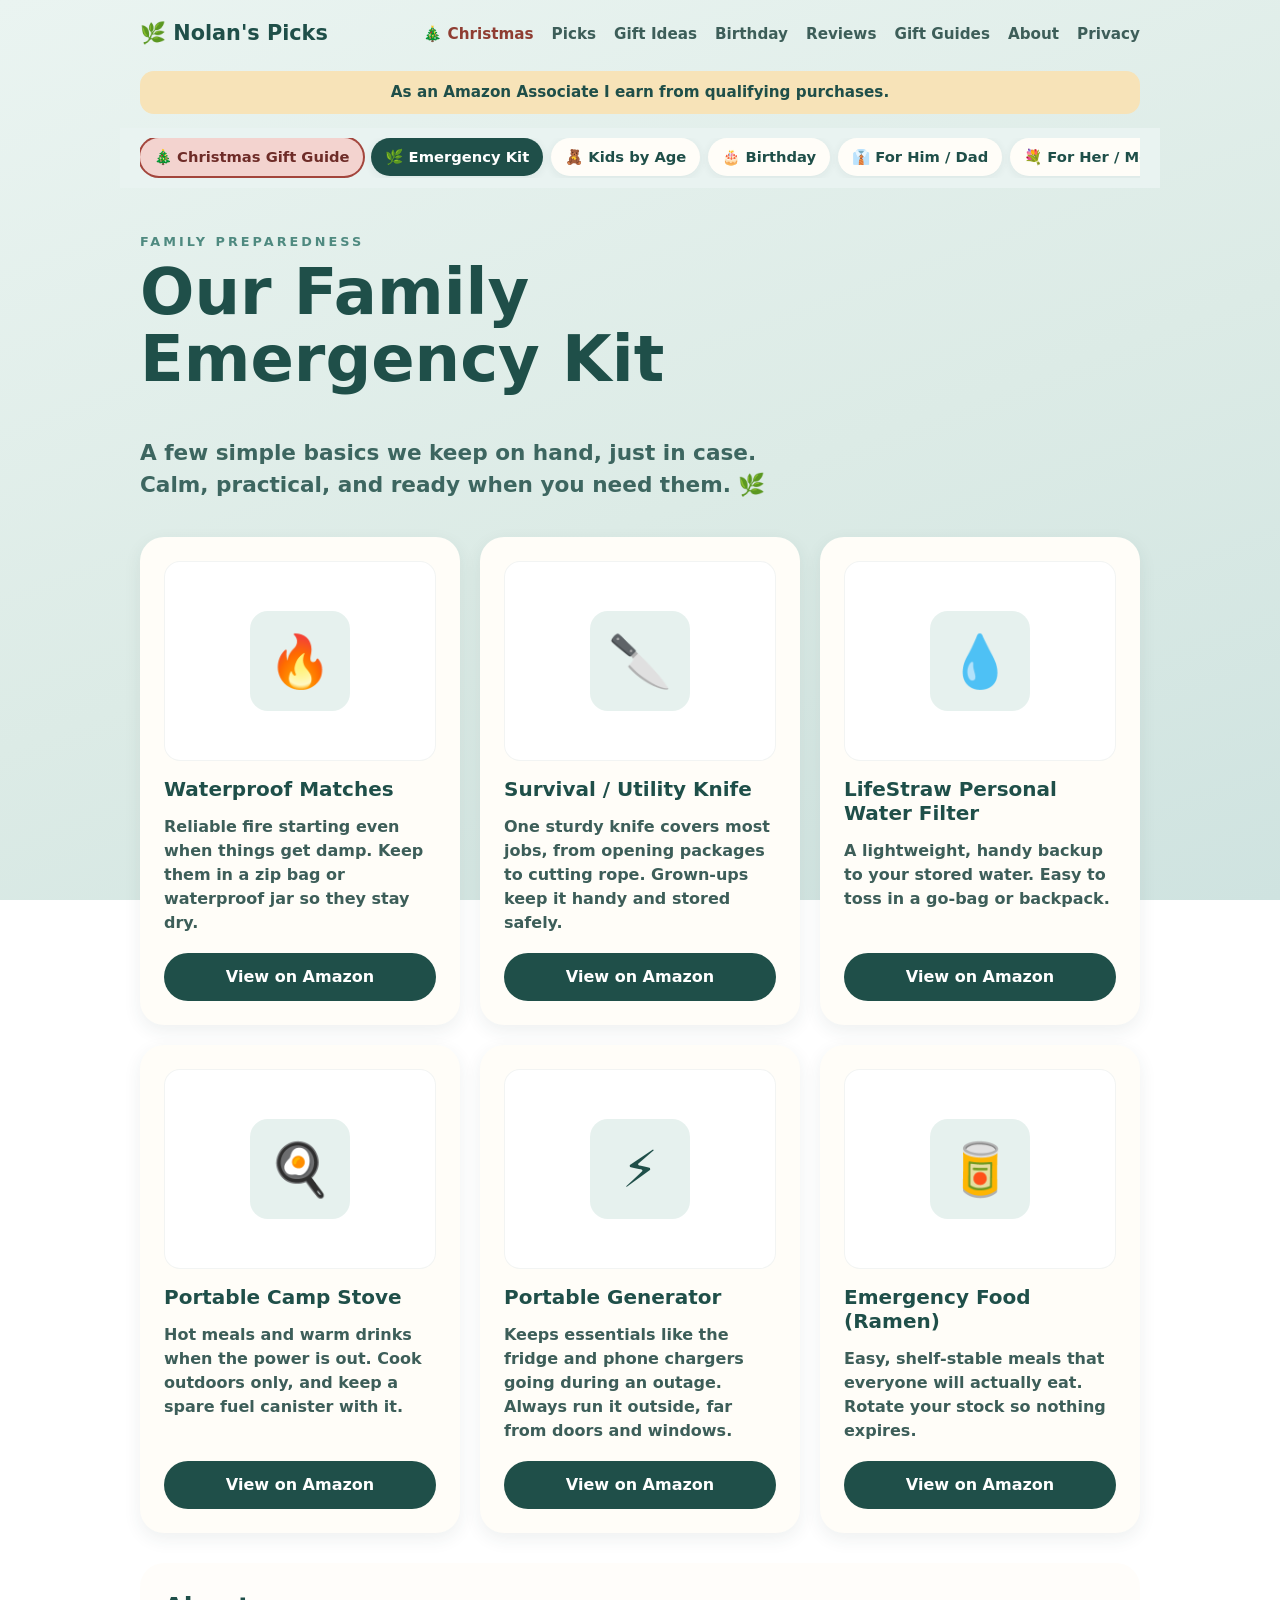
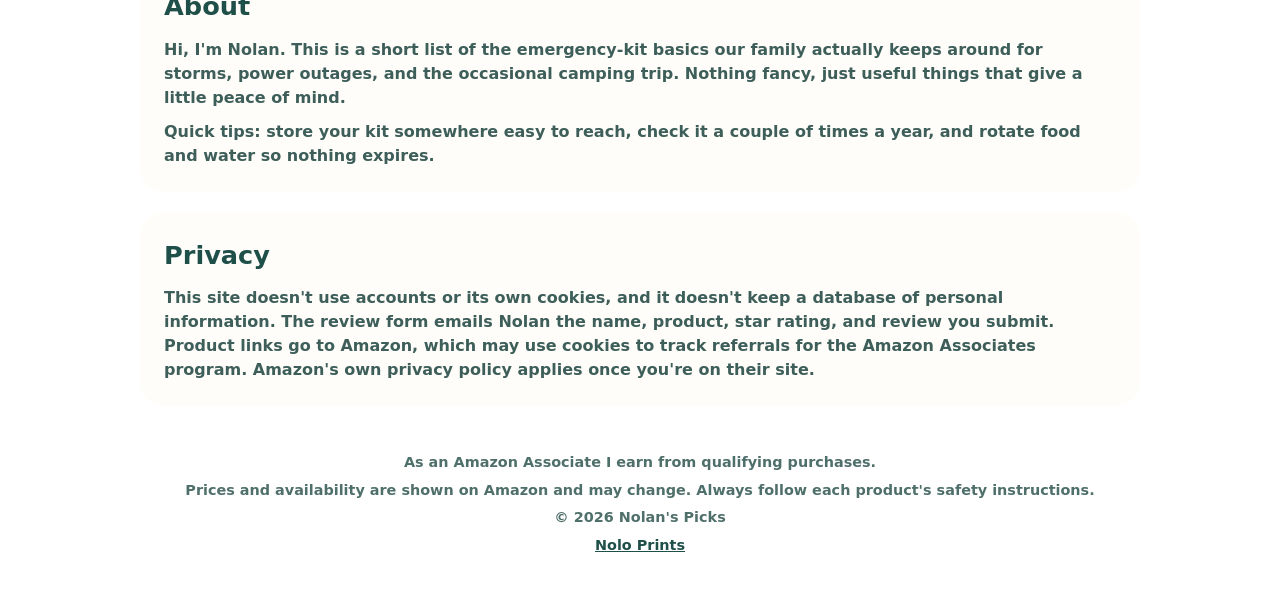
==== index.html @ 8c9e7c70 "Add a Christmas Gift Guide tab with verified Amazon picks. (#16) The guide groups 17 current gifts f" ====
<!doctype html>
<html lang="en">
<head>
<meta charset="utf-8">
<meta name="viewport" content="width=device-width, initial-scale=1">
<title>Christmas Gift Guide &amp; Gift Ideas | Nolan's Picks</title>
<meta name="description" content="Christmas gift guide with gifts for him, for her, kids and teens, stocking stuffers, and tech, plus gifts for dad and mom, travelers, pets, and emergency kit essentials.">
<link rel="canonical" href="https://nolan681232.github.io/nolans-picks/">
<meta property="og:title" content="Christmas Gift Guide &amp; Gift Ideas | Nolan's Picks">
<meta property="og:description" content="Christmas gift guide with gifts for him, for her, kids and teens, stocking stuffers, and tech, plus gifts for dad and mom, travelers, pets, and emergency kit essentials.">
<meta property="og:url" content="https://nolan681232.github.io/nolans-picks/">
<meta property="og:type" content="website">
<meta property="og:site_name" content="Nolan's Picks">
<meta property="og:image" content="https://nolan681232.github.io/nolans-picks/prints/img/about.png">
<meta property="og:image:width" content="800">
<meta property="og:image:height" content="800">
<meta property="og:image:alt" content="Nolan's Picks">
<meta name="twitter:card" content="summary">
<meta name="twitter:title" content="Christmas Gift Guide &amp; Gift Ideas | Nolan's Picks">
<meta name="twitter:description" content="Christmas gift guide with gifts for him, for her, kids and teens, stocking stuffers, and tech, plus gifts for dad and mom, travelers, pets, and emergency kit essentials.">
<meta name="twitter:image" content="https://nolan681232.github.io/nolans-picks/prints/img/about.png">
<meta name="twitter:image:alt" content="Nolan's Picks">
<link rel="icon" href="prints/img/about.png" type="image/png">
<script type="application/ld+json">
{
  "@context": "https://schema.org",
  "@graph": [
    {
      "@type": "WebSite",
      "@id": "https://nolan681232.github.io/nolans-picks/#website",
      "name": "Nolan's Picks",
      "url": "https://nolan681232.github.io/nolans-picks/",
      "description": "Christmas gift guide with gifts for him, for her, kids and teens, stocking stuffers, and tech, plus gifts for dad and mom, travelers, pets, and emergency kit essentials.",
      "publisher": {
        "@id": "https://nolan681232.github.io/nolans-picks/#organization"
      }
    },
    {
      "@type": "Organization",
      "@id": "https://nolan681232.github.io/nolans-picks/#organization",
      "name": "Nolan's Picks",
      "url": "https://nolan681232.github.io/nolans-picks/",
      "logo": {
        "@type": "ImageObject",
        "url": "https://nolan681232.github.io/nolans-picks/prints/img/about.png",
        "width": 800,
        "height": 800
      },
      "sameAs": [
        "https://facebook.com/Thepilotnolan"
      ],
      "founder": {
        "@id": "https://nolan681232.github.io/nolans-picks/#person"
      }
    },
    {
      "@type": "Person",
      "@id": "https://nolan681232.github.io/nolans-picks/#person",
      "name": "Nolan",
      "url": "https://nolan681232.github.io/nolans-picks/",
      "sameAs": [
        "https://facebook.com/Thepilotnolan"
      ]
    },
    {
      "@type": "ItemList",
      "@id": "https://nolan681232.github.io/nolans-picks/#picks",
      "name": "Emergency Kit Essentials",
      "url": "https://nolan681232.github.io/nolans-picks/#picks",
      "numberOfItems": 6,
      "itemListElement": [
        {
          "@type": "ListItem",
          "position": 1,
          "name": "Waterproof Matches",
          "url": "https://link.amazon/B0aFMFOSq",
          "image": "https://m.media-amazon.com/images/I/81Oc7nmY9dL._AC_SL500_.jpg"
        },
        {
          "@type": "ListItem",
          "position": 2,
          "name": "Survival / Utility Knife",
          "url": "https://link.amazon/B0foYQzCd",
          "image": "https://m.media-amazon.com/images/I/81B6lxukzzL._AC_SL500_.jpg"
        },
        {
          "@type": "ListItem",
          "position": 3,
          "name": "LifeStraw Personal Water Filter",
          "url": "https://link.amazon/B03EO1ghp",
          "image": "https://m.media-amazon.com/images/I/71kXq9KdP1L._SL500_.jpg"
        },
        {
          "@type": "ListItem",
          "position": 4,
          "name": "Portable Camp Stove",
          "url": "https://link.amazon/B06lvBYCN",
          "image": "https://m.media-amazon.com/images/I/61xRWJbHwSL._AC_SL500_.jpg"
        },
        {
          "@type": "ListItem",
          "position": 5,
          "name": "Portable Generator",
          "url": "https://link.amazon/B06R2SlB1",
          "image": "https://m.media-amazon.com/images/I/71mvztzpmSL._AC_SL500_.jpg"
        },
        {
          "@type": "ListItem",
          "position": 6,
          "name": "Emergency Food (Ramen)",
          "url": "https://link.amazon/A0gZsKxq8",
          "image": "https://m.media-amazon.com/images/I/61hUwannF9L._SL500_.jpg"
        }
      ]
    },
    {
      "@type": "ItemList",
      "@id": "https://nolan681232.github.io/nolans-picks/#gifts",
      "name": "Christmas Gift Ideas",
      "url": "https://nolan681232.github.io/nolans-picks/#gifts",
      "numberOfItems": 25,
      "itemListElement": [
        {
          "@type": "ListItem",
          "position": 1,
          "name": "MAGNA-TILES Classic 32-Piece Magnetic Construction Set",
          "url": "https://www.amazon.com/dp/B000CBSNKQ?tag=verdantlink0d-20",
          "image": "https://m.media-amazon.com/images/I/81CeQrdhosL._SL500_.jpg"
        },
        {
          "@type": "ListItem",
          "position": 2,
          "name": "Learning Resources Coding Critters Ranger & Zip",
          "url": "https://www.amazon.com/dp/B07P5P3V5G?tag=verdantlink0d-20",
          "image": "https://m.media-amazon.com/images/I/81V7TjhyHfL._AC_SL500_.jpg"
        },
        {
          "@type": "ListItem",
          "position": 3,
          "name": "Educational Insights GeoSafari Kidnoculars",
          "url": "https://www.amazon.com/dp/B00B1Z6EPS?tag=verdantlink0d-20",
          "image": "https://m.media-amazon.com/images/I/81Aofvl9VoL._AC_SL500_.jpg"
        },
        {
          "@type": "ListItem",
          "position": 4,
          "name": "ThinkFun Zingo Bingo",
          "url": "https://www.amazon.com/dp/B01DY818JG?tag=verdantlink0d-20",
          "image": "https://m.media-amazon.com/images/I/81u7H7FiVFL._AC_SL500_.jpg"
        },
        {
          "@type": "ListItem",
          "position": 5,
          "name": "Peaceable Kingdom Count Your Chickens Cooperative Game",
          "url": "https://www.amazon.com/dp/B004HVKAAS?tag=verdantlink0d-20",
          "image": "https://m.media-amazon.com/images/I/81lNgr5VaoL._AC_SL500_.jpg"
        },
        {
          "@type": "ListItem",
          "position": 6,
          "name": "Crayola Spill Proof Paint Set",
          "url": "https://www.amazon.com/dp/B08LHDD1NZ?tag=verdantlink0d-20",
          "image": "https://m.media-amazon.com/images/I/81EQ0fVBgxL._AC_SL500_.jpg"
        },
        {
          "@type": "ListItem",
          "position": 7,
          "name": "Learning Resources Botley 2.0 The Coding Robot Activity Set",
          "url": "https://www.amazon.com/dp/B083T58PKM?tag=verdantlink0d-20",
          "image": "https://m.media-amazon.com/images/I/61oXEo71duL._AC_SL500_.jpg"
        },
        {
          "@type": "ListItem",
          "position": 8,
          "name": "Snap Circuits Jr. SC-100 Electronics Kit",
          "url": "https://www.amazon.com/dp/B00008BFZH?tag=verdantlink0d-20",
          "image": "https://m.media-amazon.com/images/I/71wjLjOAVBL._AC_SL500_.jpg"
        },
        {
          "@type": "ListItem",
          "position": 9,
          "name": "Klutz LEGO Chain Reactions",
          "url": "https://www.amazon.com/dp/0545703301?tag=verdantlink0d-20",
          "image": "https://m.media-amazon.com/images/I/71ann8qnIhL._SL500_.jpg"
        },
        {
          "@type": "ListItem",
          "position": 10,
          "name": "Spirograph Deluxe Set",
          "url": "https://www.amazon.com/dp/B009VE38CI?tag=verdantlink0d-20",
          "image": "https://m.media-amazon.com/images/I/91aKbE-82BL._AC_SL500_.jpg"
        },
        {
          "@type": "ListItem",
          "position": 11,
          "name": "National Geographic Earth Science Kit (100+ Activities)",
          "url": "https://www.amazon.com/dp/B082ZLM39R?tag=verdantlink0d-20",
          "image": "https://m.media-amazon.com/images/I/91iK4xpkVmL._AC_SL500_.jpg"
        },
        {
          "@type": "ListItem",
          "position": 12,
          "name": "Sushi Go Party! Card Game",
          "url": "https://www.amazon.com/dp/B01CETNKE2?tag=verdantlink0d-20",
          "image": "https://m.media-amazon.com/images/I/71ROAc3fzsL._AC_SL500_.jpg"
        },
        {
          "@type": "ListItem",
          "position": 13,
          "name": "National Geographic Hobby Rock Tumbler Kit",
          "url": "https://www.amazon.com/dp/B01LQCIL88?tag=verdantlink0d-20",
          "image": "https://m.media-amazon.com/images/I/91yg3JBdlgL._AC_SL500_.jpg"
        },
        {
          "@type": "ListItem",
          "position": 14,
          "name": "Estes Tandem-X Rocket-Building Kit (with launch pad & controller)",
          "url": "https://www.amazon.com/dp/B002VLP67S?tag=verdantlink0d-20",
          "image": "https://m.media-amazon.com/images/I/81ODDrwWz6L._AC_SL500_.jpg"
        },
        {
          "@type": "ListItem",
          "position": 15,
          "name": "Klutz LEGO Gadgets STEM Activity Kit",
          "url": "https://www.amazon.com/dp/1338219634?tag=verdantlink0d-20",
          "image": "https://m.media-amazon.com/images/I/81s5OHrm6+L._AC_SL500_.jpg"
        },
        {
          "@type": "ListItem",
          "position": 16,
          "name": "National Geographic Amazing Chemistry Set (100+ Experiments)",
          "url": "https://www.amazon.com/dp/B093CPZYR8?tag=verdantlink0d-20",
          "image": "https://m.media-amazon.com/images/I/91sqjXa8d5L._AC_SL500_.jpg"
        },
        {
          "@type": "ListItem",
          "position": 17,
          "name": "Spin Master Suspend Balancing Game",
          "url": "https://www.amazon.com/dp/B007EA4UBY?tag=verdantlink0d-20",
          "image": "https://m.media-amazon.com/images/I/715NTMsIeHL._AC_SL500_.jpg"
        },
        {
          "@type": "ListItem",
          "position": 18,
          "name": "The Way Things Work: Newly Revised Edition (David Macaulay)",
          "url": "https://www.amazon.com/dp/0544824385?tag=verdantlink0d-20",
          "image": "https://m.media-amazon.com/images/I/81gL4hdCOiL._SL500_.jpg"
        },
        {
          "@type": "ListItem",
          "position": 19,
          "name": "Official Arduino Starter Kit (K000007) with English Projects Book",
          "url": "https://www.amazon.com/dp/B009UKZV0A?tag=verdantlink0d-20",
          "image": "https://m.media-amazon.com/images/I/617sMRpfODL._AC_SL500_.jpg"
        },
        {
          "@type": "ListItem",
          "position": 20,
          "name": "Celestron StarSense Explorer DX 130AZ Smartphone-Guided Telescope",
          "url": "https://www.amazon.com/dp/B083JRF1MH?tag=verdantlink0d-20",
          "image": "https://m.media-amazon.com/images/I/61yzA4IyeQL._AC_SL500_.jpg"
        },
        {
          "@type": "ListItem",
          "position": 21,
          "name": "LEGO Technic BMW M4 GT3 EVO Race Car 42226",
          "url": "https://www.amazon.com/dp/B0FMYT1SHV?tag=verdantlink0d-20",
          "image": "https://m.media-amazon.com/images/I/81pb46n-R1L._AC_SL500_.jpg"
        },
        {
          "@type": "ListItem",
          "position": 22,
          "name": "Prismacolor Premier Colored Pencils, 48 Count",
          "url": "https://www.amazon.com/dp/B00006IEEV?tag=verdantlink0d-20",
          "image": "https://m.media-amazon.com/images/I/81vq6sJCxLL._AC_SL500_.jpg"
        },
        {
          "@type": "ListItem",
          "position": 23,
          "name": "Rubik's 3x3 Magnetic Speed Cube",
          "url": "https://www.amazon.com/dp/B0CSYGLWN5?tag=verdantlink0d-20",
          "image": "https://m.media-amazon.com/images/I/61tnRc8GrcL._AC_SL500_.jpg"
        },
        {
          "@type": "ListItem",
          "position": 24,
          "name": "CATAN Board Game (6th Edition)",
          "url": "https://www.amazon.com/dp/B0DYK1ZH2D?tag=verdantlink0d-20",
          "image": "https://m.media-amazon.com/images/I/71AbDpYEkgL._AC_SL500_.jpg"
        },
        {
          "@type": "ListItem",
          "position": 25,
          "name": "Hot Wheels Action Loop Cyclone Challenge Track Set",
          "url": "https://www.amazon.com/dp/B0CKJ6WGWW?tag=verdantlink0d-20",
          "image": "https://m.media-amazon.com/images/I/71Spv-jV5hL._AC_SL500_.jpg"
        }
      ]
    },
    {
      "@type": "ItemList",
      "@id": "https://nolan681232.github.io/nolans-picks/#christmas-guide",
      "name": "Christmas Gift Guide",
      "url": "https://nolan681232.github.io/nolans-picks/#christmas-guide",
      "numberOfItems": 17,
      "itemListElement": [
        {
          "@type": "ListItem",
          "position": 1,
          "name": "Bose QuietComfort Headphones - Wireless Bluetooth Headphones, Active Over Ear Noise Cancelling and Mic, USB-C Charging, Deep Bass, Up to 24 Hours of Playtime, Black",
          "url": "https://www.amazon.com/dp/B0CCZ26B5V/?tag=verdantlink0d-20",
          "image": "https://m.media-amazon.com/images/I/61windvlNZL._AC_SL500_.jpg"
        },
        {
          "@type": "ListItem",
          "position": 2,
          "name": "Ninja® CREAMi® 7-in-1 Ice Cream Maker, Ice Cream, Gelato & more, NC299AMZ",
          "url": "https://www.amazon.com/dp/B09QV24FFZ/?tag=verdantlink0d-20",
          "image": "https://m.media-amazon.com/images/I/71sfGeMtEgL._AC_SL500_.jpg"
        },
        {
          "@type": "ListItem",
          "position": 3,
          "name": "Lodge Pre-Seasoned Cast Iron Skillet, PFAS-Free, 10.25 Inches",
          "url": "https://www.amazon.com/dp/B00006JSUA/?tag=verdantlink0d-20",
          "image": "https://m.media-amazon.com/images/I/71iH2iNxTZL._AC_SL500_.jpg"
        },
        {
          "@type": "ListItem",
          "position": 4,
          "name": "LEGO Botanicals Orchid - Artificial, Fake Indoor Flowers Building Set for Home, Kitchen, Desk Decoration, Adults Ages 18+ - Gift for Birthdays - 10311",
          "url": "https://www.amazon.com/dp/B09Q4L157D/?tag=verdantlink0d-20",
          "image": "https://m.media-amazon.com/images/I/71iY-AO2D1L._AC_SL500_.jpg"
        },
        {
          "@type": "ListItem",
          "position": 5,
          "name": "Shark FlexStyle, Air Multi-Styler & Hair Drying System, Stone, HD430",
          "url": "https://www.amazon.com/dp/B0B89P16MC/?tag=verdantlink0d-20",
          "image": "https://m.media-amazon.com/images/I/71XnLIh6Q1L._AC_SL500_.jpg"
        },
        {
          "@type": "ListItem",
          "position": 6,
          "name": "Hatch Restore 3 | Science-Backed Sleep Audio, Circadian Lighting (Putty)",
          "url": "https://www.amazon.com/dp/B0DLLSCVZW/?tag=verdantlink0d-20",
          "image": "https://m.media-amazon.com/images/I/81CwfQrlU7L._AC_SL500_.jpg"
        },
        {
          "@type": "ListItem",
          "position": 7,
          "name": "Nex Playground - The Active Play System for Kids & Families Where Indoor Physical Activity Meets Interactive Family Fun and is Great for Gaming Nights, Parties and Playdates",
          "url": "https://www.amazon.com/dp/B0D2JGYX3F/?tag=verdantlink0d-20",
          "image": "https://m.media-amazon.com/images/I/61Pg7ofgYHL._AC_SL500_.jpg"
        },
        {
          "@type": "ListItem",
          "position": 8,
          "name": "KODAK Printomatic Full-Color Instant Print Digital Camera, Zink 2x3\" (5.1x7.5 cm) Sticky-Back Photo Paper, 5MP, Portable, Creative Fun Gift for Birthday, Christmas, Holiday, Blue",
          "url": "https://www.amazon.com/dp/B07BB5FDS2/?tag=verdantlink0d-20",
          "image": "https://m.media-amazon.com/images/I/71dQCQTM3jL._AC_SL500_.jpg"
        },
        {
          "@type": "ListItem",
          "position": 9,
          "name": "Yoto Mini (2024 Edition) - Portable Kids Audio Player, Ages 3-12",
          "url": "https://www.amazon.com/dp/B0D541M5C6/?tag=verdantlink0d-20",
          "image": "https://m.media-amazon.com/images/I/61NzfPs8soL._AC_SL500_.jpg"
        },
        {
          "@type": "ListItem",
          "position": 10,
          "name": "BIODANCE Bio-Collagen Real Deep Mask for Hydrating & Plumping (4ea)",
          "url": "https://www.amazon.com/dp/B0B2RM68G2/?tag=verdantlink0d-20",
          "image": "https://m.media-amazon.com/images/I/51ubxqzNGIL._AC_SL500_.jpg"
        },
        {
          "@type": "ListItem",
          "position": 11,
          "name": "Crayola Globbles Fidget Toy, 6ct, Sticky Stress Ball, Kid Stocking Stuffers",
          "url": "https://www.amazon.com/dp/B07HDX46HS/?tag=verdantlink0d-20",
          "image": "https://m.media-amazon.com/images/I/71uE0L7cFOL._AC_SL500_.jpg"
        },
        {
          "@type": "ListItem",
          "position": 12,
          "name": "LEGO Snowman Ornaments 40812",
          "url": "https://www.amazon.com/dp/B0G2KJ8V5R/?tag=verdantlink0d-20",
          "image": "https://m.media-amazon.com/images/I/71mUU78SAJL._AC_SL500_.jpg"
        },
        {
          "@type": "ListItem",
          "position": 13,
          "name": "Burt's Bees 100% Natural Moisturizing Lip Balm (Original Beeswax)",
          "url": "https://www.amazon.com/dp/B0054LHI5A/?tag=verdantlink0d-20",
          "image": "https://m.media-amazon.com/images/I/81Ve-s0I-5L._AC_SL500_.jpg"
        },
        {
          "@type": "ListItem",
          "position": 14,
          "name": "Amazon Kindle Colorsoft 16 GB (2024 model) – With color display that brings covers and content to life, now highlight in color – No Ads – Black, With 3 months of Kindle+ (auto-renewal)",
          "url": "https://www.amazon.com/dp/B0FJBNPJ9P/?tag=verdantlink0d-20",
          "image": "https://m.media-amazon.com/images/I/71yOMwSc3aL._AC_SL500_.jpg"
        },
        {
          "@type": "ListItem",
          "position": 15,
          "name": "Amazon Fire TV Stick 4K Max (newest model), streaming device, with AI-powered Fire TV Search, supports Wi-Fi 6E, free & live TV without cable or satellite, find shows faster with Alexa+",
          "url": "https://www.amazon.com/dp/B0BP9SNVH9/?tag=verdantlink0d-20",
          "image": "https://m.media-amazon.com/images/I/616r+TN+VRL._AC_SL500_.jpg"
        },
        {
          "@type": "ListItem",
          "position": 16,
          "name": "Amazon Echo Spot, Great for nightstands, offices and kitchens, Smart alarm clock, Designed for Alexa+, Glacier White",
          "url": "https://www.amazon.com/dp/B0BFCBKXWL/?tag=verdantlink0d-20",
          "image": "https://m.media-amazon.com/images/I/71xDWzzTO5L._AC_SL500_.jpg"
        },
        {
          "@type": "ListItem",
          "position": 17,
          "name": "Anker Power Bank,10,000mAh 30W with USB-C Travel Essential Portable Charger",
          "url": "https://www.amazon.com/dp/B0CZ9M6X8Q/?tag=verdantlink0d-20",
          "image": "https://m.media-amazon.com/images/I/61wj4AVKTGL._AC_SL500_.jpg"
        }
      ]
    },
    {
      "@type": "ItemList",
      "@id": "https://nolan681232.github.io/nolans-picks/#birthday",
      "name": "Birthday Gift Ideas",
      "url": "https://nolan681232.github.io/nolans-picks/#birthday",
      "numberOfItems": 3,
      "itemListElement": [
        {
          "@type": "ListItem",
          "position": 1,
          "name": "Amazon Kindle Paperwhite 16GB (2024 model) – Black",
          "url": "https://www.amazon.com/dp/B0CFPJYX7P?tag=verdantlink0d-20",
          "image": "https://m.media-amazon.com/images/I/71YwNBmu+aL._AC_SL500_.jpg"
        },
        {
          "@type": "ListItem",
          "position": 2,
          "name": "The Complete Cookbook for Young Chefs",
          "url": "https://www.amazon.com/dp/1492670022?tag=verdantlink0d-20",
          "image": "https://covers.openlibrary.org/b/isbn/9781492670025-L.jpg"
        },
        {
          "@type": "ListItem",
          "position": 3,
          "name": "Wonder",
          "url": "https://www.amazon.com/dp/0375869026?tag=verdantlink0d-20",
          "image": "https://covers.openlibrary.org/b/isbn/9780375869020-L.jpg"
        }
      ]
    },
    {
      "@type": "ItemList",
      "@id": "https://nolan681232.github.io/nolans-picks/#for-him",
      "name": "Gifts for Dad",
      "url": "https://nolan681232.github.io/nolans-picks/#for-him",
      "numberOfItems": 17,
      "itemListElement": [
        {
          "@type": "ListItem",
          "position": 1,
          "name": "LEATHERMAN Wave+ 18-in-1 Multi-Tool (Stainless Steel)",
          "url": "https://www.amazon.com/dp/B07HCJ8NBK?tag=verdantlink0d-20",
          "image": "https://m.media-amazon.com/images/I/61NYfwTzS-L._AC_SL500_.jpg"
        },
        {
          "@type": "ListItem",
          "position": 2,
          "name": "MEATER Plus Wireless Smart Meat Thermometer",
          "url": "https://www.amazon.com/dp/B07H8WTFHW?tag=verdantlink0d-20",
          "image": "https://m.media-amazon.com/images/I/61C9DAvebML._AC_SL500_.jpg"
        },
        {
          "@type": "ListItem",
          "position": 3,
          "name": "Ember Temperature Control Smart Mug 2, 10 oz",
          "url": "https://www.amazon.com/dp/B07NQPYGYD?tag=verdantlink0d-20",
          "image": "https://m.media-amazon.com/images/I/41LylpkJX2L._AC_SL500_.jpg"
        },
        {
          "@type": "ListItem",
          "position": 4,
          "name": "YETI Rambler 20 oz Stackable Tumbler with MagSlider Lid",
          "url": "https://www.amazon.com/dp/B0CV4MCX2W?tag=verdantlink0d-20",
          "image": "https://m.media-amazon.com/images/I/61VBGsTK+mL._AC_SL500_.jpg"
        },
        {
          "@type": "ListItem",
          "position": 5,
          "name": "JBL Flip 7 Portable Waterproof Speaker",
          "url": "https://www.amazon.com/dp/B0DMYJ48DK?tag=verdantlink0d-20",
          "image": "https://m.media-amazon.com/images/I/81aeuAp3lAL._AC_SL500_.jpg"
        },
        {
          "@type": "ListItem",
          "position": 6,
          "name": "Carhartt Men's Knit Cuffed Beanie",
          "url": "https://www.amazon.com/dp/B08Q2YR5CC?tag=verdantlink0d-20",
          "image": "https://m.media-amazon.com/images/I/612VDvNquXL._AC_SL500_.jpg"
        },
        {
          "@type": "ListItem",
          "position": 7,
          "name": "TempPro TP19 Waterproof Instant-Read Meat Thermometer (Pitch-black)",
          "url": "https://www.amazon.com/dp/B09FLRYQWH?tag=verdantlink0d-20",
          "image": "https://m.media-amazon.com/images/I/61fbjRNWxEL._AC_SL500_.jpg"
        },
        {
          "@type": "ListItem",
          "position": 8,
          "name": "Weber Rapidfire Chimney Starter, Standard (Silver)",
          "url": "https://www.amazon.com/dp/B07B5BHKDZ?tag=verdantlink0d-20",
          "image": "https://m.media-amazon.com/images/I/81mvI4chyDL._AC_SL500_.jpg"
        },
        {
          "@type": "ListItem",
          "position": 9,
          "name": "OXO Outdoor 3-Piece Grilling Tool Set",
          "url": "https://www.amazon.com/dp/B091KMD5S1?tag=verdantlink0d-20",
          "image": "https://m.media-amazon.com/images/I/716WPwvaPgS._AC_SL500_.jpg"
        },
        {
          "@type": "ListItem",
          "position": 10,
          "name": "Sony WF-C700N Noise Canceling Earbuds (Black)",
          "url": "https://www.amazon.com/dp/B0BYPFNW6T?tag=verdantlink0d-20",
          "image": "https://m.media-amazon.com/images/I/41l+GRy9UsL._AC_SL500_.jpg"
        },
        {
          "@type": "ListItem",
          "position": 11,
          "name": "Fitbit Charge 6 Fitness Tracker (Obsidian/Black)",
          "url": "https://www.amazon.com/dp/B0CC62ZG1M?tag=verdantlink0d-20",
          "image": "https://m.media-amazon.com/images/I/61ZtqtvoD2L._AC_SL500_.jpg"
        },
        {
          "@type": "ListItem",
          "position": 12,
          "name": "Garmin Dash Cam Mini 2",
          "url": "https://www.amazon.com/dp/B0931YZ82P?tag=verdantlink0d-20",
          "image": "https://m.media-amazon.com/images/I/61aHUpFofqL._AC_SL500_.jpg"
        },
        {
          "@type": "ListItem",
          "position": 13,
          "name": "Seven Sparta Car Cup Holder Expander (Black, Medium)",
          "url": "https://www.amazon.com/dp/B07PMHPJJF?tag=verdantlink0d-20",
          "image": "https://m.media-amazon.com/images/I/51WIugYg+OL._AC_SL500_.jpg"
        },
        {
          "@type": "ListItem",
          "position": 14,
          "name": "PU Leather Car Seat Gap Filler, 2-Pack (Black)",
          "url": "https://www.amazon.com/dp/B0CJRVK5Q1?tag=verdantlink0d-20",
          "image": "https://m.media-amazon.com/images/I/71Ek9G3QCvL._AC_SL500_.jpg"
        },
        {
          "@type": "ListItem",
          "position": 15,
          "name": "iOttie Easy One Touch Signature Dash and Windshield Phone Mount",
          "url": "https://www.amazon.com/dp/B0875RKTQF?tag=verdantlink0d-20",
          "image": "https://m.media-amazon.com/images/I/71JFXKNuUmL._AC_SL500_.jpg"
        },
        {
          "@type": "ListItem",
          "position": 16,
          "name": "HOTOR Leakproof Car Trash Can, 2-Gallon (Black)",
          "url": "https://www.amazon.com/dp/B07VGRVKSN?tag=verdantlink0d-20",
          "image": "https://m.media-amazon.com/images/I/81hrIuixehL._AC_SL500_.jpg"
        },
        {
          "@type": "ListItem",
          "position": 17,
          "name": "Keurig K-Express Single Serve Coffee Maker (Black)",
          "url": "https://www.amazon.com/dp/B09715G57M?tag=verdantlink0d-20",
          "image": "https://m.media-amazon.com/images/I/71xuVr0CPbL._AC_SL500_.jpg"
        }
      ]
    },
    {
      "@type": "ItemList",
      "@id": "https://nolan681232.github.io/nolans-picks/#for-her",
      "name": "Gifts for Mom",
      "url": "https://nolan681232.github.io/nolans-picks/#for-her",
      "numberOfItems": 25,
      "itemListElement": [
        {
          "@type": "ListItem",
          "position": 1,
          "name": "Barefoot Dreams CozyChic Throw Blanket (Stone)",
          "url": "https://www.amazon.com/dp/B0041PE268?tag=verdantlink0d-20",
          "image": "https://m.media-amazon.com/images/I/91TH414QYkL._AC_SL500_.jpg"
        },
        {
          "@type": "ListItem",
          "position": 2,
          "name": "Stanley 40 oz H2.0 FlowState Quencher Tumbler",
          "url": "https://www.amazon.com/dp/B0CLNKW8HL?tag=verdantlink0d-20",
          "image": "https://m.media-amazon.com/images/I/319jeOlWr8L._AC_SL500_.jpg"
        },
        {
          "@type": "ListItem",
          "position": 3,
          "name": "LANEIGE Lip Sleeping Mask",
          "url": "https://www.amazon.com/dp/B07XXPHQZK?tag=verdantlink0d-20",
          "image": "https://m.media-amazon.com/images/I/51VfrPOslWL._AC_SL500_.jpg"
        },
        {
          "@type": "ListItem",
          "position": 4,
          "name": "Kitsch Satin Pillowcase with Zipper (Standard, Sage)",
          "url": "https://www.amazon.com/dp/B0BNW75BXF?tag=verdantlink0d-20",
          "image": "https://m.media-amazon.com/images/I/71EakQlWCzL._AC_SL500_.jpg"
        },
        {
          "@type": "ListItem",
          "position": 5,
          "name": "Fujifilm Instax Mini 41 Instant Camera",
          "url": "https://www.amazon.com/dp/B0F2V7RKXH?tag=verdantlink0d-20",
          "image": "https://m.media-amazon.com/images/I/71fGPCNr02L._AC_SL500_.jpg"
        },
        {
          "@type": "ListItem",
          "position": 6,
          "name": "Yankee Candle Silver Birch Scented Candle, 22 oz Large Jar",
          "url": "https://www.amazon.com/dp/B0F3DRVVVY?tag=verdantlink0d-20",
          "image": "https://m.media-amazon.com/images/I/614ouPj6yrL._AC_SL500_.jpg"
        },
        {
          "@type": "ListItem",
          "position": 7,
          "name": "Owala FreeSip Insulated Stainless Steel Water Bottle, 24 oz",
          "url": "https://www.amazon.com/dp/B085DV8T75?tag=verdantlink0d-20",
          "image": "https://m.media-amazon.com/images/I/71mL0rwKWNL._AC_SL500_.jpg"
        },
        {
          "@type": "ListItem",
          "position": 8,
          "name": "Yankee Candle Balsam & Cedar, 22 oz Large Jar",
          "url": "https://www.amazon.com/dp/B000JDGC78?tag=verdantlink0d-20",
          "image": "https://m.media-amazon.com/images/I/81oOlGr02ML._AC_SL500_.jpg"
        },
        {
          "@type": "ListItem",
          "position": 9,
          "name": "Yankee Candle Vanilla Cupcake, 22 oz Large Jar",
          "url": "https://www.amazon.com/dp/B0F3DPKTVT?tag=verdantlink0d-20",
          "image": "https://m.media-amazon.com/images/I/718JhXrjTeL._AC_SL500_.jpg"
        },
        {
          "@type": "ListItem",
          "position": 10,
          "name": "Yankee Candle Lemon Lavender, 22 oz Large Jar",
          "url": "https://www.amazon.com/dp/B000WQZ5PC?tag=verdantlink0d-20",
          "image": "https://m.media-amazon.com/images/I/81uyZ2jejKL._AC_SL500_.jpg"
        },
        {
          "@type": "ListItem",
          "position": 11,
          "name": "Stanley Quencher H2.0 FlowState Tumbler, 40 oz (Rose Quartz)",
          "url": "https://www.amazon.com/dp/B0BQZCL9KW?tag=verdantlink0d-20",
          "image": "https://m.media-amazon.com/images/I/41ryNvEnNCL._AC_SL500_.jpg"
        },
        {
          "@type": "ListItem",
          "position": 12,
          "name": "Stanley Quencher H2.0 FlowState Tumbler, 40 oz (Lilac)",
          "url": "https://www.amazon.com/dp/B0CJZZNS72?tag=verdantlink0d-20",
          "image": "https://m.media-amazon.com/images/I/51trbmB3icL._AC_SL500_.jpg"
        },
        {
          "@type": "ListItem",
          "position": 13,
          "name": "Stanley Quencher H2.0 FlowState Tumbler, 40 oz (Cream 2.0)",
          "url": "https://www.amazon.com/dp/B0CP9Y3152?tag=verdantlink0d-20",
          "image": "https://m.media-amazon.com/images/I/51yX2s-X29L._AC_SL500_.jpg"
        },
        {
          "@type": "ListItem",
          "position": 14,
          "name": "Barefoot Dreams CozyChic Throw (Cream, 54 x 72 in)",
          "url": "https://www.amazon.com/dp/B005ABX0NS?tag=verdantlink0d-20",
          "image": "https://m.media-amazon.com/images/I/61COU28ZnOL._AC_SL500_.jpg"
        },
        {
          "@type": "ListItem",
          "position": 15,
          "name": "Barefoot Dreams CozyChic Throw (Dove Gray, 54 x 72 in)",
          "url": "https://www.amazon.com/dp/B00L8CBU30?tag=verdantlink0d-20",
          "image": "https://m.media-amazon.com/images/I/71WcS-sJjoL._AC_SL500_.jpg"
        },
        {
          "@type": "ListItem",
          "position": 16,
          "name": "Barefoot Dreams CozyChic Throw (Carbon, 54 x 72 in)",
          "url": "https://www.amazon.com/dp/B0CBQKNHWW?tag=verdantlink0d-20",
          "image": "https://m.media-amazon.com/images/I/91oyQ7RKrTL._AC_SL500_.jpg"
        },
        {
          "@type": "ListItem",
          "position": 17,
          "name": "UGG Women's Tasman II Slipper (Chestnut)",
          "url": "https://www.amazon.com/dp/B0DPJH8ZRQ?tag=verdantlink0d-20",
          "image": "https://m.media-amazon.com/images/I/61OH0aaaSJL._AC_SL500_.jpg"
        },
        {
          "@type": "ListItem",
          "position": 18,
          "name": "Dearfoams Women's Darcy Velour Clog (Peacoat)",
          "url": "https://www.amazon.com/dp/B01MUA59ME?tag=verdantlink0d-20",
          "image": "https://m.media-amazon.com/images/I/81iBRThYDOL._AC_SL500_.jpg"
        },
        {
          "@type": "ListItem",
          "position": 19,
          "name": "Dearfoams Women's Moritz Bootie Slipper (Navy Plaid)",
          "url": "https://www.amazon.com/dp/B0CFW6S2QG?tag=verdantlink0d-20",
          "image": "https://m.media-amazon.com/images/I/71QI-XWXs7L._AC_SL500_.jpg"
        },
        {
          "@type": "ListItem",
          "position": 20,
          "name": "Kindle Paperwhite 16GB (2024), Black, Without Lockscreen Ads",
          "url": "https://www.amazon.com/dp/B0DDZJS3SB?tag=verdantlink0d-20",
          "image": "https://m.media-amazon.com/images/I/71YwNBmu+aL._AC_SL500_.jpg"
        },
        {
          "@type": "ListItem",
          "position": 21,
          "name": "REVLON One-Step Volumizer Plus (Black, 2.8 in Barrel)",
          "url": "https://www.amazon.com/dp/B01LSUQSB0?tag=verdantlink0d-20",
          "image": "https://m.media-amazon.com/images/I/61SrWfdHa1L._AC_SL500_.jpg"
        },
        {
          "@type": "ListItem",
          "position": 22,
          "name": "Sol de Janeiro Brazilian Bum Bum Cream, 8.1 oz",
          "url": "https://www.amazon.com/dp/B013XKHA4M?tag=verdantlink0d-20",
          "image": "https://m.media-amazon.com/images/I/71VU9Gf7kPL._AC_SL500_.jpg"
        },
        {
          "@type": "ListItem",
          "position": 23,
          "name": "RENPHO Eyeris 3 Eye Massager (Black)",
          "url": "https://www.amazon.com/dp/B0C7KCQFBY?tag=verdantlink0d-20",
          "image": "https://m.media-amazon.com/images/I/71n8TMp5jiL._AC_SL500_.jpg"
        },
        {
          "@type": "ListItem",
          "position": 24,
          "name": "eos Shea Better Body Lotion, Vanilla Cashmere, 16 fl oz",
          "url": "https://www.amazon.com/dp/B08KT2Z93D?tag=verdantlink0d-20",
          "image": "https://m.media-amazon.com/images/I/41XWDqQBw4L._AC_SL500_.jpg"
        },
        {
          "@type": "ListItem",
          "position": 25,
          "name": "LILLUSORY Lightweight Open-Front Cardigan (Black)",
          "url": "https://www.amazon.com/dp/B0FBGS88DM?tag=verdantlink0d-20",
          "image": "https://m.media-amazon.com/images/I/61XxcQ1H0NL._AC_SL500_.jpg"
        }
      ]
    },
    {
      "@type": "ItemList",
      "@id": "https://nolan681232.github.io/nolans-picks/#travel",
      "name": "Gifts for Travelers",
      "url": "https://nolan681232.github.io/nolans-picks/#travel",
      "numberOfItems": 10,
      "itemListElement": [
        {
          "@type": "ListItem",
          "position": 1,
          "name": "Apple AirPods Pro 2 Wireless Earbuds",
          "url": "https://www.amazon.com/dp/B0D1XD1ZV3?tag=verdantlink0d-20",
          "image": "https://m.media-amazon.com/images/I/61SUj2aKoEL._AC_SL500_.jpg"
        },
        {
          "@type": "ListItem",
          "position": 2,
          "name": "Apple AirTag (2nd Generation)",
          "url": "https://www.amazon.com/dp/B0GJTFXNRX?tag=verdantlink0d-20",
          "image": "https://m.media-amazon.com/images/I/61Qd9Z9caRL._AC_SL500_.jpg"
        },
        {
          "@type": "ListItem",
          "position": 3,
          "name": "trtl Travel Pillow (Grey)",
          "url": "https://www.amazon.com/dp/B00LB7REFK?tag=verdantlink0d-20",
          "image": "https://m.media-amazon.com/images/I/61Gaq26uRRL._AC_SL500_.jpg"
        },
        {
          "@type": "ListItem",
          "position": 4,
          "name": "Amazon Essentials 4-Piece Packing Cubes",
          "url": "https://www.amazon.com/dp/B014VBGUCA?tag=verdantlink0d-20",
          "image": "https://m.media-amazon.com/images/I/61Cw0lmM2sL._AC_SL500_.jpg"
        },
        {
          "@type": "ListItem",
          "position": 5,
          "name": "BAGSMART Hanging Toiletry Bag",
          "url": "https://www.amazon.com/dp/B07SL2X217?tag=verdantlink0d-20",
          "image": "https://m.media-amazon.com/images/I/712aXeAI2yL._AC_SL500_.jpg"
        },
        {
          "@type": "ListItem",
          "position": 6,
          "name": "INIU 10000mAh 45W Fast Charging Power Bank",
          "url": "https://www.amazon.com/dp/B0CB1FW5FC?tag=verdantlink0d-20",
          "image": "https://m.media-amazon.com/images/I/71iJQXTXmRL._AC_SL500_.jpg"
        },
        {
          "@type": "ListItem",
          "position": 7,
          "name": "EPICKA Universal Travel Adapter (1 AC, 3 USB-C, 2 USB-A)",
          "url": "https://www.amazon.com/dp/B0B8SLNBDP?tag=verdantlink0d-20",
          "image": "https://m.media-amazon.com/images/I/61K6oLeluRL._AC_SL500_.jpg"
        },
        {
          "@type": "ListItem",
          "position": 8,
          "name": "Kitsch Contour Satin Sleep Mask (Blush)",
          "url": "https://www.amazon.com/dp/B0FFH7NHSF?tag=verdantlink0d-20",
          "image": "https://m.media-amazon.com/images/I/91ILtA632CL._AC_SL500_.jpg"
        },
        {
          "@type": "ListItem",
          "position": 9,
          "name": "AeroPress Go Plus Portable Coffee Maker",
          "url": "https://www.amazon.com/dp/B0DZ745D3L?tag=verdantlink0d-20",
          "image": "https://m.media-amazon.com/images/I/51sS83mCmGL._AC_SL500_.jpg"
        },
        {
          "@type": "ListItem",
          "position": 10,
          "name": "LifeStraw Go Series Water Filter Bottle, 1L (2-Pack)",
          "url": "https://www.amazon.com/dp/B0BY3CTLKM?tag=verdantlink0d-20",
          "image": "https://m.media-amazon.com/images/I/71kXq9KdP1L._AC_SL500_.jpg"
        }
      ]
    },
    {
      "@type": "ItemList",
      "@id": "https://nolan681232.github.io/nolans-picks/#pets",
      "name": "Pet Gifts",
      "url": "https://nolan681232.github.io/nolans-picks/#pets",
      "numberOfItems": 17,
      "itemListElement": [
        {
          "@type": "ListItem",
          "position": 1,
          "name": "Cat Dancer Charmer Interactive Cat Toy",
          "url": "https://www.amazon.com/dp/B0002DHV16?tag=verdantlink0d-20",
          "image": "https://m.media-amazon.com/images/I/617KRXVPPFL._AC_SL500_.jpg"
        },
        {
          "@type": "ListItem",
          "position": 2,
          "name": "Jumpaws Interactive Natural Catnip Caterpillar Toy",
          "url": "https://www.amazon.com/dp/B0BZPPQGTX?tag=verdantlink0d-20",
          "image": "https://m.media-amazon.com/images/I/61OIlpW-EUL._AC_SL500_.jpg"
        },
        {
          "@type": "ListItem",
          "position": 3,
          "name": "K&H Self-Warming Cat Bed Pad (Small, 21 x 17 in)",
          "url": "https://www.amazon.com/dp/B07PF1KYYK?tag=verdantlink0d-20",
          "image": "https://m.media-amazon.com/images/I/71VvntDcVzL._AC_SL500_.jpg"
        },
        {
          "@type": "ListItem",
          "position": 4,
          "name": "PETSITE 28.5-inch Cattail Woven Cat Tree",
          "url": "https://www.amazon.com/dp/B0B299QMDB?tag=verdantlink0d-20",
          "image": "https://m.media-amazon.com/images/I/81ezTJzw97L._AC_SL500_.jpg"
        },
        {
          "@type": "ListItem",
          "position": 5,
          "name": "Yeowww! Catnip Banana, 7-Inch (1 Pack)",
          "url": "https://www.amazon.com/dp/B000AUJFHE?tag=verdantlink0d-20",
          "image": "https://m.media-amazon.com/images/I/61nx1tZlQrL._AC_SL500_.jpg"
        },
        {
          "@type": "ListItem",
          "position": 6,
          "name": "Catit Flower Fountain, 3 Liter (Green)",
          "url": "https://www.amazon.com/dp/B0146QXOB0?tag=verdantlink0d-20",
          "image": "https://m.media-amazon.com/images/I/61BhM8Zl27L._AC_SL500_.jpg"
        },
        {
          "@type": "ListItem",
          "position": 7,
          "name": "K&H Unheated Kitty Sill Window Perch, 24 x 14 in (Fleece)",
          "url": "https://www.amazon.com/dp/B07HMW48SN?tag=verdantlink0d-20",
          "image": "https://m.media-amazon.com/images/I/71hytxLUccL._AC_SL500_.jpg"
        },
        {
          "@type": "ListItem",
          "position": 8,
          "name": "SmartCat Ultimate Scratching Post, Gray, 32 Inch",
          "url": "https://www.amazon.com/dp/B07W865K8N?tag=verdantlink0d-20",
          "image": "https://m.media-amazon.com/images/I/61XQ3+a8VsL._AC_SL500_.jpg"
        },
        {
          "@type": "ListItem",
          "position": 9,
          "name": "Benebone Wishbone Dog Chew (Real Bacon, Medium)",
          "url": "https://www.amazon.com/dp/B00CPDWT2M?tag=verdantlink0d-20",
          "image": "https://m.media-amazon.com/images/I/71fKSebqrZL._AC_SL500_.jpg"
        },
        {
          "@type": "ListItem",
          "position": 10,
          "name": "KONG Extreme Dog Toy (Large)",
          "url": "https://www.amazon.com/dp/B0002AR0II?tag=verdantlink0d-20",
          "image": "https://m.media-amazon.com/images/I/51Pr6k6QKPL._AC_SL500_.jpg"
        },
        {
          "@type": "ListItem",
          "position": 11,
          "name": "Multipet 6-Inch Lamb Chop Dog Toy (3 Pack)",
          "url": "https://www.amazon.com/dp/B00GS6L97I?tag=verdantlink0d-20",
          "image": "https://m.media-amazon.com/images/I/71stlZLxecL._AC_SL500_.jpg"
        },
        {
          "@type": "ListItem",
          "position": 12,
          "name": "Ablechien Snuffle Ball Puzzle Toy",
          "url": "https://www.amazon.com/dp/B098FFB49J?tag=verdantlink0d-20",
          "image": "https://m.media-amazon.com/images/I/71QazscnzmL._AC_SL500_.jpg"
        },
        {
          "@type": "ListItem",
          "position": 13,
          "name": "KSIIA Orthopedic Dog Bed for Medium Dogs (29 x 18 in)",
          "url": "https://www.amazon.com/dp/B0CG9HL6P8?tag=verdantlink0d-20",
          "image": "https://m.media-amazon.com/images/I/716Kh9YRuVL._AC_SL500_.jpg"
        },
        {
          "@type": "ListItem",
          "position": 14,
          "name": "KONG Classic Dog Toy (Red, Small)",
          "url": "https://www.amazon.com/dp/B0002AR15U?tag=verdantlink0d-20",
          "image": "https://m.media-amazon.com/images/I/61CT7VZTqQL._AC_SL500_.jpg"
        },
        {
          "@type": "ListItem",
          "position": 15,
          "name": "Chuckit! Ultra Ball, Medium 2.5 in (2-Pack)",
          "url": "https://www.amazon.com/dp/B000F4AVPA?tag=verdantlink0d-20",
          "image": "https://m.media-amazon.com/images/I/714HUsBpO+L._AC_SL500_.jpg"
        },
        {
          "@type": "ListItem",
          "position": 16,
          "name": "Ruffwear Front Range Dog Harness (Basalt Gray, Medium)",
          "url": "https://www.amazon.com/dp/B0CLB563DB?tag=verdantlink0d-20",
          "image": "https://m.media-amazon.com/images/I/61O2JBTwAiL._AC_SL500_.jpg"
        },
        {
          "@type": "ListItem",
          "position": 17,
          "name": "FurHaven Orthopedic Dog Bed, Jumbo/XL (Gray)",
          "url": "https://www.amazon.com/dp/B073Q15NR2?tag=verdantlink0d-20",
          "image": "https://m.media-amazon.com/images/I/61KVzCqVqFL._AC_SL500_.jpg"
        }
      ]
    }
  ]
}
</script>
<style>
*{box-sizing:border-box;margin:0;padding:0}
:root{--ink:#24433f;--deep:#1f4f49;--muted:#3d5e59;--accent:#4f8a80;--sand:#f7e3b8;--card:#fffdf8;--mint:#e6f1ee}
html{scroll-behavior:smooth}
body{font-family:'Nunito',system-ui,-apple-system,'Segoe UI',Roboto,sans-serif;color:var(--ink);background:linear-gradient(160deg,#eaf4f1 0%,#dcebe6 55%,#cfe3e0 100%);background-attachment:fixed;line-height:1.5;min-height:100vh}
a{color:var(--deep)}
.wrap{max-width:1040px;margin:0 auto;padding:0 20px}
nav{display:flex;justify-content:space-between;align-items:center;padding:18px 0;flex-wrap:wrap;gap:8px}
.brand{font-weight:900;font-size:1.3rem;color:var(--deep);text-decoration:none}
nav ul{list-style:none;display:flex;gap:18px}
nav ul a{text-decoration:none;font-weight:700;color:var(--muted);font-size:.95rem}
.disclosure{background:var(--sand);color:var(--deep);border-radius:14px;padding:10px 16px;font-weight:700;font-size:.95rem;text-align:center;margin:4px 0 0}
header.hero{position:relative;padding:44px 0 26px;overflow:hidden}
.eyebrow{font-weight:800;letter-spacing:3px;font-size:.8rem;color:var(--accent);text-transform:uppercase}
h1.brand{margin:0;font-size:1.3rem;font-weight:900;line-height:1.5;color:var(--deep)}
h1.brand a{color:inherit;text-decoration:none}
.hero-title{font-size:clamp(2.3rem,7vw,4rem);font-weight:900;line-height:1.05;color:var(--deep);margin:8px 0 .67em}
.sub{font-size:clamp(1.05rem,2.6vw,1.35rem);font-weight:600;color:#3d6660;margin-top:12px;max-width:640px}
h2{font-size:1.6rem;font-weight:900;color:var(--deep);margin-bottom:12px}
.grid{display:grid;grid-template-columns:repeat(auto-fill,minmax(min(100%,280px),1fr));gap:20px;padding:10px 0 30px}
.card{background:var(--card);border-radius:24px;padding:24px;box-shadow:0 6px 18px rgba(36,67,63,.08);display:flex;flex-direction:column}
.top{display:flex;align-items:center;gap:14px}
.ico{font-size:2rem;width:60px;height:60px;flex:0 0 60px;border-radius:18px;background:var(--mint);display:flex;align-items:center;justify-content:center}
.thumb{display:flex;align-items:center;justify-content:center;background:#fff;border-radius:16px;height:200px;margin:0 0 16px;padding:12px;overflow:hidden;text-decoration:none;box-shadow:inset 0 0 0 1px rgba(36,67,63,.06)}
.thumb img{width:100%;height:100%;object-fit:contain;display:block;transition:transform .2s}
.thumb:hover img,.thumb:focus img{transform:scale(1.04)}
.thumb .ico{width:100px;height:100px;flex:0 0 100px;font-size:3.2rem}
.name{font-size:1.25rem;font-weight:900;color:var(--deep);line-height:1.2}
.tip{font-size:1rem;font-weight:600;color:var(--muted);margin:14px 0 18px;flex:1}
.btn{display:inline-block;text-align:center;background:var(--deep);color:#fff;text-decoration:none;font-weight:800;padding:12px 18px;border-radius:999px;transition:background .2s}
.btn:hover,.btn:focus{background:var(--accent)}
section.panel{background:rgba(255,253,248,.75);border-radius:24px;padding:24px;margin:0 0 20px}
section.panel p{color:var(--muted);font-weight:600}
section.panel p+p{margin-top:10px}
h2 .badge{display:inline-block;background:var(--sand);color:var(--deep);border-radius:999px;padding:2px 12px;font-size:.95rem;font-weight:800;vertical-align:middle;margin-right:6px}
.section-head{padding:30px 0 6px}
.group h2{margin-top:10px}
footer{padding:26px 0 40px;text-align:center;color:#4f6f6a;font-size:.9rem;font-weight:600}
footer p+p{margin-top:6px}
.icon-panel{display:flex;align-items:center;justify-content:center;background:var(--mint);border-radius:16px;height:120px;margin:0 0 16px;font-size:3.2rem;box-shadow:inset 0 0 0 1px rgba(36,67,63,.06)}
.thumb .icon-panel{width:100%;height:100%;margin:0}
.cover-credit{font-size:.85rem;font-weight:600;color:var(--muted);margin:-8px 0 22px}
.for-line{font-size:.95rem;font-weight:800;color:var(--deep);margin:8px 0 0}
#birthday .disclosure{margin-top:16px}
#birthday .btn{width:100%}
#birthday .feature{grid-column:1 / -1;display:grid;grid-template-columns:240px 1fr;gap:8px 22px;align-items:center}
#birthday .feature .icon-panel{height:240px;margin:0}
#birthday .feature .thumb{height:240px;margin:0}
#birthday .feature .btn{width:auto;min-width:240px;justify-self:start}
@media (max-width:640px){#birthday .feature{grid-template-columns:1fr}#birthday .feature .btn{width:100%}}
#picks,#gifts,#birthday,#about,#privacy{scroll-margin-top:70px}
.tabs{position:sticky;top:0;z-index:20;margin:14px -20px 0;padding:10px 20px;background:rgba(234,244,241,.92);backdrop-filter:blur(6px);-webkit-backdrop-filter:blur(6px)}
.tabs ul{list-style:none;display:flex;gap:8px;overflow-x:auto;scrollbar-width:thin;padding-bottom:2px}
.tabs a{display:inline-block;white-space:nowrap;text-decoration:none;font-weight:800;font-size:.92rem;color:var(--deep);background:var(--card);border-radius:999px;padding:8px 14px;box-shadow:0 2px 8px rgba(36,67,63,.08);transition:background .2s,color .2s}
.tabs a:hover,.tabs a:focus{background:var(--mint)}
.tabs a[aria-current="page"]{background:var(--deep);color:#fff}
.tabs a.festive{background:#f3d3cf;color:#6e2c28;box-shadow:0 0 0 2px #a3453c}
.tabs a.festive:hover,.tabs a.festive:focus{background:#e8b8b2;color:#6e2c28}
.tabs a.festive[aria-current="page"]{background:#8f3d32;color:#fff;box-shadow:none}
nav ul a.nav-festive{color:#8f3d32}
nav ul a.nav-festive:hover,nav ul a.nav-festive:focus{color:#6e2c28}
.shop .btn{width:100%}
.shop .disclosure{margin-top:16px}
.tabs-on .tab-panel{display:none}
.tabs-on .tab-panel.active{display:block}
#christmas-guide,#for-him,#for-her,#travel,#pets,#reviews{scroll-margin-top:70px}

.sr-only{position:absolute;width:1px;height:1px;padding:0;margin:-1px;overflow:hidden;clip:rect(0,0,0,0);white-space:nowrap;border:0}
a:focus-visible{outline:3px solid var(--accent);outline-offset:3px}
@media (max-width:520px){nav ul{gap:12px}.card{padding:20px}}

h1.brand a:hover,h1.brand a:focus{color:inherit}
.group>h3{font-size:1.6rem;font-weight:900;color:var(--deep);margin:10px 0 12px}
.group>h3 .badge{display:inline-block;background:var(--sand);color:var(--deep);border-radius:999px;padding:2px 12px;font-size:.95rem;font-weight:800;vertical-align:middle;margin-right:6px}
.reviews-link{display:block;width:max-content;max-width:100%;margin:10px auto 0;font-size:.92rem;font-weight:800;text-align:center}
#birthday .feature .reviews-link{margin-left:0;margin-right:auto}
.empty-note{background:var(--card);border-radius:24px;padding:22px 24px;font-weight:800;color:var(--deep);box-shadow:0 6px 18px rgba(36,67,63,.08);margin:0 0 8px}
#review-grid:empty{display:none}
.review-form{background:var(--card);border-radius:24px;padding:24px;box-shadow:0 6px 18px rgba(36,67,63,.08);display:grid;gap:14px;max-width:640px;margin-top:8px}
.review-form label{display:grid;gap:6px;font-weight:800;color:var(--deep)}
.optional{font-weight:700;color:var(--muted);font-size:.85rem}
.review-form input[type="text"],.review-form textarea{font:inherit;font-weight:600;color:var(--ink);background:#fff;border:1px solid rgba(36,67,63,.18);border-radius:12px;padding:10px 12px;width:100%}
.review-form textarea{min-height:120px;resize:vertical}
.star-rating{border:0;margin:0;padding:0;display:flex;flex-wrap:wrap;gap:8px}
.star-rating legend{width:100%;padding:0;margin:0 0 2px;font-weight:800;color:var(--deep)}
.star-rating label{display:flex;align-items:center;gap:6px;background:var(--mint);border-radius:999px;padding:8px 12px}
.star-rating input{width:1.05rem;height:1.05rem;accent-color:var(--deep)}
button.btn{border:0;cursor:pointer;font-family:inherit;font-size:1rem;line-height:1.5}
.review-form .btn{justify-self:start}
.stars-out{font-weight:900;letter-spacing:2px;color:var(--deep);margin:8px 0 0}
.review-date{margin-top:12px;font-size:.9rem;font-weight:700;color:var(--muted)}
.review-note{margin:14px 0 0;max-width:640px;font-weight:700;color:var(--muted)}
@media (max-width:520px){.review-form .btn{width:100%}}
</style>
</head>
<body>
<div class="wrap">
  <nav aria-label="Primary">
    <h1 class="brand"><a href="#">🌿 Nolan's Picks</a></h1>
    <ul><li><a class="nav-festive" href="#christmas-guide">🎄 Christmas</a></li><li><a href="#picks">Picks</a></li><li><a href="#gifts">Gift Ideas</a></li><li><a href="#birthday">Birthday</a></li><li><a href="#reviews">Reviews</a></li><li><a href="#for-him">Gift Guides</a></li><li><a href="#about">About</a></li><li><a href="#privacy">Privacy</a></li></ul>
  </nav>

  <!-- Required Amazon Associates disclosure (top) -->
  <p class="disclosure">As an Amazon Associate I earn from qualifying purchases.</p>


  <!-- Section tabs -->
  <nav class="tabs" aria-label="Sections">
    <ul>
      <li><a class="festive" href="#christmas-guide">🎄 Christmas Gift Guide</a></li>
      <li><a href="#picks">🌿 Emergency Kit</a></li>
      <li><a href="#gifts">🧸 Kids by Age</a></li>
      <li><a href="#birthday">🎂 Birthday</a></li>
      <li><a href="#for-him">👔 For Him / Dad</a></li>
      <li><a href="#for-her">💐 For Her / Mom</a></li>
      <li><a href="#travel">✈️ Travelers</a></li>
      <li><a href="#pets">🐾 Pets</a></li>
      <li><a href="#reviews">⭐ Reviews</a></li>
    </ul>
  </nav>

  <header class="hero tab-panel" data-tab="picks">
    <div class="eyebrow">Family preparedness</div>
    <h2 class="hero-title">Our Family<br>Emergency Kit</h2>
    <p class="sub">A few simple basics we keep on hand, just in case. Calm, practical, and ready when you need them. 🌿</p>
  </header>

  <main>
    <section class="tab-panel shop" id="christmas-guide" aria-labelledby="christmas-guide-heading">
      <div class="section-head">
        <div class="eyebrow">Holiday 2026</div>
        <h2 id="christmas-guide-heading">🎄 Christmas Gift Guide</h2>
        <p class="sub">Popular gifts grouped for him, for her, kids and teens, stockings, and tech. Prices change often, so check Amazon for today's price.</p>
        <p class="disclosure">As an Amazon Associate I earn from qualifying purchases.</p>
      </div>
      <div id="christmas-groups"><!-- groups are rendered from the CHRISTMAS list below --></div>
    </section>

    <section class="tab-panel" id="picks" aria-label="Emergency kit picks">
      <div class="grid" id="product-grid"><!-- cards are rendered from the PRODUCTS list below --></div>
      <noscript><p>Please enable JavaScript to see the product list.</p></noscript>
    </section>

    <section class="tab-panel" id="gifts" aria-label="Christmas gift ideas">
      <div class="section-head">
        <div class="eyebrow">Holiday 2026</div>
        <h2>🎄 Christmas Gift Ideas</h2>
        <p class="sub">Fun, hands-on gifts for curious kids, grouped by age.</p>
      </div>
      <div id="gift-groups"><!-- groups are rendered from the GIFTS list below --></div>
    </section>

    <section class="tab-panel" id="birthday" aria-labelledby="birthday-heading">
      <div class="section-head">
        <div class="eyebrow">Birthday gifts</div>
        <h2 id="birthday-heading">🎂 Birthday Presents That Actually Get Used</h2>
        <p class="sub">Three gifts for readers: a Kindle Paperwhite, a kids’ cookbook, and a novel families keep passing around. Prices change often, so check Amazon for today’s price.</p>
        <p class="disclosure">As an Amazon Associate I earn from qualifying purchases.</p>
      </div>

      <div class="group">
        <h3><span class="badge">Kindle</span> A reader, not another phone</h3>
        <div class="grid">
          <article class="card feature">
            <a class="thumb" href="https://www.amazon.com/dp/B0CFPJYX7P?tag=verdantlink0d-20" target="_blank" rel="sponsored noopener">
              <img src="https://m.media-amazon.com/images/I/71YwNBmu+aL._AC_SL500_.jpg" width="313" height="500" loading="lazy" decoding="async" alt="Amazon Kindle Paperwhite 16GB (2024 model) – Black" data-icon="📖" onerror="this.replaceWith(Object.assign(document.createElement('div'),{className:'icon-panel',textContent:this.dataset.icon,ariaHidden:'true'}))">
            </a>
            <div>
            <h3 class="name">Amazon Kindle Paperwhite 16GB (2024 model) – Black</h3>
            <p class="for-line">For independent readers and adults</p>
            <p class="tip">A dedicated e-reader with a 7-inch glare-free screen, an adjustable warm light, and no social apps. Amazon rates the battery at up to 12 weeks for about 30 minutes of reading a day with wireless off, and rates it IPX8 after a fresh-water test (2 meters for 60 minutes). This button opens the 2024 black 16GB model. Amazon also points to a newer Paperwhite, so confirm the year, color, and storage on the listing. A cover is sold separately.</p>
            <a class="btn" href="https://www.amazon.com/dp/B0CFPJYX7P?tag=verdantlink0d-20" target="_blank" rel="sponsored noopener">Check price on Amazon<span class="sr-only"> for Amazon Kindle Paperwhite 16GB (2024 model) – Black (opens in a new tab)</span></a>
            <a class="reviews-link" href="https://www.amazon.com/product-reviews/B0CFPJYX7P/?tag=verdantlink0d-20" target="_blank" rel="sponsored noopener">See reviews on Amazon ⭐<span class="sr-only"> for Amazon Kindle Paperwhite 16GB (2024 model) – Black (opens in a new tab)</span></a>
            </div>
          </article>
        </div>
      </div>

      <div class="group">
        <h3><span class="badge">Books</span> Ones that come back off the shelf</h3>
        <div class="grid">
          <article class="card">
            <a class="thumb" href="https://www.amazon.com/dp/1492670022?tag=verdantlink0d-20" target="_blank" rel="sponsored noopener">
              <img src="https://covers.openlibrary.org/b/isbn/9781492670025-L.jpg" width="287" height="360" loading="lazy" decoding="async" alt="Hardcover cover of The Complete Cookbook for Young Chefs by America's Test Kitchen Kids" data-icon="👨‍🍳" onerror="this.replaceWith(Object.assign(document.createElement('div'),{className:'icon-panel',textContent:this.dataset.icon,ariaHidden:'true'}))">
            </a>
            <h3 class="name">The Complete Cookbook for Young Chefs</h3>
            <p class="for-line">Hardcover · America’s Test Kitchen Kids</p>
            <p class="tip">More than 100 recipes for breakfast, snacks, dinner, and dessert, tested by more than 750 kids. It is a New York Times bestseller and the 2019 IACP Children, Youth &amp; Family cookbook award winner. A good fit for a child who wants to cook, with a grown-up nearby for the stove and knives. The publisher lists it for about age 8 and up, grades 4–8. This link is the hardcover, so confirm the format on Amazon.</p>
            <a class="btn" href="https://www.amazon.com/dp/1492670022?tag=verdantlink0d-20" target="_blank" rel="sponsored noopener">Check price on Amazon<span class="sr-only"> for The Complete Cookbook for Young Chefs (opens in a new tab)</span></a>
            <a class="reviews-link" href="https://www.amazon.com/product-reviews/1492670022/?tag=verdantlink0d-20" target="_blank" rel="sponsored noopener">See reviews on Amazon ⭐<span class="sr-only"> for The Complete Cookbook for Young Chefs (opens in a new tab)</span></a>
          </article>
          <article class="card">
            <a class="thumb" href="https://www.amazon.com/dp/0375869026?tag=verdantlink0d-20" target="_blank" rel="sponsored noopener">
              <img src="https://covers.openlibrary.org/b/isbn/9780375869020-L.jpg" width="197" height="300" loading="lazy" decoding="async" alt="Hardcover cover of Wonder by R. J. Palacio, with the title written across an illustrated face" data-icon="💛" onerror="this.replaceWith(Object.assign(document.createElement('div'),{className:'icon-panel',textContent:this.dataset.icon,ariaHidden:'true'}))">
            </a>
            <h3 class="name">Wonder</h3>
            <p class="for-line">Hardcover · R. J. Palacio</p>
            <p class="tip">August Pullman starts school, and the people around him have to decide what kindness looks like. It is a long-running New York Times children’s bestseller for about ages 8–12, and it still works as a family read-aloud. This link is the hardcover. Other formats are sold separately, so check the format before you buy.</p>
            <a class="btn" href="https://www.amazon.com/dp/0375869026?tag=verdantlink0d-20" target="_blank" rel="sponsored noopener">Check price on Amazon<span class="sr-only"> for Wonder (opens in a new tab)</span></a>
            <a class="reviews-link" href="https://www.amazon.com/product-reviews/0375869026/?tag=verdantlink0d-20" target="_blank" rel="sponsored noopener">See reviews on Amazon ⭐<span class="sr-only"> for Wonder (opens in a new tab)</span></a>
          </article>
        </div>
        <p class="cover-credit">Book covers from Open Library: <a href="https://openlibrary.org/isbn/9781492670025">The Complete Cookbook for Young Chefs</a> and <a href="https://openlibrary.org/isbn/9780375869020">Wonder</a>.</p>
      </div>
    </section>

    <section class="tab-panel shop" id="for-him" aria-labelledby="for-him-heading">
      <div class="section-head">
        <div class="eyebrow">Gift guide</div>
        <h2 id="for-him-heading">👔 Top Gifts for Him &amp; Dad</h2>
        <p class="sub">Gear he'll actually use, from the grill to the garage. Prices change often, so check Amazon for today's price.</p>
        <p class="disclosure">As an Amazon Associate I earn from qualifying purchases.</p>
      </div>
      <div class="grid" data-shop="him"></div>
    </section>

    <section class="tab-panel shop" id="for-her" aria-labelledby="for-her-heading">
      <div class="section-head">
        <div class="eyebrow">Gift guide</div>
        <h2 id="for-her-heading">💐 Top Gifts for Her &amp; Mom</h2>
        <p class="sub">Cozy, cute, and useful picks that Mom (and anyone on your list) will love. Check Amazon for today's price.</p>
        <p class="disclosure">As an Amazon Associate I earn from qualifying purchases.</p>
      </div>
      <div class="grid" data-shop="her"></div>
    </section>

    <section class="tab-panel shop" id="travel" aria-labelledby="travel-heading">
      <div class="section-head">
        <div class="eyebrow">Gift guide</div>
        <h2 id="travel-heading">✈️ Gifts for Travelers</h2>
        <p class="sub">If you love to travel and see new places, here are 10 gadgets you'll want on your next trip.</p>
        <p class="disclosure">As an Amazon Associate I earn from qualifying purchases.</p>
      </div>
      <div class="grid" data-shop="travel"></div>
    </section>

    <section class="tab-panel shop" id="pets" aria-labelledby="pets-heading">
      <div class="section-head">
        <div class="eyebrow">Gift guide</div>
        <h2 id="pets-heading">🐾 Gifts for Pets</h2>
        <p class="sub">Pets deserve presents too! A few picks for cats and dogs of all sizes, from tiny stocking stuffers to big comfy upgrades.</p>
        <p class="disclosure">As an Amazon Associate I earn from qualifying purchases.</p>
      </div>
      <div class="group">
        <h3><span class="badge">Cats</span> 🐱 For the kitties</h3>
      <div class="grid" data-shop="cats"></div>
      </div>
      <div class="group">
        <h3><span class="badge">Dogs</span> 🐶 For the pups</h3>
      <div class="grid" data-shop="dogs"></div>
      </div>
    </section>

    <section class="tab-panel" id="reviews" aria-labelledby="reviews-heading">
      <div class="section-head">
        <div class="eyebrow">Reviews</div>
        <h2 id="reviews-heading">⭐ Reviews</h2>
        <p class="sub">Visitor reviews of products and Nolo Prints. Leave yours with the form below.</p>
      </div>
      <div class="group">
        <h3>What visitors are saying</h3>
        <div class="grid" id="review-grid"></div>
        <p class="empty-note" id="reviews-empty">No visitor reviews yet. Be the first to leave one below! ⭐</p>
      </div>
      <div class="group">
        <h3>Leave a Review</h3>
        <p class="sub">Tell us about a product or Nolo Prints. Reviews are checked before being posted.</p>
        <form class="review-form" action="https://formsubmit.co/nolangoldenchest@gmail.com" method="POST" accept-charset="UTF-8">
          <input type="hidden" name="_subject" value="New review for Nolan's Picks">
          <input type="hidden" name="_template" value="table">
          <input type="hidden" name="_captcha" value="true">
          <input type="hidden" name="_next" value="https://nolan681232.github.io/nolans-picks/review-thanks.html">
          <input type="text" name="_honey" autocomplete="off" tabindex="-1" aria-hidden="true" style="display:none">
          <label for="reviewer-name">Name <span class="optional">(optional)</span>
            <input id="reviewer-name" name="name" type="text" autocomplete="name">
          </label>
          <label for="review-product">Product or Nolo Prints
            <input id="review-product" name="product" type="text" list="review-products" required placeholder="Product name or Nolo Prints">
          </label>
          <datalist id="review-products">
            <option value="Nolo Prints"></option>
          </datalist>
          <fieldset class="star-rating">
            <legend>Star rating</legend>
            <label><input type="radio" name="rating" value="1" required> 1 star</label>
            <label><input type="radio" name="rating" value="2"> 2 stars</label>
            <label><input type="radio" name="rating" value="3"> 3 stars</label>
            <label><input type="radio" name="rating" value="4"> 4 stars</label>
            <label><input type="radio" name="rating" value="5"> 5 stars</label>
          </fieldset>
          <label for="review-text">Review
            <textarea id="review-text" name="review" required></textarea>
          </label>
          <button class="btn" type="submit">Send review</button>
        </form>
        <p class="review-note">Reviews show up here after Nolan approves them.</p>
      </div>
    </section>

    <section class="panel" id="about">
      <h2>About</h2>
      <p>Hi, I'm Nolan. This is a short list of the emergency-kit basics our family actually keeps around for storms, power outages, and the occasional camping trip. Nothing fancy, just useful things that give a little peace of mind.</p>
      <p>Quick tips: store your kit somewhere easy to reach, check it a couple of times a year, and rotate food and water so nothing expires.</p>
    </section>

    <section class="panel" id="privacy">
      <h2>Privacy</h2>
      <p>This site doesn't use accounts or its own cookies, and it doesn't keep a database of personal information. The review form emails Nolan the name, product, star rating, and review you submit. Product links go to Amazon, which may use cookies to track referrals for the Amazon Associates program. Amazon's own privacy policy applies once you're on their site.</p>
    </section>
  </main>

  <footer>
    <!-- Required Amazon Associates disclosure (footer) -->
    <p><strong>As an Amazon Associate I earn from qualifying purchases.</strong></p>
    <p>Prices and availability are shown on Amazon and may change. Always follow each product's safety instructions.</p>
    <p>&copy; <span id="year">2026</span> Nolan's Picks</p>
    <p><a href="prints/">Nolo Prints</a></p>
  </footer>
</div>

<script>
/* =========================================================
   VISITOR REVIEWS
   Approved reviews from visitors. Leave VISITOR_REVIEWS
   empty until Nolan approves a real one. Do not invent
   ratings or review text, and do not paste Amazon ratings
   or Amazon review text.
   Each entry:
     { name, product, stars (1-5), text, date }
   Example (not a real review — the card shows the first name only):
     { name: "Alex Rivera", product: "Product name", stars: 5, text: "Short review.", date: "2026-01-15" }
   ========================================================= */
const VISITOR_REVIEWS = [];
(function () {
  const grid = document.getElementById("review-grid");
  const empty = document.getElementById("reviews-empty");
  if (!grid) return;
  const firstName = name => {
    const trimmed = String(name == null ? "" : name).trim();
    return trimmed ? trimmed.split(/\s+/)[0] : "";
  };
  const items = (Array.isArray(VISITOR_REVIEWS) ? VISITOR_REVIEWS : []).filter(r => {
    return r && firstName(r.name) && String(r.text == null ? "" : r.text).trim();
  });
  if (!items.length) {
    if (empty) empty.hidden = false;
    return;
  }
  if (empty) empty.hidden = true;
  const frag = document.createDocumentFragment();
  items.forEach(r => {
    const card = document.createElement("article");
    card.className = "card";

    const nameEl = document.createElement("h3");
    nameEl.className = "name";
    nameEl.textContent = firstName(r.name);
    card.appendChild(nameEl);

    const product = String(r.product == null ? "" : r.product).trim();
    if (product) {
      const productEl = document.createElement("p");
      productEl.className = "for-line";
      productEl.textContent = product;
      card.appendChild(productEl);
    }

    const stars = Number(r.stars);
    if (Number.isInteger(stars) && stars >= 1 && stars <= 5) {
      const starsEl = document.createElement("p");
      starsEl.className = "stars-out";
      const label = stars + " out of 5 stars";
      starsEl.setAttribute("role", "img");
      starsEl.setAttribute("aria-label", label);
      const marks = document.createElement("span");
      marks.setAttribute("aria-hidden", "true");
      marks.textContent = "★".repeat(stars) + "☆".repeat(5 - stars);
      const sr = document.createElement("span");
      sr.className = "sr-only";
      sr.textContent = " " + label;
      starsEl.append(marks, sr);
      card.appendChild(starsEl);
    }

    const textEl = document.createElement("p");
    textEl.className = "tip";
    textEl.textContent = String(r.text).trim();
    card.appendChild(textEl);

    const date = String(r.date == null ? "" : r.date).trim();
    if (date) {
      const dateEl = document.createElement("p");
      dateEl.className = "review-date";
      const time = document.createElement("time");
      if (/^\d{4}-\d{2}-\d{2}$/.test(date)) time.dateTime = date;
      time.textContent = date;
      dateEl.appendChild(time);
      card.appendChild(dateEl);
    }

    frag.appendChild(card);
  });
  grid.replaceChildren(frag);
})();

function seeReviewsLink(url, name) {
  const match = String(url || "").match(/\/dp\/([A-Za-z0-9]{10})(?:[/?#]|$)/);
  if (!match) return "";
  const esc = s => String(s).replace(/[&<>"']/g, c => ({"&":"&amp;","<":"&lt;",">":"&gt;",'"':"&quot;","'":"&#39;"}[c]));
  const href = "https://www.amazon.com/product-reviews/" + match[1] + "/?tag=verdantlink0d-20";
  return `<a class="reviews-link" href="${esc(href)}" target="_blank" rel="sponsored noopener">See reviews on Amazon ⭐<span class="sr-only"> for ${esc(name)} (opens in a new tab)</span></a>`;
}

/* =========================================================
   PRODUCT LIST — to add a product, copy one { ... } block,
   paste it at the end (keep the commas), and edit the fields:
     icon: an emoji shown in the card
     name: product name
     tip:  a short helpful description
     url:  your Amazon affiliate link (exactly as given)
     img:  product photo URL from Amazon's image CDN (m.media-amazon.com),
           hotlinked (not re-hosted). Leave it out to show the emoji instead.
   ========================================================= */
const PRODUCTS = [
  {
    icon: "🔥",
    name: "Waterproof Matches",
    tip: "Reliable fire starting even when things get damp. Keep them in a zip bag or waterproof jar so they stay dry.",
    url: "https://link.amazon/B0aFMFOSq",
    img: "https://m.media-amazon.com/images/I/81Oc7nmY9dL._AC_SL500_.jpg"
  },
  {
    icon: "🔪",
    name: "Survival / Utility Knife",
    tip: "One sturdy knife covers most jobs, from opening packages to cutting rope. Grown-ups keep it handy and stored safely.",
    url: "https://link.amazon/B0foYQzCd",
    img: "https://m.media-amazon.com/images/I/81B6lxukzzL._AC_SL500_.jpg"
  },
  {
    icon: "💧",
    name: "LifeStraw Personal Water Filter",
    tip: "A lightweight, handy backup to your stored water. Easy to toss in a go-bag or backpack.",
    url: "https://link.amazon/B03EO1ghp",
    img: "https://m.media-amazon.com/images/I/71kXq9KdP1L._SL500_.jpg"
  },
  {
    icon: "🍳",
    name: "Portable Camp Stove",
    tip: "Hot meals and warm drinks when the power is out. Cook outdoors only, and keep a spare fuel canister with it.",
    url: "https://link.amazon/B06lvBYCN",
    img: "https://m.media-amazon.com/images/I/61xRWJbHwSL._AC_SL500_.jpg"
  },
  {
    icon: "⚡",
    name: "Portable Generator",
    tip: "Keeps essentials like the fridge and phone chargers going during an outage. Always run it outside, far from doors and windows.",
    url: "https://link.amazon/B06R2SlB1",
    img: "https://m.media-amazon.com/images/I/71mvztzpmSL._AC_SL500_.jpg"
  },
  {
    icon: "🥫",
    name: "Emergency Food (Ramen)",
    tip: "Easy, shelf-stable meals that everyone will actually eat. Rotate your stock so nothing expires.",
    url: "https://link.amazon/A0gZsKxq8",
    img: "https://m.media-amazon.com/images/I/61hUwannF9L._SL500_.jpg"
  }
  // , { icon: "🔦", name: "New Product", tip: "Short helpful description.", url: "https://link.amazon/XXXXXXX" }
];

/* Renders the cards — no need to edit below this line. */
(function () {
  const grid = document.getElementById("product-grid");
  const esc = s => String(s).replace(/[&<>"']/g, c => ({"&":"&amp;","<":"&lt;",">":"&gt;",'"':"&quot;","'":"&#39;"}[c]));
  const thumb = p => `<a class="thumb" href="${esc(p.url)}" target="_blank" rel="sponsored noopener" aria-label="${esc(p.name)}">${p.img
    ? `<img src="${esc(p.img)}" alt="${esc(p.name)}" loading="lazy" data-icon="${esc(p.icon)}" onerror="this.replaceWith(Object.assign(document.createElement('div'),{className:'ico',textContent:this.dataset.icon}))">`
    : `<div class="ico" aria-hidden="true">${esc(p.icon)}</div>`}</a>`;
  grid.innerHTML = PRODUCTS.map(p => `
    <article class="card">
      ${thumb(p)}
      <h3 class="name">${esc(p.name)}</h3>
      <p class="tip">${esc(p.tip)}</p>
      <a class="btn" href="${esc(p.url)}" target="_blank" rel="sponsored noopener">View on Amazon<span class="sr-only">: ${esc(p.name)} (opens in a new tab)</span></a>
      ${seeReviewsLink(p.url, p.name)}
    </article>`).join("");
  document.getElementById("year").textContent = new Date().getFullYear();
})();

/* =========================================================
   CHRISTMAS GIFT IDEAS — same fields as PRODUCTS, plus
     group: which age group heading the card goes under
   ========================================================= */
const GIFT_GROUPS = {"Ages 3–5": "🧸 Little Elves", "Ages 6–8": "🛠️ Workshop Helpers", "Ages 9–12": "🔬 Junior Scientists", "Ages 13–15": "🛰️ Teen Inventors", "More Gift Picks": "🎁 Bonus Pick"};
const GIFTS = [
  {"group": "Ages 3–5", "icon": "🧲", "name": "MAGNA-TILES Classic 32-Piece Magnetic Construction Set", "tip": "Click-clack magnet tiles — build castles, rockets and rainbow towers that actually stick together!", "url": "https://www.amazon.com/dp/B000CBSNKQ?tag=verdantlink0d-20", "img": "https://m.media-amazon.com/images/I/81CeQrdhosL._SL500_.jpg"},
  {"group": "Ages 3–5", "icon": "🐶", "name": "Learning Resources Coding Critters Ranger & Zip", "tip": "A storybook puppy you program with buttons — real coding thinking before kids can even read.", "url": "https://www.amazon.com/dp/B07P5P3V5G?tag=verdantlink0d-20", "img": "https://m.media-amazon.com/images/I/81V7TjhyHfL._AC_SL500_.jpg"},
  {"group": "Ages 3–5", "icon": "🔭", "name": "Educational Insights GeoSafari Kidnoculars", "tip": "Big comfy eyepieces made for little faces — perfect for backyard bird-spotting nature walks.", "url": "https://www.amazon.com/dp/B00B1Z6EPS?tag=verdantlink0d-20", "img": "https://m.media-amazon.com/images/I/81Aofvl9VoL._AC_SL500_.jpg"},
  {"group": "Ages 3–5", "icon": "🎲", "name": "ThinkFun Zingo Bingo", "tip": "Super-fast picture bingo with a slide-down Zinger — sneaky early-reading practice that feels like a party.", "url": "https://www.amazon.com/dp/B01DY818JG?tag=verdantlink0d-20", "img": "https://m.media-amazon.com/images/I/81u7H7FiVFL._AC_SL500_.jpg"},
  {"group": "Ages 3–5", "icon": "🐣", "name": "Peaceable Kingdom Count Your Chickens Cooperative Game", "tip": "Everyone plays as a team to get the chicks home — counting practice with zero sore losers.", "url": "https://www.amazon.com/dp/B004HVKAAS?tag=verdantlink0d-20", "img": "https://m.media-amazon.com/images/I/81lNgr5VaoL._AC_SL500_.jpg"},
  {"group": "Ages 3–5", "icon": "🎨", "name": "Crayola Spill Proof Paint Set", "tip": "Washable paints in no-spill cups, so little artists can go wild and mom's table survives.", "url": "https://www.amazon.com/dp/B08LHDD1NZ?tag=verdantlink0d-20", "img": "https://m.media-amazon.com/images/I/81EQ0fVBgxL._AC_SL500_.jpg"},
  {"group": "Ages 6–8", "icon": "🤖", "name": "Learning Resources Botley 2.0 The Coding Robot Activity Set", "tip": "A screen-free robot you program to zoom through mazes — beep boop, coding is cool!", "url": "https://www.amazon.com/dp/B083T58PKM?tag=verdantlink0d-20", "img": "https://m.media-amazon.com/images/I/61oXEo71duL._AC_SL500_.jpg"},
  {"group": "Ages 6–8", "icon": "⚡", "name": "Snap Circuits Jr. SC-100 Electronics Kit", "tip": "Snap parts together to make lights, sirens and a flying fan — 100+ real electronics projects.", "url": "https://www.amazon.com/dp/B00008BFZH?tag=verdantlink0d-20", "img": "https://m.media-amazon.com/images/I/71wjLjOAVBL._AC_SL500_.jpg"},
  {"group": "Ages 6–8", "icon": "⚙️", "name": "Klutz LEGO Chain Reactions", "tip": "Build crazy domino-style contraptions where one thing knocks the next — physics, but silly.", "url": "https://www.amazon.com/dp/0545703301?tag=verdantlink0d-20", "img": "https://m.media-amazon.com/images/I/71ann8qnIhL._SL500_.jpg"},
  {"group": "Ages 6–8", "icon": "🌀", "name": "Spirograph Deluxe Set", "tip": "Spin gears to draw mind-bending spirals — where art and geometry secretly team up.", "url": "https://www.amazon.com/dp/B009VE38CI?tag=verdantlink0d-20", "img": "https://m.media-amazon.com/images/I/91aKbE-82BL._AC_SL500_.jpg"},
  {"group": "Ages 6–8", "icon": "🌋", "name": "National Geographic Earth Science Kit (100+ Activities)", "tip": "Grow crystals, erupt a volcano and dig for real gemstones — a whole science unit in one box.", "url": "https://www.amazon.com/dp/B082ZLM39R?tag=verdantlink0d-20", "img": "https://m.media-amazon.com/images/I/91iK4xpkVmL._AC_SL500_.jpg"},
  {"group": "Ages 6–8", "icon": "🍣", "name": "Sushi Go Party! Card Game", "tip": "Adorable sushi cards you pick and pass — quick strategy and adding practice for family game night.", "url": "https://www.amazon.com/dp/B01CETNKE2?tag=verdantlink0d-20", "img": "https://m.media-amazon.com/images/I/71ROAc3fzsL._AC_SL500_.jpg"},
  {"group": "Ages 9–12", "icon": "💎", "name": "National Geographic Hobby Rock Tumbler Kit", "tip": "Turn rough rocks into shiny gems — a geology lesson you can hold in your hand.", "url": "https://www.amazon.com/dp/B01LQCIL88?tag=verdantlink0d-20", "img": "https://m.media-amazon.com/images/I/91yg3JBdlgL._AC_SL500_.jpg"},
  {"group": "Ages 9–12", "icon": "🚀", "name": "Estes Tandem-X Rocket-Building Kit (with launch pad & controller)", "tip": "Build two real flying rockets and launch them WAY up into the sky. 3… 2… 1… LIFTOFF!", "url": "https://www.amazon.com/dp/B002VLP67S?tag=verdantlink0d-20", "img": "https://m.media-amazon.com/images/I/81ODDrwWz6L._AC_SL500_.jpg"},
  {"group": "Ages 9–12", "icon": "🔧", "name": "Klutz LEGO Gadgets STEM Activity Kit", "tip": "Build working gadgets with gears and levers — engineering with LEGO bricks.", "url": "https://www.amazon.com/dp/1338219634?tag=verdantlink0d-20", "img": "https://m.media-amazon.com/images/I/81s5OHrm6+L._AC_SL500_.jpg"},
  {"group": "Ages 9–12", "icon": "🧪", "name": "National Geographic Amazing Chemistry Set (100+ Experiments)", "tip": "Fizzing, bubbling, color-changing experiments — become a mad (but safe) scientist.", "url": "https://www.amazon.com/dp/B093CPZYR8?tag=verdantlink0d-20", "img": "https://m.media-amazon.com/images/I/91sqjXa8d5L._AC_SL500_.jpg"},
  {"group": "Ages 9–12", "icon": "🧗", "name": "Spin Master Suspend Balancing Game", "tip": "Hang wobbly rods without making the whole tower crash — steady hands win!", "url": "https://www.amazon.com/dp/B007EA4UBY?tag=verdantlink0d-20", "img": "https://m.media-amazon.com/images/I/715NTMsIeHL._AC_SL500_.jpg"},
  {"group": "Ages 9–12", "icon": "📘", "name": "The Way Things Work: Newly Revised Edition (David Macaulay)", "tip": "Explains how everything from zippers to computers works — with a woolly mammoth. Seriously.", "url": "https://www.amazon.com/dp/0544824385?tag=verdantlink0d-20", "img": "https://m.media-amazon.com/images/I/81gL4hdCOiL._SL500_.jpg"},
  {"group": "Ages 13–15", "icon": "💻", "name": "Official Arduino Starter Kit (K000007) with English Projects Book", "tip": "Wire up circuits and write real code to make 12 projects — the gateway to building your own robots.", "url": "https://www.amazon.com/dp/B009UKZV0A?tag=verdantlink0d-20", "img": "https://m.media-amazon.com/images/I/617sMRpfODL._AC_SL500_.jpg"},
  {"group": "Ages 13–15", "icon": "🌌", "name": "Celestron StarSense Explorer DX 130AZ Smartphone-Guided Telescope", "tip": "Your phone guides you to planets, moons and galaxies — astronomy class from your driveway.", "url": "https://www.amazon.com/dp/B083JRF1MH?tag=verdantlink0d-20", "img": "https://m.media-amazon.com/images/I/61yzA4IyeQL._AC_SL500_.jpg"},
  {"group": "Ages 13–15", "icon": "🏎️", "name": "LEGO Technic BMW M4 GT3 EVO Race Car 42226", "tip": "A detailed race car build with real-working mechanical parts for future engineers.", "url": "https://www.amazon.com/dp/B0FMYT1SHV?tag=verdantlink0d-20", "img": "https://m.media-amazon.com/images/I/81pb46n-R1L._AC_SL500_.jpg"},
  {"group": "Ages 13–15", "icon": "✏️", "name": "Prismacolor Premier Colored Pencils, 48 Count", "tip": "Pro-level soft-core pencils that blend like butter — for sketchbooks and nature journals.", "url": "https://www.amazon.com/dp/B00006IEEV?tag=verdantlink0d-20", "img": "https://m.media-amazon.com/images/I/81vq6sJCxLL._AC_SL500_.jpg"},
  {"group": "Ages 13–15", "icon": "🧩", "name": "Rubik's 3x3 Magnetic Speed Cube", "tip": "Magnetic, super-smooth turning — learn algorithms and chase a new personal record.", "url": "https://www.amazon.com/dp/B0CSYGLWN5?tag=verdantlink0d-20", "img": "https://m.media-amazon.com/images/I/61tnRc8GrcL._AC_SL500_.jpg"},
  {"group": "Ages 13–15", "icon": "🏝️", "name": "CATAN Board Game (6th Edition)", "tip": "Trade, build and settle an island — strategy, negotiation and a little economics.", "url": "https://www.amazon.com/dp/B0DYK1ZH2D?tag=verdantlink0d-20", "img": "https://m.media-amazon.com/images/I/71AbDpYEkgL._AC_SL500_.jpg"},
  {"group": "More Gift Picks", "icon": "🏎️", "name": "Hot Wheels Action Loop Cyclone Challenge Track Set", "tip": "The Cyclone Challenge loop is super fun and it folds up for storage.", "url": "https://www.amazon.com/dp/B0CKJ6WGWW?tag=verdantlink0d-20", "img": "https://m.media-amazon.com/images/I/71Spv-jV5hL._AC_SL500_.jpg"}
];

/* Renders the gift groups — no need to edit below this line. */
(function () {
  const esc = s => String(s).replace(/[&<>"']/g, c => ({"&":"&amp;","<":"&lt;",">":"&gt;",'"':"&quot;","'":"&#39;"}[c]));
  const thumb = p => `<a class="thumb" href="${esc(p.url)}" target="_blank" rel="sponsored noopener" aria-label="${esc(p.name)}">${p.img
    ? `<img src="${esc(p.img)}" alt="${esc(p.name)}" loading="lazy" data-icon="${esc(p.icon)}" onerror="this.replaceWith(Object.assign(document.createElement('div'),{className:'ico',textContent:this.dataset.icon}))">`
    : `<div class="ico" aria-hidden="true">${esc(p.icon)}</div>`}</a>`;
  const card = p => `
    <article class="card">
      ${thumb(p)}
      <h3 class="name">${esc(p.name)}</h3>
      <p class="tip">${esc(p.tip)}</p>
      <a class="btn" href="${esc(p.url)}" target="_blank" rel="sponsored noopener">View on Amazon<span class="sr-only">: ${esc(p.name)} (opens in a new tab)</span></a>
      ${seeReviewsLink(p.url, p.name)}
    </article>`;
  const order = [...new Set(GIFTS.map(g => g.group))];
  document.getElementById("gift-groups").innerHTML = order.map(g => `
    <div class="group">
      <h3><span class="badge">${esc(g)}</span> ${esc(GIFT_GROUPS[g] || "")}</h3>
      <div class="grid">${GIFTS.filter(p => p.group === g).map(card).join("")}</div>
    </div>`).join("");
})();
</script>
<script>
/* =========================================================
   GIFT GUIDES (For Him, For Her, Travelers, Pets).
   Same fields as GIFTS above. Add  img: "<photo URL>"  to a product
   to show a photo; without it the card shows the emoji.
   ========================================================= */
const SHOP = {
 "him": [
  {
   "icon": "🛠️",
   "name": "LEATHERMAN Wave+ 18-in-1 Multi-Tool (Stainless Steel)",
   "tip": "18 tools in one pocket-size multitool: pliers, replaceable wire cutters, knives, a saw, scissors and screwdrivers. Basically a toolbox Dad can carry everywhere. (Sheath sold separately.)",
   "url": "https://www.amazon.com/dp/B07HCJ8NBK?tag=verdantlink0d-20",
   "img": "https://m.media-amazon.com/images/I/61NYfwTzS-L._AC_SL500_.jpg"
  },
  {
   "icon": "🍖",
   "name": "MEATER Plus Wireless Smart Meat Thermometer",
   "tip": "A totally wire-free meat thermometer that talks to your phone over Bluetooth (up to 165 ft), so Dad can hang out instead of hovering over the grill. The app even estimates when dinner will be done.",
   "url": "https://www.amazon.com/dp/B07H8WTFHW?tag=verdantlink0d-20",
   "img": "https://m.media-amazon.com/images/I/61C9DAvebML._AC_SL500_.jpg"
  },
  {
   "icon": "☕",
   "name": "Ember Temperature Control Smart Mug 2, 10 oz",
   "tip": "A smart mug that keeps coffee at the exact temp you pick (120–145°F) for up to about 90 minutes, or all day on its coaster. No more microwaving the same cup three times.",
   "url": "https://www.amazon.com/dp/B07NQPYGYD?tag=verdantlink0d-20",
   "img": "https://m.media-amazon.com/images/I/41LylpkJX2L._AC_SL500_.jpg"
  },
  {
   "icon": "🥤",
   "name": "YETI Rambler 20 oz Stackable Tumbler with MagSlider Lid",
   "tip": "Vacuum-insulated stainless steel, so his drink stays hot or cold on the commute, at the job site, or in the bleachers. It stacks, too, which saves cabinet space.",
   "url": "https://www.amazon.com/dp/B0CV4MCX2W?tag=verdantlink0d-20",
   "img": "https://m.media-amazon.com/images/I/61VBGsTK+mL._AC_SL500_.jpg"
  },
  {
   "icon": "🔊",
   "name": "JBL Flip 7 Portable Waterproof Speaker",
   "tip": "Waterproof, drop-proof Bluetooth speaker with up to 16 hours of playtime. Perfect for garage projects, tailgates, and Dad's classic-rock playlist.",
   "url": "https://www.amazon.com/dp/B0DMYJ48DK?tag=verdantlink0d-20",
   "img": "https://m.media-amazon.com/images/I/81aeuAp3lAL._AC_SL500_.jpg"
  },
  {
   "icon": "🧢",
   "name": "Carhartt Men's Knit Cuffed Beanie",
   "tip": "The classic Carhartt beanie. Warm, simple, and it goes with pretty much every jacket. An easy win for under the tree.",
   "url": "https://www.amazon.com/dp/B08Q2YR5CC?tag=verdantlink0d-20",
   "img": "https://m.media-amazon.com/images/I/612VDvNquXL._AC_SL500_.jpg"
  },
  {
   "icon": "🌡️",
   "name": "TempPro TP19 Waterproof Instant-Read Meat Thermometer (Pitch-black)",
   "tip": "A folding instant-read thermometer with a screen that flips right-side up in either hand, and a reading in about 2–3 seconds. It is waterproof, and this link is the pitch-black one.",
   "url": "https://www.amazon.com/dp/B09FLRYQWH?tag=verdantlink0d-20",
   "img": "https://m.media-amazon.com/images/I/61fbjRNWxEL._AC_SL500_.jpg"
  },
  {
   "icon": "🔥",
   "name": "Weber Rapidfire Chimney Starter, Standard (Silver)",
   "tip": "A silver chimney starter, about 13 inches tall and 7.5 inches across, made to get a batch of charcoal hot for the grill.",
   "url": "https://www.amazon.com/dp/B07B5BHKDZ?tag=verdantlink0d-20",
   "img": "https://m.media-amazon.com/images/I/81mvI4chyDL._AC_SL500_.jpg"
  },
  {
   "icon": "🍴",
   "name": "OXO Outdoor 3-Piece Grilling Tool Set",
   "tip": "Stainless steel turner, scalloped tongs, and a silicone tool rest, so the grill tools have somewhere to sit besides the patio table.",
   "url": "https://www.amazon.com/dp/B091KMD5S1?tag=verdantlink0d-20",
   "img": "https://m.media-amazon.com/images/I/716WPwvaPgS._AC_SL500_.jpg"
  },
  {
   "icon": "🎧",
   "name": "Sony WF-C700N Noise Canceling Earbuds (Black)",
   "tip": "Small black Sony earbuds with noise canceling, an ambient-sound mode, and a mic for calls. They are rated IPX4, so sweat and light splashes are fine.",
   "url": "https://www.amazon.com/dp/B0BYPFNW6T?tag=verdantlink0d-20",
   "img": "https://m.media-amazon.com/images/I/41l+GRy9UsL._AC_SL500_.jpg"
  },
  {
   "icon": "⌚",
   "name": "Fitbit Charge 6 Fitness Tracker (Obsidian/Black)",
   "tip": "A black Fitbit that tracks activity, sleep, and heart rate, with built-in GPS and 40+ exercise modes. This link is the obsidian case with the black band.",
   "url": "https://www.amazon.com/dp/B0CC62ZG1M?tag=verdantlink0d-20",
   "img": "https://m.media-amazon.com/images/I/61ZtqtvoD2L._AC_SL500_.jpg"
  },
  {
   "icon": "📹",
   "name": "Garmin Dash Cam Mini 2",
   "tip": "A tiny Garmin dash cam that records 1080p through a 140-degree lens. Small enough to live up by the mirror instead of blocking the view.",
   "url": "https://www.amazon.com/dp/B0931YZ82P?tag=verdantlink0d-20",
   "img": "https://m.media-amazon.com/images/I/61aHUpFofqL._AC_SL500_.jpg"
  },
  {
   "icon": "🥤",
   "name": "Seven Sparta Car Cup Holder Expander (Black, Medium)",
   "tip": "A black expander that twists into a cup holder so a bigger bottle can actually fit. This link is the medium, for holders about 2.5 to 3.75 inches across.",
   "url": "https://www.amazon.com/dp/B07PMHPJJF?tag=verdantlink0d-20",
   "img": "https://m.media-amazon.com/images/I/51WIugYg+OL._AC_SL500_.jpg"
  },
  {
   "icon": "🪑",
   "name": "PU Leather Car Seat Gap Filler, 2-Pack (Black)",
   "tip": "Two black pads that fill the crack between the seat and the console, with a notch so the seat-belt buckle still pokes through. The listing is a universal-fit 2-pack.",
   "url": "https://www.amazon.com/dp/B0CJRVK5Q1?tag=verdantlink0d-20",
   "img": "https://m.media-amazon.com/images/I/71Ek9G3QCvL._AC_SL500_.jpg"
  },
  {
   "icon": "📱",
   "name": "iOttie Easy One Touch Signature Dash and Windshield Phone Mount",
   "tip": "A black iOttie mount with a suction cup for the dash or windshield and a one-touch cradle for the phone. This link is the Signature dash and windshield style.",
   "url": "https://www.amazon.com/dp/B0875RKTQF?tag=verdantlink0d-20",
   "img": "https://m.media-amazon.com/images/I/71JFXKNuUmL._AC_SL500_.jpg"
  },
  {
   "icon": "🗑️",
   "name": "HOTOR Leakproof Car Trash Can, 2-Gallon (Black)",
   "tip": "A black 2-gallon can with an adjustable strap for a headrest or the center console, plus magnetic snaps that hold the liner bag. The listing calls it leakproof.",
   "url": "https://www.amazon.com/dp/B07VGRVKSN?tag=verdantlink0d-20",
   "img": "https://m.media-amazon.com/images/I/81hrIuixehL._AC_SL500_.jpg"
  },
  {
   "icon": "☕",
   "name": "Keurig K-Express Single Serve Coffee Maker (Black)",
   "tip": "A pod coffee maker that brews an 8, 10, or 12 oz cup at the push of a button, with a Strong Brew button for dads who need extra fuel. The drip tray pulls out so a tall travel mug fits under it too.",
   "url": "https://www.amazon.com/dp/B09715G57M?tag=verdantlink0d-20",
   "img": "https://m.media-amazon.com/images/I/71xuVr0CPbL._AC_SL500_.jpg"
  }
 ],
 "her": [
  {
   "icon": "🛋️",
   "name": "Barefoot Dreams CozyChic Throw Blanket (Stone)",
   "tip": "A super-plush CozyChic throw that instantly upgrades movie night. Mom's favorite chair is about to get even cozier.",
   "url": "https://www.amazon.com/dp/B0041PE268?tag=verdantlink0d-20",
   "img": "https://m.media-amazon.com/images/I/91TH414QYkL._AC_SL500_.jpg"
  },
  {
   "icon": "🥤",
   "name": "Stanley 40 oz H2.0 FlowState Quencher Tumbler",
   "tip": "The 40 oz Stanley with a handle and straw lid. Hydration, but make it cute. (This link is the Frost/Electric Yellow color, so check Amazon for others.)",
   "url": "https://www.amazon.com/dp/B0CLNKW8HL?tag=verdantlink0d-20",
   "img": "https://m.media-amazon.com/images/I/319jeOlWr8L._AC_SL500_.jpg"
  },
  {
   "icon": "💋",
   "name": "LANEIGE Lip Sleeping Mask",
   "tip": "A Korean overnight lip treatment: put it on before bed and wake up with soft lips. Small enough to be the perfect stocking stuffer.",
   "url": "https://www.amazon.com/dp/B07XXPHQZK?tag=verdantlink0d-20",
   "img": "https://m.media-amazon.com/images/I/51VfrPOslWL._AC_SL500_.jpg"
  },
  {
   "icon": "😴",
   "name": "Kitsch Satin Pillowcase with Zipper (Standard, Sage)",
   "tip": "A satin pillowcase made to cut down on hair frizz and sleep creases compared to cotton. The zipper keeps it from slipping off the pillow.",
   "url": "https://www.amazon.com/dp/B0BNW75BXF?tag=verdantlink0d-20",
   "img": "https://m.media-amazon.com/images/I/71EakQlWCzL._AC_SL500_.jpg"
  },
  {
   "icon": "📸",
   "name": "Fujifilm Instax Mini 41 Instant Camera",
   "tip": "Snap a photo and a real print pops right out. Great for family parties and fridge decorations. Grab some extra instax mini film too!",
   "url": "https://www.amazon.com/dp/B0F2V7RKXH?tag=verdantlink0d-20",
   "img": "https://m.media-amazon.com/images/I/71fGPCNr02L._AC_SL500_.jpg"
  },
  {
   "icon": "🕯️",
   "name": "Yankee Candle Silver Birch Scented Candle, 22 oz Large Jar",
   "tip": "A big 22 oz jar candle in the Silver Birch scent. Cozy-house vibes all winter long.",
   "url": "https://www.amazon.com/dp/B0F3DRVVVY?tag=verdantlink0d-20",
   "img": "https://m.media-amazon.com/images/I/614ouPj6yrL._AC_SL500_.jpg"
  },
  {
   "icon": "💧",
   "name": "Owala FreeSip Insulated Stainless Steel Water Bottle, 24 oz",
   "tip": "A lid that lets you sip through the straw or tip it back and chug, all in one bottle. This one's the Shy Marshmallow color.",
   "url": "https://www.amazon.com/dp/B085DV8T75?tag=verdantlink0d-20",
   "img": "https://m.media-amazon.com/images/I/71mL0rwKWNL._AC_SL500_.jpg"
  },
  {
   "icon": "🕯️",
   "name": "Yankee Candle Balsam & Cedar, 22 oz Large Jar",
   "tip": "A big 22 oz jar in Balsam & Cedar: balsam, cedar wood, and a little juniper. The label on this link matches the scent, so you are not guessing from the wax color.",
   "url": "https://www.amazon.com/dp/B000JDGC78?tag=verdantlink0d-20",
   "img": "https://m.media-amazon.com/images/I/81oOlGr02ML._AC_SL500_.jpg"
  },
  {
   "icon": "🧁",
   "name": "Yankee Candle Vanilla Cupcake, 22 oz Large Jar",
   "tip": "A 22 oz large jar in Vanilla Cupcake, with the cupcake right on the label. Sweet, cozy, and big enough to live on the coffee table.",
   "url": "https://www.amazon.com/dp/B0F3DPKTVT?tag=verdantlink0d-20",
   "img": "https://m.media-amazon.com/images/I/718JhXrjTeL._AC_SL500_.jpg"
  },
  {
   "icon": "🍋",
   "name": "Yankee Candle Lemon Lavender, 22 oz Large Jar",
   "tip": "A 22 oz large jar in Lemon Lavender, a tangy lemon and sweet lavender mix. The wax in this photo is that soft purple, so the scent is obvious before anyone lights it.",
   "url": "https://www.amazon.com/dp/B000WQZ5PC?tag=verdantlink0d-20",
   "img": "https://m.media-amazon.com/images/I/81uyZ2jejKL._AC_SL500_.jpg"
  },
  {
   "icon": "🥤",
   "name": "Stanley Quencher H2.0 FlowState Tumbler, 40 oz (Rose Quartz)",
   "tip": "The 40 oz Quencher with a handle and straw lid, in Rose Quartz. Same tumbler, soft pink instead of the yellow one already on this list.",
   "url": "https://www.amazon.com/dp/B0BQZCL9KW?tag=verdantlink0d-20",
   "img": "https://m.media-amazon.com/images/I/41ryNvEnNCL._AC_SL500_.jpg"
  },
  {
   "icon": "🥤",
   "name": "Stanley Quencher H2.0 FlowState Tumbler, 40 oz (Lilac)",
   "tip": "A 40 oz Stanley Quencher in Lilac, handle and FlowState straw lid included. Hydration, but make it purple.",
   "url": "https://www.amazon.com/dp/B0CJZZNS72?tag=verdantlink0d-20",
   "img": "https://m.media-amazon.com/images/I/51trbmB3icL._AC_SL500_.jpg"
  },
  {
   "icon": "🥤",
   "name": "Stanley Quencher H2.0 FlowState Tumbler, 40 oz (Cream 2.0)",
   "tip": "A 40 oz Stanley Quencher in Cream 2.0. The quiet neutral, for the person who wants the tumbler without a loud color.",
   "url": "https://www.amazon.com/dp/B0CP9Y3152?tag=verdantlink0d-20",
   "img": "https://m.media-amazon.com/images/I/51yX2s-X29L._AC_SL500_.jpg"
  },
  {
   "icon": "🛋️",
   "name": "Barefoot Dreams CozyChic Throw (Cream, 54 x 72 in)",
   "tip": "The same buttery CozyChic throw, this time in Cream. It is 54 by 72 inches, for the couch, the bed, or whoever called dibs first.",
   "url": "https://www.amazon.com/dp/B005ABX0NS?tag=verdantlink0d-20",
   "img": "https://m.media-amazon.com/images/I/61COU28ZnOL._AC_SL500_.jpg"
  },
  {
   "icon": "🛋️",
   "name": "Barefoot Dreams CozyChic Throw (Dove Gray, 54 x 72 in)",
   "tip": "A Dove Gray CozyChic throw, 54 by 72 inches. Soft enough that it will leave the gift pile and land on the couch the same day.",
   "url": "https://www.amazon.com/dp/B00L8CBU30?tag=verdantlink0d-20",
   "img": "https://m.media-amazon.com/images/I/71WcS-sJjoL._AC_SL500_.jpg"
  },
  {
   "icon": "🛋️",
   "name": "Barefoot Dreams CozyChic Throw (Carbon, 54 x 72 in)",
   "tip": "A Carbon CozyChic throw, 54 by 72 inches, in the dark charcoal color. Same cozy blanket, just the darkest one.",
   "url": "https://www.amazon.com/dp/B0CBQKNHWW?tag=verdantlink0d-20",
   "img": "https://m.media-amazon.com/images/I/91oyQ7RKrTL._AC_SL500_.jpg"
  },
  {
   "icon": "🥿",
   "name": "UGG Women's Tasman II Slipper (Chestnut)",
   "tip": "The Tasman II in Chestnut suede, with a sheepskin lining and the braided collar. This link opens Chestnut, so pick the size on Amazon.",
   "url": "https://www.amazon.com/dp/B0DPJH8ZRQ?tag=verdantlink0d-20",
   "img": "https://m.media-amazon.com/images/I/61OH0aaaSJL._AC_SL500_.jpg"
  },
  {
   "icon": "🥿",
   "name": "Dearfoams Women's Darcy Velour Clog (Peacoat)",
   "tip": "A memory-foam house clog in Peacoat, the bright blue one with the quilted cuff. Wide widths are part of this listing, and you still pick the size on Amazon.",
   "url": "https://www.amazon.com/dp/B01MUA59ME?tag=verdantlink0d-20",
   "img": "https://m.media-amazon.com/images/I/81iBRThYDOL._AC_SL500_.jpg"
  },
  {
   "icon": "🥾",
   "name": "Dearfoams Women's Moritz Bootie Slipper (Navy Plaid)",
   "tip": "A bootie slipper in Navy Plaid with a faux-fur cuff. Dearfoams lists this one among Oprah's Favorite Things for 2025. This link opens Navy Plaid, so check the size.",
   "url": "https://www.amazon.com/dp/B0CFW6S2QG?tag=verdantlink0d-20",
   "img": "https://m.media-amazon.com/images/I/71QI-XWXs7L._AC_SL500_.jpg"
  },
  {
   "icon": "📖",
   "name": "Kindle Paperwhite 16GB (2024), Black, Without Lockscreen Ads",
   "tip": "The 2024 Paperwhite in black, with a 7-inch glare-free screen and a light you can warm up for night reading. This link is the 16GB model without lockscreen ads.",
   "url": "https://www.amazon.com/dp/B0DDZJS3SB?tag=verdantlink0d-20",
   "img": "https://m.media-amazon.com/images/I/71YwNBmu+aL._AC_SL500_.jpg"
  },
  {
   "icon": "💇",
   "name": "REVLON One-Step Volumizer Plus (Black, 2.8 in Barrel)",
   "tip": "A black dryer brush that dries and styles in one step, with Cool, Low, and High. This link is the 2.8-inch barrel, the one for mid-length to long hair.",
   "url": "https://www.amazon.com/dp/B01LSUQSB0?tag=verdantlink0d-20",
   "img": "https://m.media-amazon.com/images/I/61SrWfdHa1L._AC_SL500_.jpg"
  },
  {
   "icon": "💛",
   "name": "Sol de Janeiro Brazilian Bum Bum Cream, 8.1 oz",
   "tip": "The bright yellow jar of Sol de Janeiro's visibly firming body cream. This link is the 8.1 oz size.",
   "url": "https://www.amazon.com/dp/B013XKHA4M?tag=verdantlink0d-20",
   "img": "https://m.media-amazon.com/images/I/71VU9Gf7kPL._AC_SL500_.jpg"
  },
  {
   "icon": "😌",
   "name": "RENPHO Eyeris 3 Eye Massager (Black)",
   "tip": "A black eye mask with heat, a cooling option, and voice control for switching modes. This link is the black Eyeris 3.",
   "url": "https://www.amazon.com/dp/B0C7KCQFBY?tag=verdantlink0d-20",
   "img": "https://m.media-amazon.com/images/I/71n8TMp5jiL._AC_SL500_.jpg"
  },
  {
   "icon": "🧴",
   "name": "eos Shea Better Body Lotion, Vanilla Cashmere, 16 fl oz",
   "tip": "One of Amazon's top-selling body lotions right now, and the vanilla cashmere scent makes it an easy cozy gift. A big 16 oz bottle that'll last Mom all winter.",
   "url": "https://www.amazon.com/dp/B08KT2Z93D?tag=verdantlink0d-20",
   "img": "https://m.media-amazon.com/images/I/41XWDqQBw4L._AC_SL500_.jpg"
  },
  {
   "icon": "🧥",
   "name": "LILLUSORY Lightweight Open-Front Cardigan (Black)",
   "tip": "Amazon's current #1 bestseller in women's cardigans: a lightweight open-front layer with pockets. This link opens the Black one, so pick the size and color on Amazon.",
   "url": "https://www.amazon.com/dp/B0FBGS88DM?tag=verdantlink0d-20",
   "img": "https://m.media-amazon.com/images/I/61XxcQ1H0NL._AC_SL500_.jpg"
  }
 ],
 "travel": [
  {
   "icon": "🎧",
   "name": "Apple AirPods Pro 2 Wireless Earbuds",
   "tip": "Active Noise Cancellation turns a loud plane cabin into your own little bubble, and Transparency mode lets you hear the gate announcements.",
   "url": "https://www.amazon.com/dp/B0D1XD1ZV3?tag=verdantlink0d-20",
   "img": "https://m.media-amazon.com/images/I/61SUj2aKoEL._AC_SL500_.jpg"
  },
  {
   "icon": "📍",
   "name": "Apple AirTag (2nd Generation)",
   "tip": "Toss one in your suitcase and track it in Find My on your iPhone or iPad. Peace of mind when your bag decides to take a different flight.",
   "url": "https://www.amazon.com/dp/B0GJTFXNRX?tag=verdantlink0d-20",
   "img": "https://m.media-amazon.com/images/I/61Qd9Z9caRL._AC_SL500_.jpg"
  },
  {
   "icon": "🧣",
   "name": "trtl Travel Pillow (Grey)",
   "tip": "Wraps around your neck like a scarf with a hidden support inside to keep your head upright. Machine washable and way less bulky than a U-shaped pillow.",
   "url": "https://www.amazon.com/dp/B00LB7REFK?tag=verdantlink0d-20",
   "img": "https://m.media-amazon.com/images/I/61Gaq26uRRL._AC_SL500_.jpg"
  },
  {
   "icon": "🧳",
   "name": "Amazon Essentials 4-Piece Packing Cubes",
   "tip": "Four cubes (small, medium, large and slim) with mesh tops so you can see what's inside. Your suitcase will never look like a tornado hit it again.",
   "url": "https://www.amazon.com/dp/B014VBGUCA?tag=verdantlink0d-20",
   "img": "https://m.media-amazon.com/images/I/61Cw0lmM2sL._AC_SL500_.jpg"
  },
  {
   "icon": "🧴",
   "name": "BAGSMART Hanging Toiletry Bag",
   "tip": "Water-resistant toiletry bag with a hook to hang it up, so your stuff stays off that tiny hotel bathroom counter.",
   "url": "https://www.amazon.com/dp/B07SL2X217?tag=verdantlink0d-20",
   "img": "https://m.media-amazon.com/images/I/712aXeAI2yL._AC_SL500_.jpg"
  },
  {
   "icon": "🔋",
   "name": "INIU 10000mAh 45W Fast Charging Power Bank",
   "tip": "A small 10,000mAh portable charger with fast charging, so your phone survives a long day of maps and photos.",
   "url": "https://www.amazon.com/dp/B0CB1FW5FC?tag=verdantlink0d-20",
   "img": "https://m.media-amazon.com/images/I/71iJQXTXmRL._AC_SL500_.jpg"
  },
  {
   "icon": "🔌",
   "name": "EPICKA Universal Travel Adapter (1 AC, 3 USB-C, 2 USB-A)",
   "tip": "One adapter for 200+ countries that charges up to 6 devices at once. Heads up: it doesn't convert voltage, so skip high-power stuff like hair dryers.",
   "url": "https://www.amazon.com/dp/B0B8SLNBDP?tag=verdantlink0d-20",
   "img": "https://m.media-amazon.com/images/I/61K6oLeluRL._AC_SL500_.jpg"
  },
  {
   "icon": "🌙",
   "name": "Kitsch Contour Satin Sleep Mask (Blush)",
   "tip": "A contoured satin eye mask for sleeping on planes, in hotels, or anywhere the lights just won't turn off.",
   "url": "https://www.amazon.com/dp/B0FFH7NHSF?tag=verdantlink0d-20",
   "img": "https://m.media-amazon.com/images/I/91ILtA632CL._AC_SL500_.jpg"
  },
  {
   "icon": "☕",
   "name": "AeroPress Go Plus Portable Coffee Maker",
   "tip": "An all-in-one travel coffee maker that does French press, pour-over and espresso-style. For the traveler who refuses to drink hotel coffee.",
   "url": "https://www.amazon.com/dp/B0DZ745D3L?tag=verdantlink0d-20",
   "img": "https://m.media-amazon.com/images/I/51sS83mCmGL._AC_SL500_.jpg"
  },
  {
   "icon": "🚰",
   "name": "LifeStraw Go Series Water Filter Bottle, 1L (2-Pack)",
   "tip": "Filter bottles that remove bacteria, parasites and microplastics, so you can refill on the go. This listing comes with two.",
   "url": "https://www.amazon.com/dp/B0BY3CTLKM?tag=verdantlink0d-20",
   "img": "https://m.media-amazon.com/images/I/71kXq9KdP1L._AC_SL500_.jpg"
  }
 ],
 "cats": [
  {
   "icon": "🎀",
   "name": "Cat Dancer Charmer Interactive Cat Toy",
   "tip": "A simple wand with a long fleece ribbon that cats go bonkers for. Small price, big zoomies.",
   "url": "https://www.amazon.com/dp/B0002DHV16?tag=verdantlink0d-20",
   "img": "https://m.media-amazon.com/images/I/617KRXVPPFL._AC_SL500_.jpg"
  },
  {
   "icon": "🐛",
   "name": "Jumpaws Interactive Natural Catnip Caterpillar Toy",
   "tip": "A caterpillar-shaped kicker toy with natural catnip and a rattle inside. Made for bunny-kicking and built to be bite resistant.",
   "url": "https://www.amazon.com/dp/B0BZPPQGTX?tag=verdantlink0d-20",
   "img": "https://m.media-amazon.com/images/I/61OIlpW-EUL._AC_SL500_.jpg"
  },
  {
   "icon": "🔥",
   "name": "K&H Self-Warming Cat Bed Pad (Small, 21 x 17 in)",
   "tip": "A self-heating pad with no plug and no cords. It just gives your cat a warm, cozy nap spot.",
   "url": "https://www.amazon.com/dp/B07PF1KYYK?tag=verdantlink0d-20",
   "img": "https://m.media-amazon.com/images/I/71VvntDcVzL._AC_SL500_.jpg"
  },
  {
   "icon": "🌾",
   "name": "PETSITE 28.5-inch Cattail Woven Cat Tree",
   "tip": "A small woven cattail cat tower for indoor cats. It looks more like home decor than cat furniture and gives your cat a cozy perch.",
   "url": "https://www.amazon.com/dp/B0B299QMDB?tag=verdantlink0d-20",
   "img": "https://m.media-amazon.com/images/I/81ezTJzw97L._AC_SL500_.jpg"
  },
  {
   "icon": "🍌",
   "name": "Yeowww! Catnip Banana, 7-Inch (1 Pack)",
   "tip": "A yellow 7-inch banana stuffed with catnip, sewn from cotton twill and made in the USA. Tiny gift, very loud cat opinion.",
   "url": "https://www.amazon.com/dp/B000AUJFHE?tag=verdantlink0d-20",
   "img": "https://m.media-amazon.com/images/I/61nx1tZlQrL._AC_SL500_.jpg"
  },
  {
   "icon": "💧",
   "name": "Catit Flower Fountain, 3 Liter (Green)",
   "tip": "A green-and-white flower fountain that holds 3 liters and comes with a triple-action filter. Three flow styles, including the little streams in the photo.",
   "url": "https://www.amazon.com/dp/B0146QXOB0?tag=verdantlink0d-20",
   "img": "https://m.media-amazon.com/images/I/61BhM8Zl27L._AC_SL500_.jpg"
  },
  {
   "icon": "🪟",
   "name": "K&H Unheated Kitty Sill Window Perch, 24 x 14 in (Fleece)",
   "tip": "A 24 by 14 inch fleece window perch with no heater and no cord. A bigger nap spot than a lap, right at window height.",
   "url": "https://www.amazon.com/dp/B07HMW48SN?tag=verdantlink0d-20",
   "img": "https://m.media-amazon.com/images/I/71hytxLUccL._AC_SL500_.jpg"
  },
  {
   "icon": "🐾",
   "name": "SmartCat Ultimate Scratching Post, Gray, 32 Inch",
   "tip": "A tall gray sisal post, 32 inches, with a simple base so a cat can stretch all the way up. This link is the gray one.",
   "url": "https://www.amazon.com/dp/B07W865K8N?tag=verdantlink0d-20",
   "img": "https://m.media-amazon.com/images/I/61XQ3+a8VsL._AC_SL500_.jpg"
  }
 ],
 "dogs": [
  {
   "icon": "🦴",
   "name": "Benebone Wishbone Dog Chew (Real Bacon, Medium)",
   "tip": "A curved wishbone chew made with real bacon flavor and made in the USA for serious chewers. This link is the Medium size, so pick what fits your dog.",
   "url": "https://www.amazon.com/dp/B00CPDWT2M?tag=verdantlink0d-20",
   "img": "https://m.media-amazon.com/images/I/71fKSebqrZL._AC_SL500_.jpg"
  },
  {
   "icon": "🔴",
   "name": "KONG Extreme Dog Toy (Large)",
   "tip": "KONG's toughest black rubber for power chewers. Stuff it with treats or peanut butter for a long-lasting brain game.",
   "url": "https://www.amazon.com/dp/B0002AR0II?tag=verdantlink0d-20",
   "img": "https://m.media-amazon.com/images/I/51Pr6k6QKPL._AC_SL500_.jpg"
  },
  {
   "icon": "🐑",
   "name": "Multipet 6-Inch Lamb Chop Dog Toy (3 Pack)",
   "tip": "Three 6-inch plush Lamb Chop toys. Great for small dogs and puppies who love carrying their toys around.",
   "url": "https://www.amazon.com/dp/B00GS6L97I?tag=verdantlink0d-20",
   "img": "https://m.media-amazon.com/images/I/71stlZLxecL._AC_SL500_.jpg"
  },
  {
   "icon": "👃",
   "name": "Ablechien Snuffle Ball Puzzle Toy",
   "tip": "Hide treats in the fabric folds and let your dog sniff them out. Machine washable and comes with a storage bag.",
   "url": "https://www.amazon.com/dp/B098FFB49J?tag=verdantlink0d-20",
   "img": "https://m.media-amazon.com/images/I/71QazscnzmL._AC_SL500_.jpg"
  },
  {
   "icon": "🛏️",
   "name": "KSIIA Orthopedic Dog Bed for Medium Dogs (29 x 18 in)",
   "tip": "An orthopedic bed with a waterproof layer for medium dogs. A comfy upgrade for older pups who deserve the good spot.",
   "url": "https://www.amazon.com/dp/B0CG9HL6P8?tag=verdantlink0d-20",
   "img": "https://m.media-amazon.com/images/I/716Kh9YRuVL._AC_SL500_.jpg"
  },
  {
   "icon": "🔴",
   "name": "KONG Classic Dog Toy (Red, Small)",
   "tip": "The classic red KONG in Small, a natural-rubber chew you can stuff with treats. This is the smaller everyday one, not the black Extreme already on the list.",
   "url": "https://www.amazon.com/dp/B0002AR15U?tag=verdantlink0d-20",
   "img": "https://m.media-amazon.com/images/I/61CT7VZTqQL._AC_SL500_.jpg"
  },
  {
   "icon": "🎾",
   "name": "Chuckit! Ultra Ball, Medium 2.5 in (2-Pack)",
   "tip": "Two medium 2.5-inch Ultra balls that float, for fetch that keeps going after the ball hits a puddle. This link is the 2-pack.",
   "url": "https://www.amazon.com/dp/B000F4AVPA?tag=verdantlink0d-20",
   "img": "https://m.media-amazon.com/images/I/714HUsBpO+L._AC_SL500_.jpg"
  },
  {
   "icon": "🦮",
   "name": "Ruffwear Front Range Dog Harness (Basalt Gray, Medium)",
   "tip": "A padded chest harness in Basalt Gray with two leash points, one on the back and one on the chest. This link is Medium, so measure the dog first.",
   "url": "https://www.amazon.com/dp/B0CLB563DB?tag=verdantlink0d-20",
   "img": "https://m.media-amazon.com/images/I/61O2JBTwAiL._AC_SL500_.jpg"
  },
  {
   "icon": "🛏️",
   "name": "FurHaven Orthopedic Dog Bed, Jumbo/XL (Gray)",
   "tip": "A gray orthopedic lounger with a removable washable cover. This link is the Jumbo/XL, listed at about 45 by 30 inches, for a dog who has outgrown a medium bed.",
   "url": "https://www.amazon.com/dp/B073Q15NR2?tag=verdantlink0d-20",
   "img": "https://m.media-amazon.com/images/I/61KVzCqVqFL._AC_SL500_.jpg"
  }
 ]
};
(function () {
  const esc = s => String(s).replace(/[&<>"']/g, c => ({"&":"&amp;","<":"&lt;",">":"&gt;",'"':"&quot;","'":"&#39;"}[c]));
  const thumb = p => `<a class="thumb" href="${esc(p.url)}" target="_blank" rel="sponsored noopener" aria-label="${esc(p.name)} on Amazon">${p.img
    ? `<img src="${esc(p.img)}" alt="${esc(p.name)}" loading="lazy" data-icon="${esc(p.icon)}" onerror="this.replaceWith(Object.assign(document.createElement('div'),{className:'ico',textContent:this.dataset.icon}))">`
    : `<div class="ico" aria-hidden="true">${esc(p.icon)}</div>`}</a>`;
  const card = p => `
    <article class="card">
      ${thumb(p)}
      <h3 class="name">${esc(p.name)}</h3>
      <p class="tip">${esc(p.tip)}</p>
      <a class="btn" href="${esc(p.url)}" target="_blank" rel="sponsored noopener">View on Amazon<span class="sr-only">: ${esc(p.name)} (opens in a new tab)</span></a>
      ${seeReviewsLink(p.url, p.name)}
    </article>`;
  document.querySelectorAll("[data-shop]").forEach(el => { el.innerHTML = (SHOP[el.dataset.shop] || []).map(card).join(""); });
})();


/* =========================================================
   CHRISTMAS GIFT GUIDE — same fields as GIFTS.
   Product names are the current Amazon listing titles.
   Tips describe the listing. No prices, star ratings,
   review counts, or review quotes.
   ========================================================= */
const CHRISTMAS_GROUPS = ["For Him", "For Her", "For Kids & Teens", "Stocking Stuffers", "Tech Gifts"];
const CHRISTMAS_LABELS = {
  "For Him": "Useful gear",
  "For Her": "Cozy picks",
  "For Kids & Teens": "Play and make",
  "Stocking Stuffers": "Small gifts for a stocking",
  "Tech Gifts": "Gadgets"
};
const CHRISTMAS = [
  {
    group: "For Him",
    icon: "🎧",
    name: "Bose QuietComfort Headphones - Wireless Bluetooth Headphones, Active Over Ear Noise Cancelling and Mic, USB-C Charging, Deep Bass, Up to 24 Hours of Playtime, Black",
    tip: "Over-ear Bluetooth headphones with noise cancelling, Quiet and Aware modes, and adjustable EQ. Bose rates the battery at up to 24 hours, and a short USB-C charge adds more play time. A wired audio cable with a microphone is included. This listing is the black pair.",
    url: "https://www.amazon.com/dp/B0CCZ26B5V/?tag=verdantlink0d-20",
    img: "https://m.media-amazon.com/images/I/61windvlNZL._AC_SL500_.jpg"
  },
  {
    group: "For Him",
    icon: "🍦",
    name: "Ninja® CREAMi® 7-in-1 Ice Cream Maker, Ice Cream, Gelato & more, NC299AMZ",
    tip: "A pint-style ice cream maker with seven one-touch programs: ice cream, gelato, sorbet, milkshake, smoothie bowl, lite ice cream, and mix-in. Freeze the base first, then the machine processes it. This listing is the NC299AMZ model with one pint.",
    url: "https://www.amazon.com/dp/B09QV24FFZ/?tag=verdantlink0d-20",
    img: "https://m.media-amazon.com/images/I/71sfGeMtEgL._AC_SL500_.jpg"
  },
  {
    group: "For Him",
    icon: "🍳",
    name: "Lodge Pre-Seasoned Cast Iron Skillet, PFAS-Free, 10.25 Inches",
    tip: "A pre-seasoned 10.25-inch cast iron skillet with a teardrop handle. Lodge says it is oven-safe, works on the stovetop, and is made in the USA. The listing calls it PFAS-free.",
    url: "https://www.amazon.com/dp/B00006JSUA/?tag=verdantlink0d-20",
    img: "https://m.media-amazon.com/images/I/71iH2iNxTZL._AC_SL500_.jpg"
  },
  {
    group: "For Her",
    icon: "🌸",
    name: "LEGO Botanicals Orchid - Artificial, Fake Indoor Flowers Building Set for Home, Kitchen, Desk Decoration, Adults Ages 18+ - Gift for Birthdays - 10311",
    tip: "LEGO set 10311, an adult build for ages 18 and up, of an orchid you can pose and leave on a shelf. The set has 608 pieces and is part of the Botanicals collection.",
    url: "https://www.amazon.com/dp/B09Q4L157D/?tag=verdantlink0d-20",
    img: "https://m.media-amazon.com/images/I/71iY-AO2D1L._AC_SL500_.jpg"
  },
  {
    group: "For Her",
    icon: "💇",
    name: "Shark FlexStyle, Air Multi-Styler & Hair Drying System, Stone, HD430",
    tip: "A Stone Shark FlexStyle, model HD430, that switches between a hair dryer and a multi-styler. The listing includes two 1.25-inch auto-wrap curlers, an oval brush, a paddle brush, and a styling concentrator.",
    url: "https://www.amazon.com/dp/B0B89P16MC/?tag=verdantlink0d-20",
    img: "https://m.media-amazon.com/images/I/71XnLIh6Q1L._AC_SL500_.jpg"
  },
  {
    group: "For Her",
    icon: "🌅",
    name: "Hatch Restore 3 | Science-Backed Sleep Audio, Circadian Lighting (Putty)",
    tip: "A bedside clock in Putty with dimmable light, a library of sleep sounds, and a sunrise alarm. This purchase includes a Hatch+ trial for new subscribers that can renew, so read the offer terms on Amazon before you buy.",
    url: "https://www.amazon.com/dp/B0DLLSCVZW/?tag=verdantlink0d-20",
    img: "https://m.media-amazon.com/images/I/81CwfQrlU7L._AC_SL500_.jpg"
  },
  {
    group: "For Kids & Teens",
    icon: "🎮",
    name: "Nex Playground - The Active Play System for Kids & Families Where Indoor Physical Activity Meets Interactive Family Fun and is Great for Gaming Nights, Parties and Playdates",
    tip: "A small console that plugs into a TV with HDMI and follows up to four players with a camera, so you move instead of holding a controller. Five games are included. A Play Pass is sold separately for the wider catalog. The listing says there are no ads or in-app purchases.",
    url: "https://www.amazon.com/dp/B0D2JGYX3F/?tag=verdantlink0d-20",
    img: "https://m.media-amazon.com/images/I/61Pg7ofgYHL._AC_SL500_.jpg"
  },
  {
    group: "For Kids & Teens",
    icon: "📸",
    name: "KODAK Printomatic Full-Color Instant Print Digital Camera, Zink 2x3\" (5.1x7.5 cm) Sticky-Back Photo Paper, 5MP, Portable, Creative Fun Gift for Birthday, Christmas, Holiday, Blue",
    tip: "A pocket instant camera in blue. It prints 2x3 inch photos on Kodak Zink paper, so there are no ink cartridges, and it can also save shots to a microSD card. The listing says a USB cable is not included.",
    url: "https://www.amazon.com/dp/B07BB5FDS2/?tag=verdantlink0d-20",
    img: "https://m.media-amazon.com/images/I/71dQCQTM3jL._AC_SL500_.jpg"
  },
  {
    group: "For Kids & Teens",
    icon: "🃏",
    name: "Yoto Mini (2024 Edition) - Portable Kids Audio Player, Ages 3-12",
    tip: "A screen-free audio player for about ages 3 to 12. Kids pop in a Yoto card to play stories, music, or sleep sounds. The listing says there is no camera, microphone, or ads, and Yoto rates the battery at up to 14 hours.",
    url: "https://www.amazon.com/dp/B0D541M5C6/?tag=verdantlink0d-20",
    img: "https://m.media-amazon.com/images/I/61NzfPs8soL._AC_SL500_.jpg"
  },
  {
    group: "Stocking Stuffers",
    icon: "✨",
    name: "BIODANCE Bio-Collagen Real Deep Mask for Hydrating & Plumping (4ea)",
    tip: "A four-pack of hydrogel sheet masks. The listing suggests wearing one overnight, or for at least three to four hours, and says the formula is made with sensitive skin in mind.",
    url: "https://www.amazon.com/dp/B0B2RM68G2/?tag=verdantlink0d-20",
    img: "https://m.media-amazon.com/images/I/51ubxqzNGIL._AC_SL500_.jpg"
  },
  {
    group: "Stocking Stuffers",
    icon: "🫧",
    name: "Crayola Globbles Fidget Toy, 6ct, Sticky Stress Ball, Kid Stocking Stuffers",
    tip: "Six sticky, squishy fidget balls. Crayola says they wash clean, do not leave a residue, and are for ages 4 and up.",
    url: "https://www.amazon.com/dp/B07HDX46HS/?tag=verdantlink0d-20",
    img: "https://m.media-amazon.com/images/I/71uE0L7cFOL._AC_SL500_.jpg"
  },
  {
    group: "Stocking Stuffers",
    icon: "⛄",
    name: "LEGO Snowman Ornaments 40812",
    tip: "LEGO set 40812, a 168-piece build of two snowman ornaments with hanging rings, for ages 6 and up. One snowman has a top hat. The other has a beanie and glasses.",
    url: "https://www.amazon.com/dp/B0G2KJ8V5R/?tag=verdantlink0d-20",
    img: "https://m.media-amazon.com/images/I/71mUU78SAJL._AC_SL500_.jpg"
  },
  {
    group: "Stocking Stuffers",
    icon: "🐝",
    name: "Burt's Bees 100% Natural Moisturizing Lip Balm (Original Beeswax)",
    tip: "Four 0.15 oz tubes of Burt's Bees original beeswax lip balm. The listing describes a tint-free balm with beeswax, vitamin E, and a peppermint tingle.",
    url: "https://www.amazon.com/dp/B0054LHI5A/?tag=verdantlink0d-20",
    img: "https://m.media-amazon.com/images/I/81Ve-s0I-5L._AC_SL500_.jpg"
  },
  {
    group: "Tech Gifts",
    icon: "📖",
    name: "Amazon Kindle Colorsoft 16 GB (2024 model) – With color display that brings covers and content to life, now highlight in color – No Ads – Black, With 3 months of Kindle+ (auto-renewal)",
    tip: "A 16GB Kindle in black with a color E Ink display, a warm front light, and no lockscreen ads. The listing says a USB-C charge lasts up to 8 weeks of reading. It includes a Kindle+ offer that can renew, so read the terms on Amazon before you buy.",
    url: "https://www.amazon.com/dp/B0FJBNPJ9P/?tag=verdantlink0d-20",
    img: "https://m.media-amazon.com/images/I/71yOMwSc3aL._AC_SL500_.jpg"
  },
  {
    group: "Tech Gifts",
    icon: "📺",
    name: "Amazon Fire TV Stick 4K Max (newest model), streaming device, with AI-powered Fire TV Search, supports Wi-Fi 6E, free & live TV without cable or satellite, find shows faster with Alexa+",
    tip: "A 4K streaming stick with Wi-Fi 6E and Alexa voice search. It needs a TV with HDMI. Streaming apps and live channels can require their own subscriptions.",
    url: "https://www.amazon.com/dp/B0BP9SNVH9/?tag=verdantlink0d-20",
    img: "https://m.media-amazon.com/images/I/616r+TN+VRL._AC_SL500_.jpg"
  },
  {
    group: "Tech Gifts",
    icon: "⏰",
    name: "Amazon Echo Spot, Great for nightstands, offices and kitchens, Smart alarm clock, Designed for Alexa+, Glacier White",
    tip: "A compact smart alarm clock in Glacier White, with Alexa, a screen for the time, and a speaker for music and routines.",
    url: "https://www.amazon.com/dp/B0BFCBKXWL/?tag=verdantlink0d-20",
    img: "https://m.media-amazon.com/images/I/71xDWzzTO5L._AC_SL500_.jpg"
  },
  {
    group: "Tech Gifts",
    icon: "🔋",
    name: "Anker Power Bank,10,000mAh 30W with USB-C Travel Essential Portable Charger",
    tip: "A 10,000mAh portable charger with 30W USB-C and a built-in USB-C cable. The listing describes two-way charging, so it can power a phone and be recharged from the same kind of port.",
    url: "https://www.amazon.com/dp/B0CZ9M6X8Q/?tag=verdantlink0d-20",
    img: "https://m.media-amazon.com/images/I/61wj4AVKTGL._AC_SL500_.jpg"
  }
];
(function () {
  const esc = s => String(s).replace(/[&<>"']/g, c => ({"&":"&amp;","<":"&lt;",">":"&gt;",'"':"&quot;","'":"&#39;"}[c]));
  const thumb = p => `<a class="thumb" href="${esc(p.url)}" target="_blank" rel="sponsored noopener" aria-label="${esc(p.name)} on Amazon">${p.img
    ? `<img src="${esc(p.img)}" alt="${esc(p.name)}" loading="lazy" data-icon="${esc(p.icon)}" onerror="this.replaceWith(Object.assign(document.createElement('div'),{className:'ico',textContent:this.dataset.icon}))">`
    : `<div class="ico" aria-hidden="true">${esc(p.icon)}</div>`}</a>`;
  const card = p => `
    <article class="card">
      ${thumb(p)}
      <h3 class="name">${esc(p.name)}</h3>
      <p class="tip">${esc(p.tip)}</p>
      <a class="btn" href="${esc(p.url)}" target="_blank" rel="sponsored noopener">View on Amazon<span class="sr-only">: ${esc(p.name)} (opens in a new tab)</span></a>
      ${seeReviewsLink(p.url, p.name)}
    </article>`;
  document.getElementById("christmas-groups").innerHTML = CHRISTMAS_GROUPS.map(g => `
    <div class="group">
      <h3><span class="badge">${esc(g)}</span> ${esc(CHRISTMAS_LABELS[g] || "")}</h3>
      <div class="grid">${CHRISTMAS.filter(p => p.group === g).map(card).join("")}</div>
    </div>`).join("");
})();

/* Tabs: show one section at a time. Without JavaScript every section shows. */
(function () {
  const panels = [...document.querySelectorAll(".tab-panel")];
  const ids = panels.map(p => p.id).filter(Boolean);
  const links = [...document.querySelectorAll(".tabs a")];
  function show(scroll) {
    const id = location.hash.slice(1);
    if (id && !ids.includes(id)) return; // #about, #privacy: just scroll
    const active = id || "picks";
    document.body.classList.add("tabs-on");
    panels.forEach(p => p.classList.toggle("active", (p.id || p.dataset.tab) === active));
    links.forEach(a => a.getAttribute("href") === "#" + active ? a.setAttribute("aria-current", "page") : a.removeAttribute("aria-current"));
    const currentLink = links.find(a => a.getAttribute("href") === "#" + active);
    if (currentLink) currentLink.scrollIntoView({block: "nearest", inline: "nearest"});
    if (scroll && id) document.querySelector(".tabs").scrollIntoView({block: "start"});
  }
  window.addEventListener("hashchange", () => show(true));
  show(false);
})();
</script>
</body>
</html>
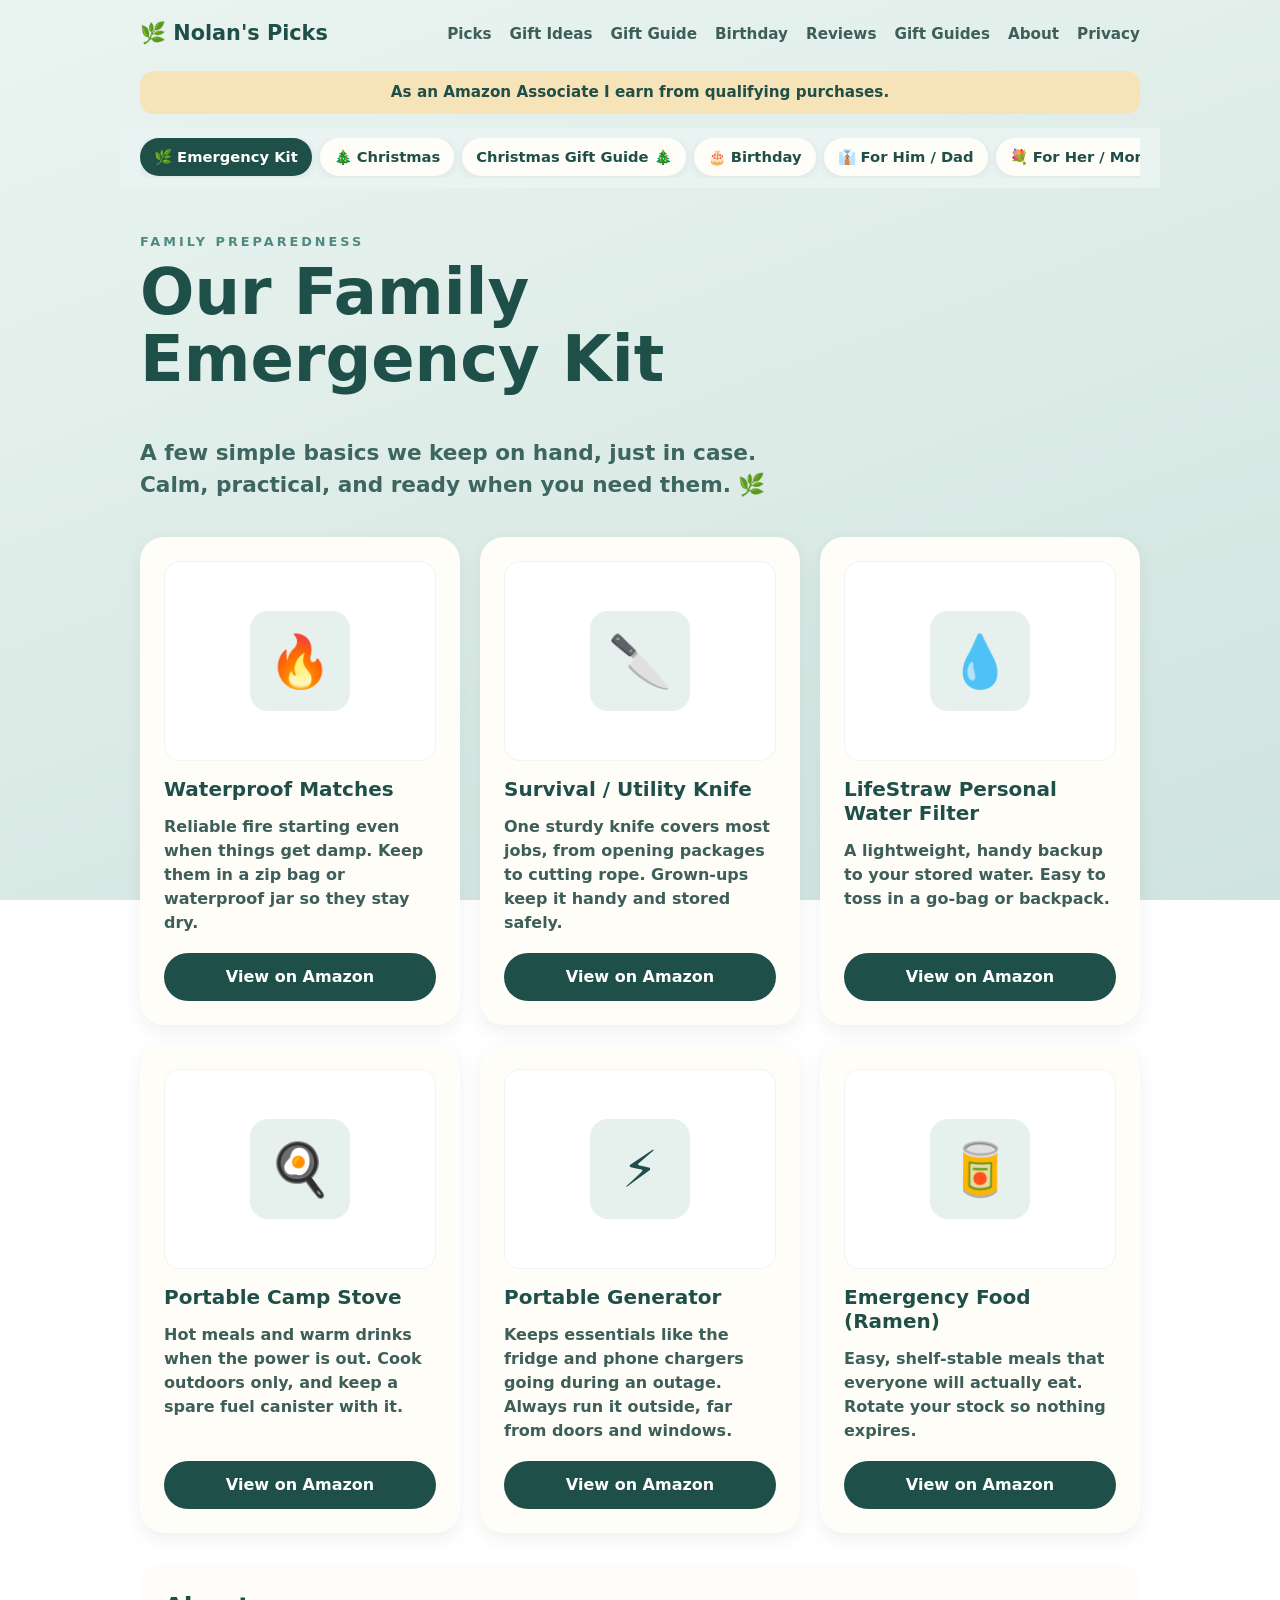
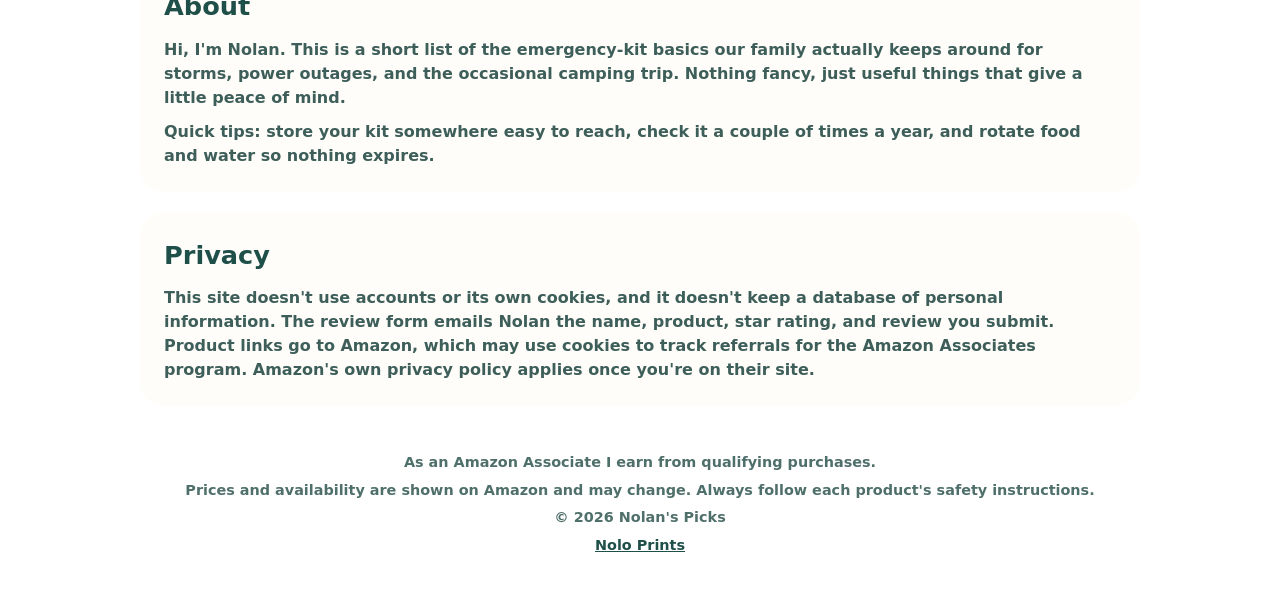
==== commit d195a3b8: "Add a Christmas Gift Guide tab with price-banded Amazon gifts. Group 16 verified products by Under $" ====
--- a/index.html
+++ b/index.html
@@ -3,11 +3,11 @@
 <head>
 <meta charset="utf-8">
 <meta name="viewport" content="width=device-width, initial-scale=1">
-<title>Christmas Gift Guide &amp; Gift Ideas | Nolan's Picks</title>
-<meta name="description" content="Christmas gift guide with gifts for him, for her, kids and teens, stocking stuffers, and tech, plus gifts for dad and mom, travelers, pets, and emergency kit essentials.">
+<title>Gift Ideas &amp; Christmas Gift Guide | Nolan's Picks</title>
+<meta name="description" content="Gift ideas and a Christmas gift guide by price band: stocking stuffers, gifts for kids and teens, gifts for him, gifts for her, plus travel gifts, pet gifts, and emergency kit essentials.">
 <link rel="canonical" href="https://nolan681232.github.io/nolans-picks/">
-<meta property="og:title" content="Christmas Gift Guide &amp; Gift Ideas | Nolan's Picks">
-<meta property="og:description" content="Christmas gift guide with gifts for him, for her, kids and teens, stocking stuffers, and tech, plus gifts for dad and mom, travelers, pets, and emergency kit essentials.">
+<meta property="og:title" content="Gift Ideas &amp; Christmas Gift Guide | Nolan's Picks">
+<meta property="og:description" content="Gift ideas and a Christmas gift guide by price band: stocking stuffers, gifts for kids and teens, gifts for him, gifts for her, plus travel gifts, pet gifts, and emergency kit essentials.">
 <meta property="og:url" content="https://nolan681232.github.io/nolans-picks/">
 <meta property="og:type" content="website">
 <meta property="og:site_name" content="Nolan's Picks">
@@ -16,8 +16,8 @@
 <meta property="og:image:height" content="800">
 <meta property="og:image:alt" content="Nolan's Picks">
 <meta name="twitter:card" content="summary">
-<meta name="twitter:title" content="Christmas Gift Guide &amp; Gift Ideas | Nolan's Picks">
-<meta name="twitter:description" content="Christmas gift guide with gifts for him, for her, kids and teens, stocking stuffers, and tech, plus gifts for dad and mom, travelers, pets, and emergency kit essentials.">
+<meta name="twitter:title" content="Gift Ideas &amp; Christmas Gift Guide | Nolan's Picks">
+<meta name="twitter:description" content="Gift ideas and a Christmas gift guide by price band: stocking stuffers, gifts for kids and teens, gifts for him, gifts for her, plus travel gifts, pet gifts, and emergency kit essentials.">
 <meta name="twitter:image" content="https://nolan681232.github.io/nolans-picks/prints/img/about.png">
 <meta name="twitter:image:alt" content="Nolan's Picks">
 <link rel="icon" href="prints/img/about.png" type="image/png">
@@ -30,7 +30,7 @@
       "@id": "https://nolan681232.github.io/nolans-picks/#website",
       "name": "Nolan's Picks",
       "url": "https://nolan681232.github.io/nolans-picks/",
-      "description": "Christmas gift guide with gifts for him, for her, kids and teens, stocking stuffers, and tech, plus gifts for dad and mom, travelers, pets, and emergency kit essentials.",
+      "description": "Gift ideas and a Christmas gift guide by price band: stocking stuffers, gifts for kids and teens, gifts for him, gifts for her, plus travel gifts, pet gifts, and emergency kit essentials.",
       "publisher": {
         "@id": "https://nolan681232.github.io/nolans-picks/#organization"
       }
@@ -299,134 +299,6 @@
     },
     {
       "@type": "ItemList",
-      "@id": "https://nolan681232.github.io/nolans-picks/#christmas-guide",
-      "name": "Christmas Gift Guide",
-      "url": "https://nolan681232.github.io/nolans-picks/#christmas-guide",
-      "numberOfItems": 17,
-      "itemListElement": [
-        {
-          "@type": "ListItem",
-          "position": 1,
-          "name": "Bose QuietComfort Headphones - Wireless Bluetooth Headphones, Active Over Ear Noise Cancelling and Mic, USB-C Charging, Deep Bass, Up to 24 Hours of Playtime, Black",
-          "url": "https://www.amazon.com/dp/B0CCZ26B5V/?tag=verdantlink0d-20",
-          "image": "https://m.media-amazon.com/images/I/61windvlNZL._AC_SL500_.jpg"
-        },
-        {
-          "@type": "ListItem",
-          "position": 2,
-          "name": "Ninja® CREAMi® 7-in-1 Ice Cream Maker, Ice Cream, Gelato & more, NC299AMZ",
-          "url": "https://www.amazon.com/dp/B09QV24FFZ/?tag=verdantlink0d-20",
-          "image": "https://m.media-amazon.com/images/I/71sfGeMtEgL._AC_SL500_.jpg"
-        },
-        {
-          "@type": "ListItem",
-          "position": 3,
-          "name": "Lodge Pre-Seasoned Cast Iron Skillet, PFAS-Free, 10.25 Inches",
-          "url": "https://www.amazon.com/dp/B00006JSUA/?tag=verdantlink0d-20",
-          "image": "https://m.media-amazon.com/images/I/71iH2iNxTZL._AC_SL500_.jpg"
-        },
-        {
-          "@type": "ListItem",
-          "position": 4,
-          "name": "LEGO Botanicals Orchid - Artificial, Fake Indoor Flowers Building Set for Home, Kitchen, Desk Decoration, Adults Ages 18+ - Gift for Birthdays - 10311",
-          "url": "https://www.amazon.com/dp/B09Q4L157D/?tag=verdantlink0d-20",
-          "image": "https://m.media-amazon.com/images/I/71iY-AO2D1L._AC_SL500_.jpg"
-        },
-        {
-          "@type": "ListItem",
-          "position": 5,
-          "name": "Shark FlexStyle, Air Multi-Styler & Hair Drying System, Stone, HD430",
-          "url": "https://www.amazon.com/dp/B0B89P16MC/?tag=verdantlink0d-20",
-          "image": "https://m.media-amazon.com/images/I/71XnLIh6Q1L._AC_SL500_.jpg"
-        },
-        {
-          "@type": "ListItem",
-          "position": 6,
-          "name": "Hatch Restore 3 | Science-Backed Sleep Audio, Circadian Lighting (Putty)",
-          "url": "https://www.amazon.com/dp/B0DLLSCVZW/?tag=verdantlink0d-20",
-          "image": "https://m.media-amazon.com/images/I/81CwfQrlU7L._AC_SL500_.jpg"
-        },
-        {
-          "@type": "ListItem",
-          "position": 7,
-          "name": "Nex Playground - The Active Play System for Kids & Families Where Indoor Physical Activity Meets Interactive Family Fun and is Great for Gaming Nights, Parties and Playdates",
-          "url": "https://www.amazon.com/dp/B0D2JGYX3F/?tag=verdantlink0d-20",
-          "image": "https://m.media-amazon.com/images/I/61Pg7ofgYHL._AC_SL500_.jpg"
-        },
-        {
-          "@type": "ListItem",
-          "position": 8,
-          "name": "KODAK Printomatic Full-Color Instant Print Digital Camera, Zink 2x3\" (5.1x7.5 cm) Sticky-Back Photo Paper, 5MP, Portable, Creative Fun Gift for Birthday, Christmas, Holiday, Blue",
-          "url": "https://www.amazon.com/dp/B07BB5FDS2/?tag=verdantlink0d-20",
-          "image": "https://m.media-amazon.com/images/I/71dQCQTM3jL._AC_SL500_.jpg"
-        },
-        {
-          "@type": "ListItem",
-          "position": 9,
-          "name": "Yoto Mini (2024 Edition) - Portable Kids Audio Player, Ages 3-12",
-          "url": "https://www.amazon.com/dp/B0D541M5C6/?tag=verdantlink0d-20",
-          "image": "https://m.media-amazon.com/images/I/61NzfPs8soL._AC_SL500_.jpg"
-        },
-        {
-          "@type": "ListItem",
-          "position": 10,
-          "name": "BIODANCE Bio-Collagen Real Deep Mask for Hydrating & Plumping (4ea)",
-          "url": "https://www.amazon.com/dp/B0B2RM68G2/?tag=verdantlink0d-20",
-          "image": "https://m.media-amazon.com/images/I/51ubxqzNGIL._AC_SL500_.jpg"
-        },
-        {
-          "@type": "ListItem",
-          "position": 11,
-          "name": "Crayola Globbles Fidget Toy, 6ct, Sticky Stress Ball, Kid Stocking Stuffers",
-          "url": "https://www.amazon.com/dp/B07HDX46HS/?tag=verdantlink0d-20",
-          "image": "https://m.media-amazon.com/images/I/71uE0L7cFOL._AC_SL500_.jpg"
-        },
-        {
-          "@type": "ListItem",
-          "position": 12,
-          "name": "LEGO Snowman Ornaments 40812",
-          "url": "https://www.amazon.com/dp/B0G2KJ8V5R/?tag=verdantlink0d-20",
-          "image": "https://m.media-amazon.com/images/I/71mUU78SAJL._AC_SL500_.jpg"
-        },
-        {
-          "@type": "ListItem",
-          "position": 13,
-          "name": "Burt's Bees 100% Natural Moisturizing Lip Balm (Original Beeswax)",
-          "url": "https://www.amazon.com/dp/B0054LHI5A/?tag=verdantlink0d-20",
-          "image": "https://m.media-amazon.com/images/I/81Ve-s0I-5L._AC_SL500_.jpg"
-        },
-        {
-          "@type": "ListItem",
-          "position": 14,
-          "name": "Amazon Kindle Colorsoft 16 GB (2024 model) – With color display that brings covers and content to life, now highlight in color – No Ads – Black, With 3 months of Kindle+ (auto-renewal)",
-          "url": "https://www.amazon.com/dp/B0FJBNPJ9P/?tag=verdantlink0d-20",
-          "image": "https://m.media-amazon.com/images/I/71yOMwSc3aL._AC_SL500_.jpg"
-        },
-        {
-          "@type": "ListItem",
-          "position": 15,
-          "name": "Amazon Fire TV Stick 4K Max (newest model), streaming device, with AI-powered Fire TV Search, supports Wi-Fi 6E, free & live TV without cable or satellite, find shows faster with Alexa+",
-          "url": "https://www.amazon.com/dp/B0BP9SNVH9/?tag=verdantlink0d-20",
-          "image": "https://m.media-amazon.com/images/I/616r+TN+VRL._AC_SL500_.jpg"
-        },
-        {
-          "@type": "ListItem",
-          "position": 16,
-          "name": "Amazon Echo Spot, Great for nightstands, offices and kitchens, Smart alarm clock, Designed for Alexa+, Glacier White",
-          "url": "https://www.amazon.com/dp/B0BFCBKXWL/?tag=verdantlink0d-20",
-          "image": "https://m.media-amazon.com/images/I/71xDWzzTO5L._AC_SL500_.jpg"
-        },
-        {
-          "@type": "ListItem",
-          "position": 17,
-          "name": "Anker Power Bank,10,000mAh 30W with USB-C Travel Essential Portable Charger",
-          "url": "https://www.amazon.com/dp/B0CZ9M6X8Q/?tag=verdantlink0d-20",
-          "image": "https://m.media-amazon.com/images/I/61wj4AVKTGL._AC_SL500_.jpg"
-        }
-      ]
-    },
-    {
-      "@type": "ItemList",
       "@id": "https://nolan681232.github.io/nolans-picks/#birthday",
       "name": "Birthday Gift Ideas",
       "url": "https://nolan681232.github.io/nolans-picks/#birthday",
@@ -971,6 +843,127 @@
           "name": "FurHaven Orthopedic Dog Bed, Jumbo/XL (Gray)",
           "url": "https://www.amazon.com/dp/B073Q15NR2?tag=verdantlink0d-20",
           "image": "https://m.media-amazon.com/images/I/61KVzCqVqFL._AC_SL500_.jpg"
+        }
+      ]
+    },
+    {
+      "@type": "ItemList",
+      "@id": "https://nolan681232.github.io/nolans-picks/#christmas-guide",
+      "name": "Christmas Gift Guide",
+      "url": "https://nolan681232.github.io/nolans-picks/#christmas-guide",
+      "numberOfItems": 16,
+      "itemListElement": [
+        {
+          "@type": "ListItem",
+          "position": 1,
+          "name": "LEGO Classic Medium Creative Brick Box 10696",
+          "url": "https://www.amazon.com/dp/B00NHQFA1I/?tag=verdantlink0d-20",
+          "image": "https://m.media-amazon.com/images/I/8160QjpuoOL._AC_SL1500_.jpg"
+        },
+        {
+          "@type": "ListItem",
+          "position": 2,
+          "name": "Burt's Bees Beeswax Lip Balm, 4-Pack",
+          "url": "https://www.amazon.com/dp/B0054LHI5A/?tag=verdantlink0d-20",
+          "image": "https://m.media-amazon.com/images/I/81Ve-s0I-5L._SL1500_.jpg"
+        },
+        {
+          "@type": "ListItem",
+          "position": 3,
+          "name": "Alpha Grillers Instant-Read Meat Thermometer",
+          "url": "https://www.amazon.com/dp/B00S93EQUK/?tag=verdantlink0d-20",
+          "image": "https://m.media-amazon.com/images/I/81QdFq6WSiL._SL1500_.jpg"
+        },
+        {
+          "@type": "ListItem",
+          "position": 4,
+          "name": "Exploding Kittens Original Edition Card Game",
+          "url": "https://www.amazon.com/dp/B010TQY7A8/?tag=verdantlink0d-20",
+          "image": "https://m.media-amazon.com/images/I/71+-Wq2C8zL._AC_SL1500_.jpg"
+        },
+        {
+          "@type": "ListItem",
+          "position": 5,
+          "name": "LANEIGE Lip Sleeping Mask, Berry (0.7 oz)",
+          "url": "https://www.amazon.com/dp/B07XXPHQZK/?tag=verdantlink0d-20",
+          "image": "https://m.media-amazon.com/images/I/61u6yajtlJL._SL1500_.jpg"
+        },
+        {
+          "@type": "ListItem",
+          "position": 6,
+          "name": "Mighty Patch Original Pimple Patches, 36 Count",
+          "url": "https://www.amazon.com/dp/B074PVTPBW/?tag=verdantlink0d-20",
+          "image": "https://m.media-amazon.com/images/I/619GVXIlhjL._SL1500_.jpg"
+        },
+        {
+          "@type": "ListItem",
+          "position": 7,
+          "name": "Glocusent Rechargeable Neck Reading Light",
+          "url": "https://www.amazon.com/dp/B07WNRN9WQ/?tag=verdantlink0d-20",
+          "image": "https://m.media-amazon.com/images/I/614xoTCz--L._AC_SL1500_.jpg"
+        },
+        {
+          "@type": "ListItem",
+          "position": 8,
+          "name": "STANLEY Quencher H2.0 Tumbler 30 oz, Rose Quartz",
+          "url": "https://www.amazon.com/dp/B0CP9YB3Q4/?tag=verdantlink0d-20",
+          "image": "https://m.media-amazon.com/images/I/51-U5dEbEBL._AC_SL1500_.jpg"
+        },
+        {
+          "@type": "ListItem",
+          "position": 9,
+          "name": "Amazon Echo Dot (5th Generation), Charcoal",
+          "url": "https://www.amazon.com/dp/B09B8V1LZ3/?tag=verdantlink0d-20",
+          "image": "https://m.media-amazon.com/images/I/61J2sQtBYDL._AC_SL1500_.jpg"
+        },
+        {
+          "@type": "ListItem",
+          "position": 10,
+          "name": "LEGO Botanicals Mini Bonsai Trees 10373",
+          "url": "https://www.amazon.com/dp/B0DRW8G3WK/?tag=verdantlink0d-20",
+          "image": "https://m.media-amazon.com/images/I/81niL4idn8L._AC_SL1500_.jpg"
+        },
+        {
+          "@type": "ListItem",
+          "position": 11,
+          "name": "REVLON One-Step Volumizer Hair Dryer and Styler, 2.8 in, Black",
+          "url": "https://www.amazon.com/dp/B01LSUQSB0/?tag=verdantlink0d-20",
+          "image": "https://m.media-amazon.com/images/I/61SrWfdHa1L._SL1500_.jpg"
+        },
+        {
+          "@type": "ListItem",
+          "position": 12,
+          "name": "Amazon Fire TV Stick 4K Plus",
+          "url": "https://www.amazon.com/dp/B0F7Z4QZTT/?tag=verdantlink0d-20",
+          "image": "https://m.media-amazon.com/images/I/61JBEw26D7L._AC_SL1500_.jpg"
+        },
+        {
+          "@type": "ListItem",
+          "position": 13,
+          "name": "MAGNA-TILES Classic 100-Piece Magnetic Construction Set",
+          "url": "https://www.amazon.com/dp/B000CBSNRY/?tag=verdantlink0d-20",
+          "image": "https://m.media-amazon.com/images/I/71bRwQFK1vL._AC_SL1500_.jpg"
+        },
+        {
+          "@type": "ListItem",
+          "position": 14,
+          "name": "Instant Pot Duo 6-Quart 7-in-1 Electric Pressure Cooker",
+          "url": "https://www.amazon.com/dp/B00FLYWNYQ/?tag=verdantlink0d-20",
+          "image": "https://m.media-amazon.com/images/I/71Z401LjFFL._AC_SL1500_.jpg"
+        },
+        {
+          "@type": "ListItem",
+          "position": 15,
+          "name": "DEWALT 20V MAX Cordless Drill/Driver Kit (DCD771C2)",
+          "url": "https://www.amazon.com/dp/B00ET5VMTU/?tag=verdantlink0d-20",
+          "image": "https://m.media-amazon.com/images/I/81dmm7FomNL._AC_SL1500_.jpg"
+        },
+        {
+          "@type": "ListItem",
+          "position": 16,
+          "name": "Soundcore by Anker Q30 Noise Cancelling Headphones, Blue",
+          "url": "https://www.amazon.com/dp/B08Q89DN6V/?tag=verdantlink0d-20",
+          "image": "https://m.media-amazon.com/images/I/61mqLk+PP4L._AC_SL1500_.jpg"
         }
       ]
     }
@@ -1027,22 +1020,17 @@
 #birthday .feature .thumb{height:240px;margin:0}
 #birthday .feature .btn{width:auto;min-width:240px;justify-self:start}
 @media (max-width:640px){#birthday .feature{grid-template-columns:1fr}#birthday .feature .btn{width:100%}}
-#picks,#gifts,#birthday,#about,#privacy{scroll-margin-top:70px}
+#picks,#gifts,#christmas-guide,#birthday,#about,#privacy{scroll-margin-top:70px}
 .tabs{position:sticky;top:0;z-index:20;margin:14px -20px 0;padding:10px 20px;background:rgba(234,244,241,.92);backdrop-filter:blur(6px);-webkit-backdrop-filter:blur(6px)}
 .tabs ul{list-style:none;display:flex;gap:8px;overflow-x:auto;scrollbar-width:thin;padding-bottom:2px}
 .tabs a{display:inline-block;white-space:nowrap;text-decoration:none;font-weight:800;font-size:.92rem;color:var(--deep);background:var(--card);border-radius:999px;padding:8px 14px;box-shadow:0 2px 8px rgba(36,67,63,.08);transition:background .2s,color .2s}
 .tabs a:hover,.tabs a:focus{background:var(--mint)}
 .tabs a[aria-current="page"]{background:var(--deep);color:#fff}
-.tabs a.festive{background:#f3d3cf;color:#6e2c28;box-shadow:0 0 0 2px #a3453c}
-.tabs a.festive:hover,.tabs a.festive:focus{background:#e8b8b2;color:#6e2c28}
-.tabs a.festive[aria-current="page"]{background:#8f3d32;color:#fff;box-shadow:none}
-nav ul a.nav-festive{color:#8f3d32}
-nav ul a.nav-festive:hover,nav ul a.nav-festive:focus{color:#6e2c28}
 .shop .btn{width:100%}
 .shop .disclosure{margin-top:16px}
 .tabs-on .tab-panel{display:none}
 .tabs-on .tab-panel.active{display:block}
-#christmas-guide,#for-him,#for-her,#travel,#pets,#reviews{scroll-margin-top:70px}
+#for-him,#for-her,#travel,#pets,#reviews,#christmas-guide{scroll-margin-top:70px}
 
 .sr-only{position:absolute;width:1px;height:1px;padding:0;margin:-1px;overflow:hidden;clip:rect(0,0,0,0);white-space:nowrap;border:0}
 a:focus-visible{outline:3px solid var(--accent);outline-offset:3px}
@@ -1076,7 +1064,7 @@
 <div class="wrap">
   <nav aria-label="Primary">
     <h1 class="brand"><a href="#">🌿 Nolan's Picks</a></h1>
-    <ul><li><a class="nav-festive" href="#christmas-guide">🎄 Christmas</a></li><li><a href="#picks">Picks</a></li><li><a href="#gifts">Gift Ideas</a></li><li><a href="#birthday">Birthday</a></li><li><a href="#reviews">Reviews</a></li><li><a href="#for-him">Gift Guides</a></li><li><a href="#about">About</a></li><li><a href="#privacy">Privacy</a></li></ul>
+    <ul><li><a href="#picks">Picks</a></li><li><a href="#gifts">Gift Ideas</a></li><li><a href="#christmas-guide">Gift Guide</a></li><li><a href="#birthday">Birthday</a></li><li><a href="#reviews">Reviews</a></li><li><a href="#for-him">Gift Guides</a></li><li><a href="#about">About</a></li><li><a href="#privacy">Privacy</a></li></ul>
   </nav>
 
   <!-- Required Amazon Associates disclosure (top) -->
@@ -1086,9 +1074,9 @@
   <!-- Section tabs -->
   <nav class="tabs" aria-label="Sections">
     <ul>
-      <li><a class="festive" href="#christmas-guide">🎄 Christmas Gift Guide</a></li>
       <li><a href="#picks">🌿 Emergency Kit</a></li>
-      <li><a href="#gifts">🧸 Kids by Age</a></li>
+      <li><a href="#gifts">🎄 Christmas</a></li>
+      <li><a href="#christmas-guide">Christmas Gift Guide 🎄</a></li>
       <li><a href="#birthday">🎂 Birthday</a></li>
       <li><a href="#for-him">👔 For Him / Dad</a></li>
       <li><a href="#for-her">💐 For Her / Mom</a></li>
@@ -1105,16 +1093,6 @@
   </header>
 
   <main>
-    <section class="tab-panel shop" id="christmas-guide" aria-labelledby="christmas-guide-heading">
-      <div class="section-head">
-        <div class="eyebrow">Holiday 2026</div>
-        <h2 id="christmas-guide-heading">🎄 Christmas Gift Guide</h2>
-        <p class="sub">Popular gifts grouped for him, for her, kids and teens, stockings, and tech. Prices change often, so check Amazon for today's price.</p>
-        <p class="disclosure">As an Amazon Associate I earn from qualifying purchases.</p>
-      </div>
-      <div id="christmas-groups"><!-- groups are rendered from the CHRISTMAS list below --></div>
-    </section>
-
     <section class="tab-panel" id="picks" aria-label="Emergency kit picks">
       <div class="grid" id="product-grid"><!-- cards are rendered from the PRODUCTS list below --></div>
       <noscript><p>Please enable JavaScript to see the product list.</p></noscript>
@@ -1127,6 +1105,16 @@
         <p class="sub">Fun, hands-on gifts for curious kids, grouped by age.</p>
       </div>
       <div id="gift-groups"><!-- groups are rendered from the GIFTS list below --></div>
+    </section>
+
+    <section class="tab-panel shop" id="christmas-guide" aria-labelledby="christmas-guide-heading">
+      <div class="section-head">
+        <div class="eyebrow">Holiday 2026</div>
+        <h2 id="christmas-guide-heading">Christmas Gift Guide 🎄</h2>
+        <p class="sub">Popular, well-reviewed gifts across three price bands, with a note on each card for who it suits. Bands follow the price on Amazon when this guide was written. Prices change, so check the listing before you buy.</p>
+        <p class="disclosure">As an Amazon Associate I earn from qualifying purchases.</p>
+      </div>
+      <div id="christmas-guide-groups"><!-- groups are rendered from the CHRISTMAS_GUIDE list below --></div>
     </section>
 
     <section class="tab-panel" id="birthday" aria-labelledby="birthday-heading">
@@ -1518,6 +1506,56 @@
       <div class="grid">${GIFTS.filter(p => p.group === g).map(card).join("")}</div>
     </div>`).join("");
 })();
+
+/* =========================================================
+   CHRISTMAS GIFT GUIDE — same fields as GIFTS, plus
+     who: which person the card is for (shown on the card)
+   group is the price band. Do not add star ratings, review
+   quotes, or exact prices.
+   ========================================================= */
+const CHRISTMAS_BANDS = {"Under $25": "Small gifts", "$25–$50": "Mid-range gifts", "$50+": "Bigger gifts"};
+const CHRISTMAS_GUIDE = [
+  {"group": "Under $25", "who": "For kids and teens", "icon": "🧱", "name": "LEGO Classic Medium Creative Brick Box 10696", "tip": "A box of classic bricks for open-ended building, including pieces for simple vehicles and animals.", "url": "https://www.amazon.com/dp/B00NHQFA1I/?tag=verdantlink0d-20", "img": "https://m.media-amazon.com/images/I/8160QjpuoOL._AC_SL1500_.jpg"},
+  {"group": "Under $25", "who": "Stocking stuffer", "icon": "🐝", "name": "Burt's Bees Beeswax Lip Balm, 4-Pack", "tip": "Four small tubes of tint-free beeswax lip balm, an easy stocking stuffer for dry winter lips.", "url": "https://www.amazon.com/dp/B0054LHI5A/?tag=verdantlink0d-20", "img": "https://m.media-amazon.com/images/I/81Ve-s0I-5L._SL1500_.jpg"},
+  {"group": "Under $25", "who": "For him", "icon": "🍖", "name": "Alpha Grillers Instant-Read Meat Thermometer", "tip": "A pocket-size instant-read thermometer with a backlit display, for grilling and checking that dinner is done.", "url": "https://www.amazon.com/dp/B00S93EQUK/?tag=verdantlink0d-20", "img": "https://m.media-amazon.com/images/I/81QdFq6WSiL._SL1500_.jpg"},
+  {"group": "Under $25", "who": "For kids and teens", "icon": "🐱", "name": "Exploding Kittens Original Edition Card Game", "tip": "A short card game for 2 to 5 players, ages 7 and up, about dodging the kitten that ends the round.", "url": "https://www.amazon.com/dp/B010TQY7A8/?tag=verdantlink0d-20", "img": "https://m.media-amazon.com/images/I/71+-Wq2C8zL._AC_SL1500_.jpg"},
+  {"group": "Under $25", "who": "For her", "icon": "💋", "name": "LANEIGE Lip Sleeping Mask, Berry (0.7 oz)", "tip": "An overnight lip mask in Berry for dry or flaky lips, small enough to tuck into a stocking.", "url": "https://www.amazon.com/dp/B07XXPHQZK/?tag=verdantlink0d-20", "img": "https://m.media-amazon.com/images/I/61u6yajtlJL._SL1500_.jpg"},
+  {"group": "Under $25", "who": "Stocking stuffer", "icon": "✨", "name": "Mighty Patch Original Pimple Patches, 36 Count", "tip": "Hydrocolloid patches meant to wear overnight on a blemish, a small practical gift for teens.", "url": "https://www.amazon.com/dp/B074PVTPBW/?tag=verdantlink0d-20", "img": "https://m.media-amazon.com/images/I/619GVXIlhjL._SL1500_.jpg"},
+  {"group": "Under $25", "who": "Stocking stuffer", "icon": "📖", "name": "Glocusent Rechargeable Neck Reading Light", "tip": "A bendable rechargeable reading light with adjustable color, for reading in bed without switching on a lamp.", "url": "https://www.amazon.com/dp/B07WNRN9WQ/?tag=verdantlink0d-20", "img": "https://m.media-amazon.com/images/I/614xoTCz--L._AC_SL1500_.jpg"},
+  {"group": "$25–$50", "who": "For her", "icon": "🥤", "name": "STANLEY Quencher H2.0 Tumbler 30 oz, Rose Quartz", "tip": "A 30-ounce insulated tumbler in Rose Quartz with a handle and straw lid, for someone who carries a drink all day.", "url": "https://www.amazon.com/dp/B0CP9YB3Q4/?tag=verdantlink0d-20", "img": "https://m.media-amazon.com/images/I/51-U5dEbEBL._AC_SL1500_.jpg"},
+  {"group": "$25–$50", "who": "For him", "icon": "🔊", "name": "Amazon Echo Dot (5th Generation), Charcoal", "tip": "A compact Alexa speaker for a nightstand or desk, for music, timers, and questions out loud.", "url": "https://www.amazon.com/dp/B09B8V1LZ3/?tag=verdantlink0d-20", "img": "https://m.media-amazon.com/images/I/61J2sQtBYDL._AC_SL1500_.jpg"},
+  {"group": "$25–$50", "who": "For kids and teens", "icon": "🌳", "name": "LEGO Botanicals Mini Bonsai Trees 10373", "tip": "Brick-built mini bonsai trees for display, a calm build for teens or adults who like LEGO that stays on a shelf.", "url": "https://www.amazon.com/dp/B0DRW8G3WK/?tag=verdantlink0d-20", "img": "https://m.media-amazon.com/images/I/81niL4idn8L._AC_SL1500_.jpg"},
+  {"group": "$25–$50", "who": "For her", "icon": "💇", "name": "REVLON One-Step Volumizer Hair Dryer and Styler, 2.8 in, Black", "tip": "A black dryer brush with a 2.8-inch barrel that dries and smooths hair in one pass.", "url": "https://www.amazon.com/dp/B01LSUQSB0/?tag=verdantlink0d-20", "img": "https://m.media-amazon.com/images/I/61SrWfdHa1L._SL1500_.jpg"},
+  {"group": "$25–$50", "who": "For kids and teens", "icon": "📺", "name": "Amazon Fire TV Stick 4K Plus", "tip": "A compact 4K streaming stick for adding apps to a television.", "url": "https://www.amazon.com/dp/B0F7Z4QZTT/?tag=verdantlink0d-20", "img": "https://m.media-amazon.com/images/I/61JBEw26D7L._AC_SL1500_.jpg"},
+  {"group": "$50+", "who": "For kids and teens", "icon": "🧲", "name": "MAGNA-TILES Classic 100-Piece Magnetic Construction Set", "tip": "A 100-piece set of magnetic building tiles, a bigger box for kids who already like building.", "url": "https://www.amazon.com/dp/B000CBSNRY/?tag=verdantlink0d-20", "img": "https://m.media-amazon.com/images/I/71bRwQFK1vL._AC_SL1500_.jpg"},
+  {"group": "$50+", "who": "For her", "icon": "🍲", "name": "Instant Pot Duo 6-Quart 7-in-1 Electric Pressure Cooker", "tip": "A 6-quart cooker that pressure cooks, slow cooks, steams, and sautés, useful for weeknight meals.", "url": "https://www.amazon.com/dp/B00FLYWNYQ/?tag=verdantlink0d-20", "img": "https://m.media-amazon.com/images/I/71Z401LjFFL._AC_SL1500_.jpg"},
+  {"group": "$50+", "who": "For him", "icon": "🛠️", "name": "DEWALT 20V MAX Cordless Drill/Driver Kit (DCD771C2)", "tip": "A 20V cordless drill kit that includes a battery and charger, for home projects and repairs.", "url": "https://www.amazon.com/dp/B00ET5VMTU/?tag=verdantlink0d-20", "img": "https://m.media-amazon.com/images/I/81dmm7FomNL._AC_SL1500_.jpg"},
+  {"group": "$50+", "who": "For kids and teens", "icon": "🎧", "name": "Soundcore by Anker Q30 Noise Cancelling Headphones, Blue", "tip": "Noise-cancelling headphones in blue, for a teen who listens to music while studying or on the go.", "url": "https://www.amazon.com/dp/B08Q89DN6V/?tag=verdantlink0d-20", "img": "https://m.media-amazon.com/images/I/61mqLk+PP4L._AC_SL1500_.jpg"}
+];
+
+(function () {
+  const root = document.getElementById("christmas-guide-groups");
+  if (!root) return;
+  const esc = s => String(s).replace(/[&<>"']/g, c => ({"&":"&amp;","<":"&lt;",">":"&gt;",'"':"&quot;","'":"&#39;"}[c]));
+  const thumb = p => `<a class="thumb" href="${esc(p.url)}" target="_blank" rel="sponsored noopener" aria-label="${esc(p.name)}">${p.img
+    ? `<img src="${esc(p.img)}" alt="${esc(p.name)}" loading="lazy" data-icon="${esc(p.icon)}" onerror="this.replaceWith(Object.assign(document.createElement('div'),{className:'ico',textContent:this.dataset.icon}))">`
+    : `<div class="ico" aria-hidden="true">${esc(p.icon)}</div>`}</a>`;
+  const card = p => `
+    <article class="card">
+      ${thumb(p)}
+      <h3 class="name">${esc(p.name)}</h3>
+      <p class="for-line">${esc(p.who)}</p>
+      <p class="tip">${esc(p.tip)}</p>
+      <a class="btn" href="${esc(p.url)}" target="_blank" rel="sponsored noopener">View on Amazon<span class="sr-only">: ${esc(p.name)} (opens in a new tab)</span></a>
+      ${seeReviewsLink(p.url, p.name)}
+    </article>`;
+  const order = [...new Set(CHRISTMAS_GUIDE.map(g => g.group))];
+  root.innerHTML = order.map(g => `
+    <div class="group">
+      <h3><span class="badge">${esc(g)}</span> ${esc(CHRISTMAS_BANDS[g] || "")}</h3>
+      <div class="grid">${CHRISTMAS_GUIDE.filter(p => p.group === g).map(card).join("")}</div>
+    </div>`).join("");
+})();
 </script>
 <script>
 /* =========================================================
@@ -2036,179 +2074,6 @@
   document.querySelectorAll("[data-shop]").forEach(el => { el.innerHTML = (SHOP[el.dataset.shop] || []).map(card).join(""); });
 })();
 
-
-/* =========================================================
-   CHRISTMAS GIFT GUIDE — same fields as GIFTS.
-   Product names are the current Amazon listing titles.
-   Tips describe the listing. No prices, star ratings,
-   review counts, or review quotes.
-   ========================================================= */
-const CHRISTMAS_GROUPS = ["For Him", "For Her", "For Kids & Teens", "Stocking Stuffers", "Tech Gifts"];
-const CHRISTMAS_LABELS = {
-  "For Him": "Useful gear",
-  "For Her": "Cozy picks",
-  "For Kids & Teens": "Play and make",
-  "Stocking Stuffers": "Small gifts for a stocking",
-  "Tech Gifts": "Gadgets"
-};
-const CHRISTMAS = [
-  {
-    group: "For Him",
-    icon: "🎧",
-    name: "Bose QuietComfort Headphones - Wireless Bluetooth Headphones, Active Over Ear Noise Cancelling and Mic, USB-C Charging, Deep Bass, Up to 24 Hours of Playtime, Black",
-    tip: "Over-ear Bluetooth headphones with noise cancelling, Quiet and Aware modes, and adjustable EQ. Bose rates the battery at up to 24 hours, and a short USB-C charge adds more play time. A wired audio cable with a microphone is included. This listing is the black pair.",
-    url: "https://www.amazon.com/dp/B0CCZ26B5V/?tag=verdantlink0d-20",
-    img: "https://m.media-amazon.com/images/I/61windvlNZL._AC_SL500_.jpg"
-  },
-  {
-    group: "For Him",
-    icon: "🍦",
-    name: "Ninja® CREAMi® 7-in-1 Ice Cream Maker, Ice Cream, Gelato & more, NC299AMZ",
-    tip: "A pint-style ice cream maker with seven one-touch programs: ice cream, gelato, sorbet, milkshake, smoothie bowl, lite ice cream, and mix-in. Freeze the base first, then the machine processes it. This listing is the NC299AMZ model with one pint.",
-    url: "https://www.amazon.com/dp/B09QV24FFZ/?tag=verdantlink0d-20",
-    img: "https://m.media-amazon.com/images/I/71sfGeMtEgL._AC_SL500_.jpg"
-  },
-  {
-    group: "For Him",
-    icon: "🍳",
-    name: "Lodge Pre-Seasoned Cast Iron Skillet, PFAS-Free, 10.25 Inches",
-    tip: "A pre-seasoned 10.25-inch cast iron skillet with a teardrop handle. Lodge says it is oven-safe, works on the stovetop, and is made in the USA. The listing calls it PFAS-free.",
-    url: "https://www.amazon.com/dp/B00006JSUA/?tag=verdantlink0d-20",
-    img: "https://m.media-amazon.com/images/I/71iH2iNxTZL._AC_SL500_.jpg"
-  },
-  {
-    group: "For Her",
-    icon: "🌸",
-    name: "LEGO Botanicals Orchid - Artificial, Fake Indoor Flowers Building Set for Home, Kitchen, Desk Decoration, Adults Ages 18+ - Gift for Birthdays - 10311",
-    tip: "LEGO set 10311, an adult build for ages 18 and up, of an orchid you can pose and leave on a shelf. The set has 608 pieces and is part of the Botanicals collection.",
-    url: "https://www.amazon.com/dp/B09Q4L157D/?tag=verdantlink0d-20",
-    img: "https://m.media-amazon.com/images/I/71iY-AO2D1L._AC_SL500_.jpg"
-  },
-  {
-    group: "For Her",
-    icon: "💇",
-    name: "Shark FlexStyle, Air Multi-Styler & Hair Drying System, Stone, HD430",
-    tip: "A Stone Shark FlexStyle, model HD430, that switches between a hair dryer and a multi-styler. The listing includes two 1.25-inch auto-wrap curlers, an oval brush, a paddle brush, and a styling concentrator.",
-    url: "https://www.amazon.com/dp/B0B89P16MC/?tag=verdantlink0d-20",
-    img: "https://m.media-amazon.com/images/I/71XnLIh6Q1L._AC_SL500_.jpg"
-  },
-  {
-    group: "For Her",
-    icon: "🌅",
-    name: "Hatch Restore 3 | Science-Backed Sleep Audio, Circadian Lighting (Putty)",
-    tip: "A bedside clock in Putty with dimmable light, a library of sleep sounds, and a sunrise alarm. This purchase includes a Hatch+ trial for new subscribers that can renew, so read the offer terms on Amazon before you buy.",
-    url: "https://www.amazon.com/dp/B0DLLSCVZW/?tag=verdantlink0d-20",
-    img: "https://m.media-amazon.com/images/I/81CwfQrlU7L._AC_SL500_.jpg"
-  },
-  {
-    group: "For Kids & Teens",
-    icon: "🎮",
-    name: "Nex Playground - The Active Play System for Kids & Families Where Indoor Physical Activity Meets Interactive Family Fun and is Great for Gaming Nights, Parties and Playdates",
-    tip: "A small console that plugs into a TV with HDMI and follows up to four players with a camera, so you move instead of holding a controller. Five games are included. A Play Pass is sold separately for the wider catalog. The listing says there are no ads or in-app purchases.",
-    url: "https://www.amazon.com/dp/B0D2JGYX3F/?tag=verdantlink0d-20",
-    img: "https://m.media-amazon.com/images/I/61Pg7ofgYHL._AC_SL500_.jpg"
-  },
-  {
-    group: "For Kids & Teens",
-    icon: "📸",
-    name: "KODAK Printomatic Full-Color Instant Print Digital Camera, Zink 2x3\" (5.1x7.5 cm) Sticky-Back Photo Paper, 5MP, Portable, Creative Fun Gift for Birthday, Christmas, Holiday, Blue",
-    tip: "A pocket instant camera in blue. It prints 2x3 inch photos on Kodak Zink paper, so there are no ink cartridges, and it can also save shots to a microSD card. The listing says a USB cable is not included.",
-    url: "https://www.amazon.com/dp/B07BB5FDS2/?tag=verdantlink0d-20",
-    img: "https://m.media-amazon.com/images/I/71dQCQTM3jL._AC_SL500_.jpg"
-  },
-  {
-    group: "For Kids & Teens",
-    icon: "🃏",
-    name: "Yoto Mini (2024 Edition) - Portable Kids Audio Player, Ages 3-12",
-    tip: "A screen-free audio player for about ages 3 to 12. Kids pop in a Yoto card to play stories, music, or sleep sounds. The listing says there is no camera, microphone, or ads, and Yoto rates the battery at up to 14 hours.",
-    url: "https://www.amazon.com/dp/B0D541M5C6/?tag=verdantlink0d-20",
-    img: "https://m.media-amazon.com/images/I/61NzfPs8soL._AC_SL500_.jpg"
-  },
-  {
-    group: "Stocking Stuffers",
-    icon: "✨",
-    name: "BIODANCE Bio-Collagen Real Deep Mask for Hydrating & Plumping (4ea)",
-    tip: "A four-pack of hydrogel sheet masks. The listing suggests wearing one overnight, or for at least three to four hours, and says the formula is made with sensitive skin in mind.",
-    url: "https://www.amazon.com/dp/B0B2RM68G2/?tag=verdantlink0d-20",
-    img: "https://m.media-amazon.com/images/I/51ubxqzNGIL._AC_SL500_.jpg"
-  },
-  {
-    group: "Stocking Stuffers",
-    icon: "🫧",
-    name: "Crayola Globbles Fidget Toy, 6ct, Sticky Stress Ball, Kid Stocking Stuffers",
-    tip: "Six sticky, squishy fidget balls. Crayola says they wash clean, do not leave a residue, and are for ages 4 and up.",
-    url: "https://www.amazon.com/dp/B07HDX46HS/?tag=verdantlink0d-20",
-    img: "https://m.media-amazon.com/images/I/71uE0L7cFOL._AC_SL500_.jpg"
-  },
-  {
-    group: "Stocking Stuffers",
-    icon: "⛄",
-    name: "LEGO Snowman Ornaments 40812",
-    tip: "LEGO set 40812, a 168-piece build of two snowman ornaments with hanging rings, for ages 6 and up. One snowman has a top hat. The other has a beanie and glasses.",
-    url: "https://www.amazon.com/dp/B0G2KJ8V5R/?tag=verdantlink0d-20",
-    img: "https://m.media-amazon.com/images/I/71mUU78SAJL._AC_SL500_.jpg"
-  },
-  {
-    group: "Stocking Stuffers",
-    icon: "🐝",
-    name: "Burt's Bees 100% Natural Moisturizing Lip Balm (Original Beeswax)",
-    tip: "Four 0.15 oz tubes of Burt's Bees original beeswax lip balm. The listing describes a tint-free balm with beeswax, vitamin E, and a peppermint tingle.",
-    url: "https://www.amazon.com/dp/B0054LHI5A/?tag=verdantlink0d-20",
-    img: "https://m.media-amazon.com/images/I/81Ve-s0I-5L._AC_SL500_.jpg"
-  },
-  {
-    group: "Tech Gifts",
-    icon: "📖",
-    name: "Amazon Kindle Colorsoft 16 GB (2024 model) – With color display that brings covers and content to life, now highlight in color – No Ads – Black, With 3 months of Kindle+ (auto-renewal)",
-    tip: "A 16GB Kindle in black with a color E Ink display, a warm front light, and no lockscreen ads. The listing says a USB-C charge lasts up to 8 weeks of reading. It includes a Kindle+ offer that can renew, so read the terms on Amazon before you buy.",
-    url: "https://www.amazon.com/dp/B0FJBNPJ9P/?tag=verdantlink0d-20",
-    img: "https://m.media-amazon.com/images/I/71yOMwSc3aL._AC_SL500_.jpg"
-  },
-  {
-    group: "Tech Gifts",
-    icon: "📺",
-    name: "Amazon Fire TV Stick 4K Max (newest model), streaming device, with AI-powered Fire TV Search, supports Wi-Fi 6E, free & live TV without cable or satellite, find shows faster with Alexa+",
-    tip: "A 4K streaming stick with Wi-Fi 6E and Alexa voice search. It needs a TV with HDMI. Streaming apps and live channels can require their own subscriptions.",
-    url: "https://www.amazon.com/dp/B0BP9SNVH9/?tag=verdantlink0d-20",
-    img: "https://m.media-amazon.com/images/I/616r+TN+VRL._AC_SL500_.jpg"
-  },
-  {
-    group: "Tech Gifts",
-    icon: "⏰",
-    name: "Amazon Echo Spot, Great for nightstands, offices and kitchens, Smart alarm clock, Designed for Alexa+, Glacier White",
-    tip: "A compact smart alarm clock in Glacier White, with Alexa, a screen for the time, and a speaker for music and routines.",
-    url: "https://www.amazon.com/dp/B0BFCBKXWL/?tag=verdantlink0d-20",
-    img: "https://m.media-amazon.com/images/I/71xDWzzTO5L._AC_SL500_.jpg"
-  },
-  {
-    group: "Tech Gifts",
-    icon: "🔋",
-    name: "Anker Power Bank,10,000mAh 30W with USB-C Travel Essential Portable Charger",
-    tip: "A 10,000mAh portable charger with 30W USB-C and a built-in USB-C cable. The listing describes two-way charging, so it can power a phone and be recharged from the same kind of port.",
-    url: "https://www.amazon.com/dp/B0CZ9M6X8Q/?tag=verdantlink0d-20",
-    img: "https://m.media-amazon.com/images/I/61wj4AVKTGL._AC_SL500_.jpg"
-  }
-];
-(function () {
-  const esc = s => String(s).replace(/[&<>"']/g, c => ({"&":"&amp;","<":"&lt;",">":"&gt;",'"':"&quot;","'":"&#39;"}[c]));
-  const thumb = p => `<a class="thumb" href="${esc(p.url)}" target="_blank" rel="sponsored noopener" aria-label="${esc(p.name)} on Amazon">${p.img
-    ? `<img src="${esc(p.img)}" alt="${esc(p.name)}" loading="lazy" data-icon="${esc(p.icon)}" onerror="this.replaceWith(Object.assign(document.createElement('div'),{className:'ico',textContent:this.dataset.icon}))">`
-    : `<div class="ico" aria-hidden="true">${esc(p.icon)}</div>`}</a>`;
-  const card = p => `
-    <article class="card">
-      ${thumb(p)}
-      <h3 class="name">${esc(p.name)}</h3>
-      <p class="tip">${esc(p.tip)}</p>
-      <a class="btn" href="${esc(p.url)}" target="_blank" rel="sponsored noopener">View on Amazon<span class="sr-only">: ${esc(p.name)} (opens in a new tab)</span></a>
-      ${seeReviewsLink(p.url, p.name)}
-    </article>`;
-  document.getElementById("christmas-groups").innerHTML = CHRISTMAS_GROUPS.map(g => `
-    <div class="group">
-      <h3><span class="badge">${esc(g)}</span> ${esc(CHRISTMAS_LABELS[g] || "")}</h3>
-      <div class="grid">${CHRISTMAS.filter(p => p.group === g).map(card).join("")}</div>
-    </div>`).join("");
-})();
-
 /* Tabs: show one section at a time. Without JavaScript every section shows. */
 (function () {
   const panels = [...document.querySelectorAll(".tab-panel")];
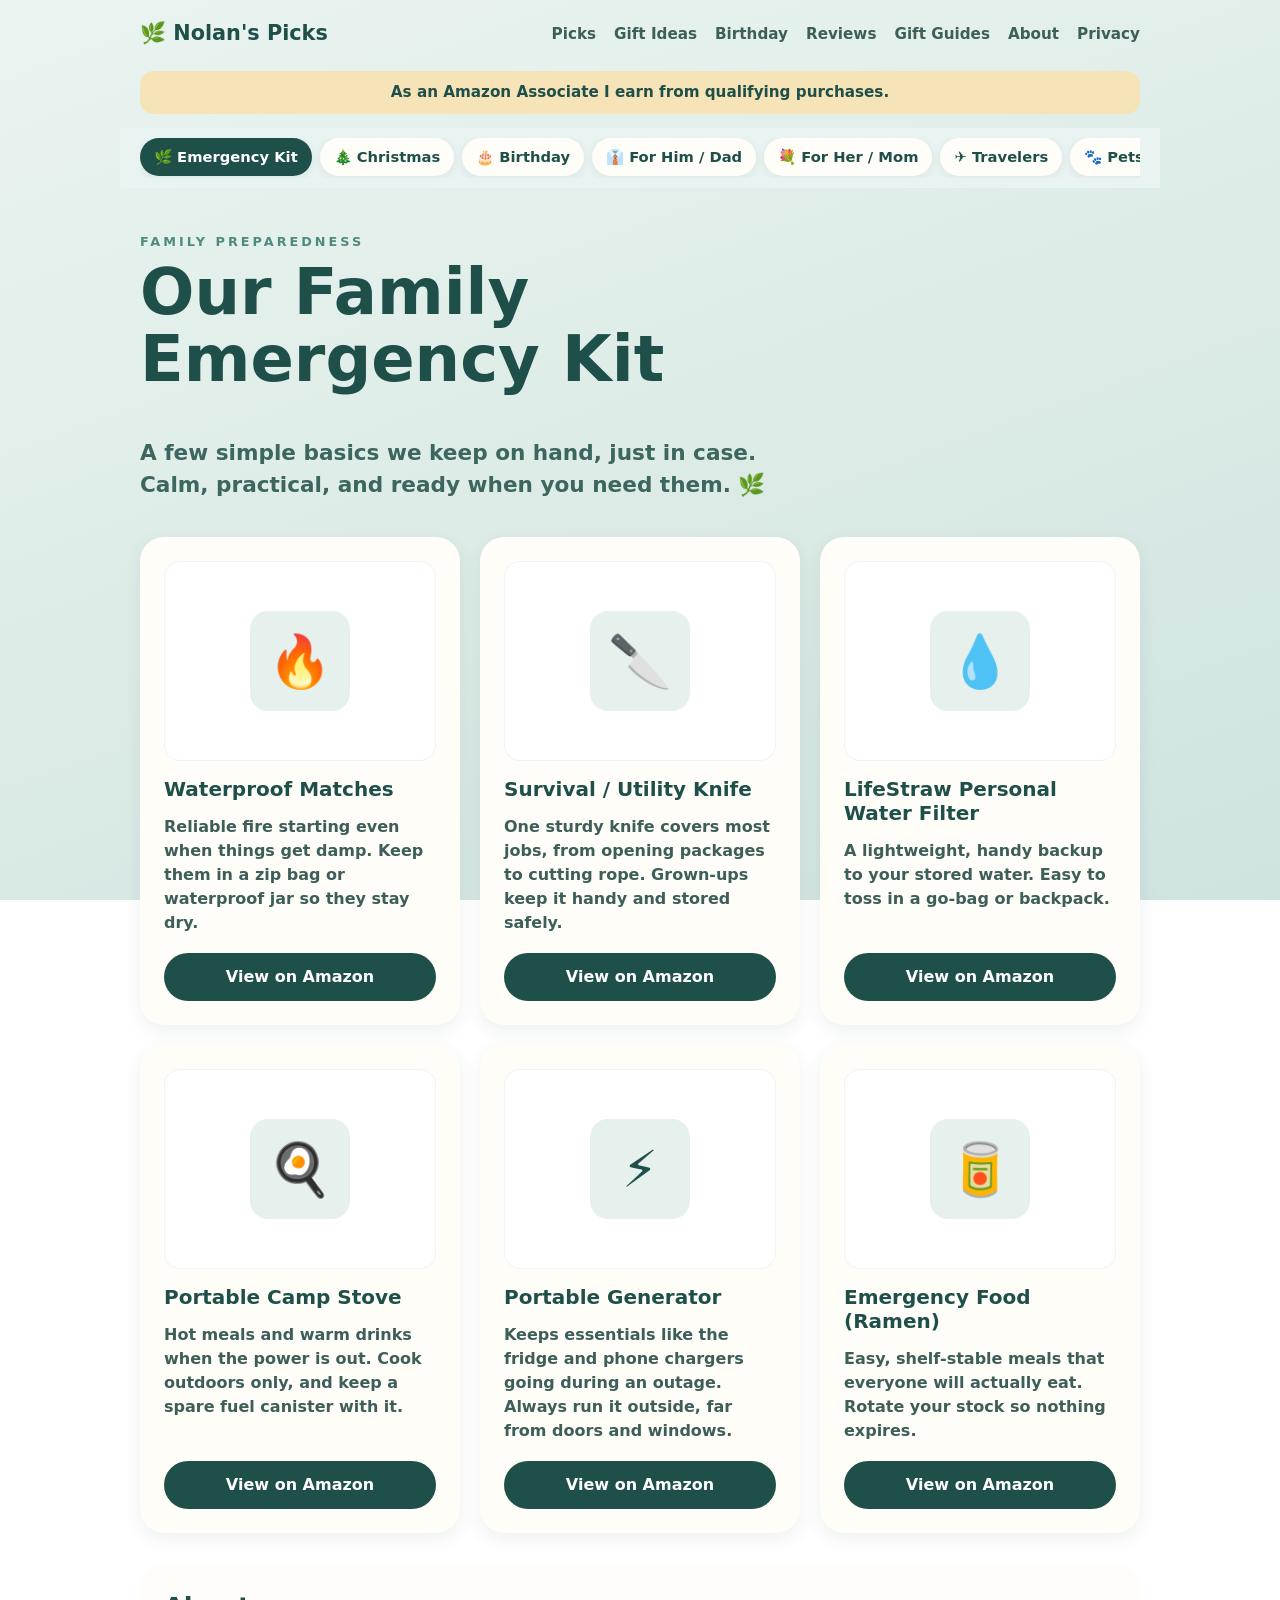
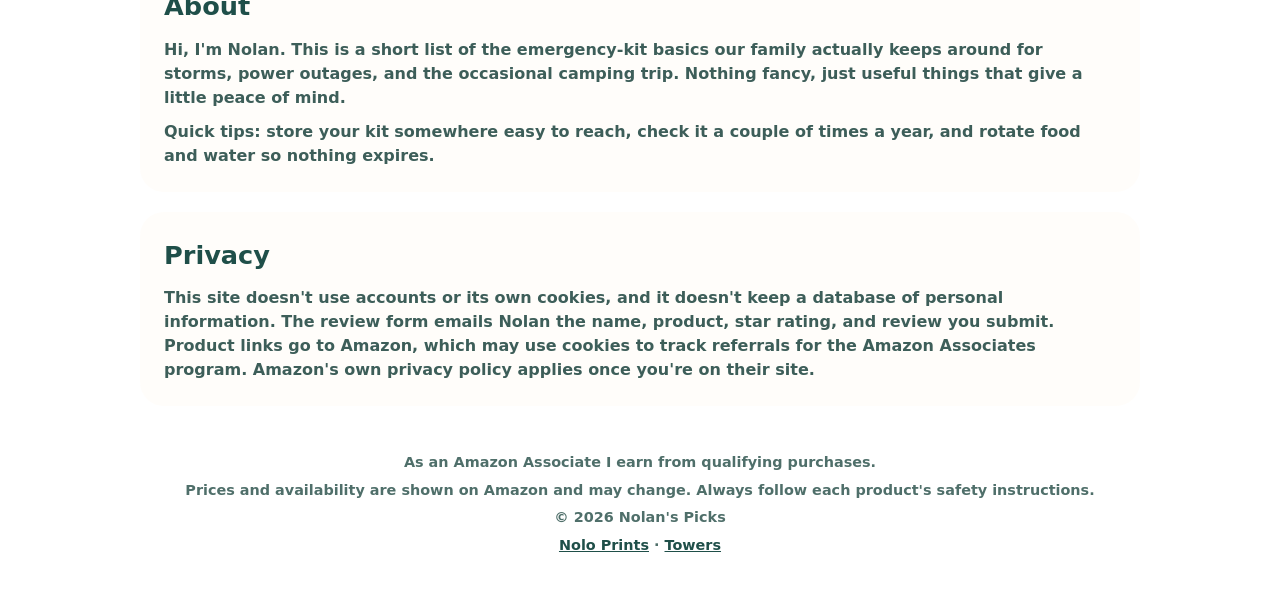
==== commit 93ee597b: "Add Towers, a desktop cardboard-castle game. Guards and zombies play online from GitHub Pages: the h" ====
--- a/index.html
+++ b/index.html
@@ -4,10 +4,10 @@
 <meta charset="utf-8">
 <meta name="viewport" content="width=device-width, initial-scale=1">
 <title>Gift Ideas &amp; Christmas Gift Guide | Nolan's Picks</title>
-<meta name="description" content="Gift ideas and a Christmas gift guide by price band: stocking stuffers, gifts for kids and teens, gifts for him, gifts for her, plus travel gifts, pet gifts, and emergency kit essentials.">
+<meta name="description" content="Gift ideas and a Christmas gift guide: gifts for dad, gifts for mom, gifts for travelers, pet gifts, and emergency kit essentials.">
 <link rel="canonical" href="https://nolan681232.github.io/nolans-picks/">
 <meta property="og:title" content="Gift Ideas &amp; Christmas Gift Guide | Nolan's Picks">
-<meta property="og:description" content="Gift ideas and a Christmas gift guide by price band: stocking stuffers, gifts for kids and teens, gifts for him, gifts for her, plus travel gifts, pet gifts, and emergency kit essentials.">
+<meta property="og:description" content="Gift ideas and a Christmas gift guide: gifts for dad, gifts for mom, gifts for travelers, pet gifts, and emergency kit essentials.">
 <meta property="og:url" content="https://nolan681232.github.io/nolans-picks/">
 <meta property="og:type" content="website">
 <meta property="og:site_name" content="Nolan's Picks">
@@ -17,7 +17,7 @@
 <meta property="og:image:alt" content="Nolan's Picks">
 <meta name="twitter:card" content="summary">
 <meta name="twitter:title" content="Gift Ideas &amp; Christmas Gift Guide | Nolan's Picks">
-<meta name="twitter:description" content="Gift ideas and a Christmas gift guide by price band: stocking stuffers, gifts for kids and teens, gifts for him, gifts for her, plus travel gifts, pet gifts, and emergency kit essentials.">
+<meta name="twitter:description" content="Gift ideas and a Christmas gift guide: gifts for dad, gifts for mom, gifts for travelers, pet gifts, and emergency kit essentials.">
 <meta name="twitter:image" content="https://nolan681232.github.io/nolans-picks/prints/img/about.png">
 <meta name="twitter:image:alt" content="Nolan's Picks">
 <link rel="icon" href="prints/img/about.png" type="image/png">
@@ -30,7 +30,7 @@
       "@id": "https://nolan681232.github.io/nolans-picks/#website",
       "name": "Nolan's Picks",
       "url": "https://nolan681232.github.io/nolans-picks/",
-      "description": "Gift ideas and a Christmas gift guide by price band: stocking stuffers, gifts for kids and teens, gifts for him, gifts for her, plus travel gifts, pet gifts, and emergency kit essentials.",
+      "description": "Gift ideas and a Christmas gift guide: gifts for dad, gifts for mom, gifts for travelers, pet gifts, and emergency kit essentials.",
       "publisher": {
         "@id": "https://nolan681232.github.io/nolans-picks/#organization"
       }
@@ -843,127 +843,6 @@
           "name": "FurHaven Orthopedic Dog Bed, Jumbo/XL (Gray)",
           "url": "https://www.amazon.com/dp/B073Q15NR2?tag=verdantlink0d-20",
           "image": "https://m.media-amazon.com/images/I/61KVzCqVqFL._AC_SL500_.jpg"
-        }
-      ]
-    },
-    {
-      "@type": "ItemList",
-      "@id": "https://nolan681232.github.io/nolans-picks/#christmas-guide",
-      "name": "Christmas Gift Guide",
-      "url": "https://nolan681232.github.io/nolans-picks/#christmas-guide",
-      "numberOfItems": 16,
-      "itemListElement": [
-        {
-          "@type": "ListItem",
-          "position": 1,
-          "name": "LEGO Classic Medium Creative Brick Box 10696",
-          "url": "https://www.amazon.com/dp/B00NHQFA1I/?tag=verdantlink0d-20",
-          "image": "https://m.media-amazon.com/images/I/8160QjpuoOL._AC_SL1500_.jpg"
-        },
-        {
-          "@type": "ListItem",
-          "position": 2,
-          "name": "Burt's Bees Beeswax Lip Balm, 4-Pack",
-          "url": "https://www.amazon.com/dp/B0054LHI5A/?tag=verdantlink0d-20",
-          "image": "https://m.media-amazon.com/images/I/81Ve-s0I-5L._SL1500_.jpg"
-        },
-        {
-          "@type": "ListItem",
-          "position": 3,
-          "name": "Alpha Grillers Instant-Read Meat Thermometer",
-          "url": "https://www.amazon.com/dp/B00S93EQUK/?tag=verdantlink0d-20",
-          "image": "https://m.media-amazon.com/images/I/81QdFq6WSiL._SL1500_.jpg"
-        },
-        {
-          "@type": "ListItem",
-          "position": 4,
-          "name": "Exploding Kittens Original Edition Card Game",
-          "url": "https://www.amazon.com/dp/B010TQY7A8/?tag=verdantlink0d-20",
-          "image": "https://m.media-amazon.com/images/I/71+-Wq2C8zL._AC_SL1500_.jpg"
-        },
-        {
-          "@type": "ListItem",
-          "position": 5,
-          "name": "LANEIGE Lip Sleeping Mask, Berry (0.7 oz)",
-          "url": "https://www.amazon.com/dp/B07XXPHQZK/?tag=verdantlink0d-20",
-          "image": "https://m.media-amazon.com/images/I/61u6yajtlJL._SL1500_.jpg"
-        },
-        {
-          "@type": "ListItem",
-          "position": 6,
-          "name": "Mighty Patch Original Pimple Patches, 36 Count",
-          "url": "https://www.amazon.com/dp/B074PVTPBW/?tag=verdantlink0d-20",
-          "image": "https://m.media-amazon.com/images/I/619GVXIlhjL._SL1500_.jpg"
-        },
-        {
-          "@type": "ListItem",
-          "position": 7,
-          "name": "Glocusent Rechargeable Neck Reading Light",
-          "url": "https://www.amazon.com/dp/B07WNRN9WQ/?tag=verdantlink0d-20",
-          "image": "https://m.media-amazon.com/images/I/614xoTCz--L._AC_SL1500_.jpg"
-        },
-        {
-          "@type": "ListItem",
-          "position": 8,
-          "name": "STANLEY Quencher H2.0 Tumbler 30 oz, Rose Quartz",
-          "url": "https://www.amazon.com/dp/B0CP9YB3Q4/?tag=verdantlink0d-20",
-          "image": "https://m.media-amazon.com/images/I/51-U5dEbEBL._AC_SL1500_.jpg"
-        },
-        {
-          "@type": "ListItem",
-          "position": 9,
-          "name": "Amazon Echo Dot (5th Generation), Charcoal",
-          "url": "https://www.amazon.com/dp/B09B8V1LZ3/?tag=verdantlink0d-20",
-          "image": "https://m.media-amazon.com/images/I/61J2sQtBYDL._AC_SL1500_.jpg"
-        },
-        {
-          "@type": "ListItem",
-          "position": 10,
-          "name": "LEGO Botanicals Mini Bonsai Trees 10373",
-          "url": "https://www.amazon.com/dp/B0DRW8G3WK/?tag=verdantlink0d-20",
-          "image": "https://m.media-amazon.com/images/I/81niL4idn8L._AC_SL1500_.jpg"
-        },
-        {
-          "@type": "ListItem",
-          "position": 11,
-          "name": "REVLON One-Step Volumizer Hair Dryer and Styler, 2.8 in, Black",
-          "url": "https://www.amazon.com/dp/B01LSUQSB0/?tag=verdantlink0d-20",
-          "image": "https://m.media-amazon.com/images/I/61SrWfdHa1L._SL1500_.jpg"
-        },
-        {
-          "@type": "ListItem",
-          "position": 12,
-          "name": "Amazon Fire TV Stick 4K Plus",
-          "url": "https://www.amazon.com/dp/B0F7Z4QZTT/?tag=verdantlink0d-20",
-          "image": "https://m.media-amazon.com/images/I/61JBEw26D7L._AC_SL1500_.jpg"
-        },
-        {
-          "@type": "ListItem",
-          "position": 13,
-          "name": "MAGNA-TILES Classic 100-Piece Magnetic Construction Set",
-          "url": "https://www.amazon.com/dp/B000CBSNRY/?tag=verdantlink0d-20",
-          "image": "https://m.media-amazon.com/images/I/71bRwQFK1vL._AC_SL1500_.jpg"
-        },
-        {
-          "@type": "ListItem",
-          "position": 14,
-          "name": "Instant Pot Duo 6-Quart 7-in-1 Electric Pressure Cooker",
-          "url": "https://www.amazon.com/dp/B00FLYWNYQ/?tag=verdantlink0d-20",
-          "image": "https://m.media-amazon.com/images/I/71Z401LjFFL._AC_SL1500_.jpg"
-        },
-        {
-          "@type": "ListItem",
-          "position": 15,
-          "name": "DEWALT 20V MAX Cordless Drill/Driver Kit (DCD771C2)",
-          "url": "https://www.amazon.com/dp/B00ET5VMTU/?tag=verdantlink0d-20",
-          "image": "https://m.media-amazon.com/images/I/81dmm7FomNL._AC_SL1500_.jpg"
-        },
-        {
-          "@type": "ListItem",
-          "position": 16,
-          "name": "Soundcore by Anker Q30 Noise Cancelling Headphones, Blue",
-          "url": "https://www.amazon.com/dp/B08Q89DN6V/?tag=verdantlink0d-20",
-          "image": "https://m.media-amazon.com/images/I/61mqLk+PP4L._AC_SL1500_.jpg"
         }
       ]
     }
@@ -1020,7 +899,7 @@
 #birthday .feature .thumb{height:240px;margin:0}
 #birthday .feature .btn{width:auto;min-width:240px;justify-self:start}
 @media (max-width:640px){#birthday .feature{grid-template-columns:1fr}#birthday .feature .btn{width:100%}}
-#picks,#gifts,#christmas-guide,#birthday,#about,#privacy{scroll-margin-top:70px}
+#picks,#gifts,#birthday,#about,#privacy{scroll-margin-top:70px}
 .tabs{position:sticky;top:0;z-index:20;margin:14px -20px 0;padding:10px 20px;background:rgba(234,244,241,.92);backdrop-filter:blur(6px);-webkit-backdrop-filter:blur(6px)}
 .tabs ul{list-style:none;display:flex;gap:8px;overflow-x:auto;scrollbar-width:thin;padding-bottom:2px}
 .tabs a{display:inline-block;white-space:nowrap;text-decoration:none;font-weight:800;font-size:.92rem;color:var(--deep);background:var(--card);border-radius:999px;padding:8px 14px;box-shadow:0 2px 8px rgba(36,67,63,.08);transition:background .2s,color .2s}
@@ -1030,7 +909,7 @@
 .shop .disclosure{margin-top:16px}
 .tabs-on .tab-panel{display:none}
 .tabs-on .tab-panel.active{display:block}
-#for-him,#for-her,#travel,#pets,#reviews,#christmas-guide{scroll-margin-top:70px}
+#for-him,#for-her,#travel,#pets,#reviews{scroll-margin-top:70px}
 
 .sr-only{position:absolute;width:1px;height:1px;padding:0;margin:-1px;overflow:hidden;clip:rect(0,0,0,0);white-space:nowrap;border:0}
 a:focus-visible{outline:3px solid var(--accent);outline-offset:3px}
@@ -1064,7 +943,7 @@
 <div class="wrap">
   <nav aria-label="Primary">
     <h1 class="brand"><a href="#">🌿 Nolan's Picks</a></h1>
-    <ul><li><a href="#picks">Picks</a></li><li><a href="#gifts">Gift Ideas</a></li><li><a href="#christmas-guide">Gift Guide</a></li><li><a href="#birthday">Birthday</a></li><li><a href="#reviews">Reviews</a></li><li><a href="#for-him">Gift Guides</a></li><li><a href="#about">About</a></li><li><a href="#privacy">Privacy</a></li></ul>
+    <ul><li><a href="#picks">Picks</a></li><li><a href="#gifts">Gift Ideas</a></li><li><a href="#birthday">Birthday</a></li><li><a href="#reviews">Reviews</a></li><li><a href="#for-him">Gift Guides</a></li><li><a href="#about">About</a></li><li><a href="#privacy">Privacy</a></li></ul>
   </nav>
 
   <!-- Required Amazon Associates disclosure (top) -->
@@ -1076,7 +955,6 @@
     <ul>
       <li><a href="#picks">🌿 Emergency Kit</a></li>
       <li><a href="#gifts">🎄 Christmas</a></li>
-      <li><a href="#christmas-guide">Christmas Gift Guide 🎄</a></li>
       <li><a href="#birthday">🎂 Birthday</a></li>
       <li><a href="#for-him">👔 For Him / Dad</a></li>
       <li><a href="#for-her">💐 For Her / Mom</a></li>
@@ -1105,16 +983,6 @@
         <p class="sub">Fun, hands-on gifts for curious kids, grouped by age.</p>
       </div>
       <div id="gift-groups"><!-- groups are rendered from the GIFTS list below --></div>
-    </section>
-
-    <section class="tab-panel shop" id="christmas-guide" aria-labelledby="christmas-guide-heading">
-      <div class="section-head">
-        <div class="eyebrow">Holiday 2026</div>
-        <h2 id="christmas-guide-heading">Christmas Gift Guide 🎄</h2>
-        <p class="sub">Popular, well-reviewed gifts across three price bands, with a note on each card for who it suits. Bands follow the price on Amazon when this guide was written. Prices change, so check the listing before you buy.</p>
-        <p class="disclosure">As an Amazon Associate I earn from qualifying purchases.</p>
-      </div>
-      <div id="christmas-guide-groups"><!-- groups are rendered from the CHRISTMAS_GUIDE list below --></div>
     </section>
 
     <section class="tab-panel" id="birthday" aria-labelledby="birthday-heading">
@@ -1281,7 +1149,7 @@
     <p><strong>As an Amazon Associate I earn from qualifying purchases.</strong></p>
     <p>Prices and availability are shown on Amazon and may change. Always follow each product's safety instructions.</p>
     <p>&copy; <span id="year">2026</span> Nolan's Picks</p>
-    <p><a href="prints/">Nolo Prints</a></p>
+    <p><a href="prints/">Nolo Prints</a> · <a href="towers/">Towers</a></p>
   </footer>
 </div>
 
@@ -1506,56 +1374,6 @@
       <div class="grid">${GIFTS.filter(p => p.group === g).map(card).join("")}</div>
     </div>`).join("");
 })();
-
-/* =========================================================
-   CHRISTMAS GIFT GUIDE — same fields as GIFTS, plus
-     who: which person the card is for (shown on the card)
-   group is the price band. Do not add star ratings, review
-   quotes, or exact prices.
-   ========================================================= */
-const CHRISTMAS_BANDS = {"Under $25": "Small gifts", "$25–$50": "Mid-range gifts", "$50+": "Bigger gifts"};
-const CHRISTMAS_GUIDE = [
-  {"group": "Under $25", "who": "For kids and teens", "icon": "🧱", "name": "LEGO Classic Medium Creative Brick Box 10696", "tip": "A box of classic bricks for open-ended building, including pieces for simple vehicles and animals.", "url": "https://www.amazon.com/dp/B00NHQFA1I/?tag=verdantlink0d-20", "img": "https://m.media-amazon.com/images/I/8160QjpuoOL._AC_SL1500_.jpg"},
-  {"group": "Under $25", "who": "Stocking stuffer", "icon": "🐝", "name": "Burt's Bees Beeswax Lip Balm, 4-Pack", "tip": "Four small tubes of tint-free beeswax lip balm, an easy stocking stuffer for dry winter lips.", "url": "https://www.amazon.com/dp/B0054LHI5A/?tag=verdantlink0d-20", "img": "https://m.media-amazon.com/images/I/81Ve-s0I-5L._SL1500_.jpg"},
-  {"group": "Under $25", "who": "For him", "icon": "🍖", "name": "Alpha Grillers Instant-Read Meat Thermometer", "tip": "A pocket-size instant-read thermometer with a backlit display, for grilling and checking that dinner is done.", "url": "https://www.amazon.com/dp/B00S93EQUK/?tag=verdantlink0d-20", "img": "https://m.media-amazon.com/images/I/81QdFq6WSiL._SL1500_.jpg"},
-  {"group": "Under $25", "who": "For kids and teens", "icon": "🐱", "name": "Exploding Kittens Original Edition Card Game", "tip": "A short card game for 2 to 5 players, ages 7 and up, about dodging the kitten that ends the round.", "url": "https://www.amazon.com/dp/B010TQY7A8/?tag=verdantlink0d-20", "img": "https://m.media-amazon.com/images/I/71+-Wq2C8zL._AC_SL1500_.jpg"},
-  {"group": "Under $25", "who": "For her", "icon": "💋", "name": "LANEIGE Lip Sleeping Mask, Berry (0.7 oz)", "tip": "An overnight lip mask in Berry for dry or flaky lips, small enough to tuck into a stocking.", "url": "https://www.amazon.com/dp/B07XXPHQZK/?tag=verdantlink0d-20", "img": "https://m.media-amazon.com/images/I/61u6yajtlJL._SL1500_.jpg"},
-  {"group": "Under $25", "who": "Stocking stuffer", "icon": "✨", "name": "Mighty Patch Original Pimple Patches, 36 Count", "tip": "Hydrocolloid patches meant to wear overnight on a blemish, a small practical gift for teens.", "url": "https://www.amazon.com/dp/B074PVTPBW/?tag=verdantlink0d-20", "img": "https://m.media-amazon.com/images/I/619GVXIlhjL._SL1500_.jpg"},
-  {"group": "Under $25", "who": "Stocking stuffer", "icon": "📖", "name": "Glocusent Rechargeable Neck Reading Light", "tip": "A bendable rechargeable reading light with adjustable color, for reading in bed without switching on a lamp.", "url": "https://www.amazon.com/dp/B07WNRN9WQ/?tag=verdantlink0d-20", "img": "https://m.media-amazon.com/images/I/614xoTCz--L._AC_SL1500_.jpg"},
-  {"group": "$25–$50", "who": "For her", "icon": "🥤", "name": "STANLEY Quencher H2.0 Tumbler 30 oz, Rose Quartz", "tip": "A 30-ounce insulated tumbler in Rose Quartz with a handle and straw lid, for someone who carries a drink all day.", "url": "https://www.amazon.com/dp/B0CP9YB3Q4/?tag=verdantlink0d-20", "img": "https://m.media-amazon.com/images/I/51-U5dEbEBL._AC_SL1500_.jpg"},
-  {"group": "$25–$50", "who": "For him", "icon": "🔊", "name": "Amazon Echo Dot (5th Generation), Charcoal", "tip": "A compact Alexa speaker for a nightstand or desk, for music, timers, and questions out loud.", "url": "https://www.amazon.com/dp/B09B8V1LZ3/?tag=verdantlink0d-20", "img": "https://m.media-amazon.com/images/I/61J2sQtBYDL._AC_SL1500_.jpg"},
-  {"group": "$25–$50", "who": "For kids and teens", "icon": "🌳", "name": "LEGO Botanicals Mini Bonsai Trees 10373", "tip": "Brick-built mini bonsai trees for display, a calm build for teens or adults who like LEGO that stays on a shelf.", "url": "https://www.amazon.com/dp/B0DRW8G3WK/?tag=verdantlink0d-20", "img": "https://m.media-amazon.com/images/I/81niL4idn8L._AC_SL1500_.jpg"},
-  {"group": "$25–$50", "who": "For her", "icon": "💇", "name": "REVLON One-Step Volumizer Hair Dryer and Styler, 2.8 in, Black", "tip": "A black dryer brush with a 2.8-inch barrel that dries and smooths hair in one pass.", "url": "https://www.amazon.com/dp/B01LSUQSB0/?tag=verdantlink0d-20", "img": "https://m.media-amazon.com/images/I/61SrWfdHa1L._SL1500_.jpg"},
-  {"group": "$25–$50", "who": "For kids and teens", "icon": "📺", "name": "Amazon Fire TV Stick 4K Plus", "tip": "A compact 4K streaming stick for adding apps to a television.", "url": "https://www.amazon.com/dp/B0F7Z4QZTT/?tag=verdantlink0d-20", "img": "https://m.media-amazon.com/images/I/61JBEw26D7L._AC_SL1500_.jpg"},
-  {"group": "$50+", "who": "For kids and teens", "icon": "🧲", "name": "MAGNA-TILES Classic 100-Piece Magnetic Construction Set", "tip": "A 100-piece set of magnetic building tiles, a bigger box for kids who already like building.", "url": "https://www.amazon.com/dp/B000CBSNRY/?tag=verdantlink0d-20", "img": "https://m.media-amazon.com/images/I/71bRwQFK1vL._AC_SL1500_.jpg"},
-  {"group": "$50+", "who": "For her", "icon": "🍲", "name": "Instant Pot Duo 6-Quart 7-in-1 Electric Pressure Cooker", "tip": "A 6-quart cooker that pressure cooks, slow cooks, steams, and sautés, useful for weeknight meals.", "url": "https://www.amazon.com/dp/B00FLYWNYQ/?tag=verdantlink0d-20", "img": "https://m.media-amazon.com/images/I/71Z401LjFFL._AC_SL1500_.jpg"},
-  {"group": "$50+", "who": "For him", "icon": "🛠️", "name": "DEWALT 20V MAX Cordless Drill/Driver Kit (DCD771C2)", "tip": "A 20V cordless drill kit that includes a battery and charger, for home projects and repairs.", "url": "https://www.amazon.com/dp/B00ET5VMTU/?tag=verdantlink0d-20", "img": "https://m.media-amazon.com/images/I/81dmm7FomNL._AC_SL1500_.jpg"},
-  {"group": "$50+", "who": "For kids and teens", "icon": "🎧", "name": "Soundcore by Anker Q30 Noise Cancelling Headphones, Blue", "tip": "Noise-cancelling headphones in blue, for a teen who listens to music while studying or on the go.", "url": "https://www.amazon.com/dp/B08Q89DN6V/?tag=verdantlink0d-20", "img": "https://m.media-amazon.com/images/I/61mqLk+PP4L._AC_SL1500_.jpg"}
-];
-
-(function () {
-  const root = document.getElementById("christmas-guide-groups");
-  if (!root) return;
-  const esc = s => String(s).replace(/[&<>"']/g, c => ({"&":"&amp;","<":"&lt;",">":"&gt;",'"':"&quot;","'":"&#39;"}[c]));
-  const thumb = p => `<a class="thumb" href="${esc(p.url)}" target="_blank" rel="sponsored noopener" aria-label="${esc(p.name)}">${p.img
-    ? `<img src="${esc(p.img)}" alt="${esc(p.name)}" loading="lazy" data-icon="${esc(p.icon)}" onerror="this.replaceWith(Object.assign(document.createElement('div'),{className:'ico',textContent:this.dataset.icon}))">`
-    : `<div class="ico" aria-hidden="true">${esc(p.icon)}</div>`}</a>`;
-  const card = p => `
-    <article class="card">
-      ${thumb(p)}
-      <h3 class="name">${esc(p.name)}</h3>
-      <p class="for-line">${esc(p.who)}</p>
-      <p class="tip">${esc(p.tip)}</p>
-      <a class="btn" href="${esc(p.url)}" target="_blank" rel="sponsored noopener">View on Amazon<span class="sr-only">: ${esc(p.name)} (opens in a new tab)</span></a>
-      ${seeReviewsLink(p.url, p.name)}
-    </article>`;
-  const order = [...new Set(CHRISTMAS_GUIDE.map(g => g.group))];
-  root.innerHTML = order.map(g => `
-    <div class="group">
-      <h3><span class="badge">${esc(g)}</span> ${esc(CHRISTMAS_BANDS[g] || "")}</h3>
-      <div class="grid">${CHRISTMAS_GUIDE.filter(p => p.group === g).map(card).join("")}</div>
-    </div>`).join("");
-})();
 </script>
 <script>
 /* =========================================================
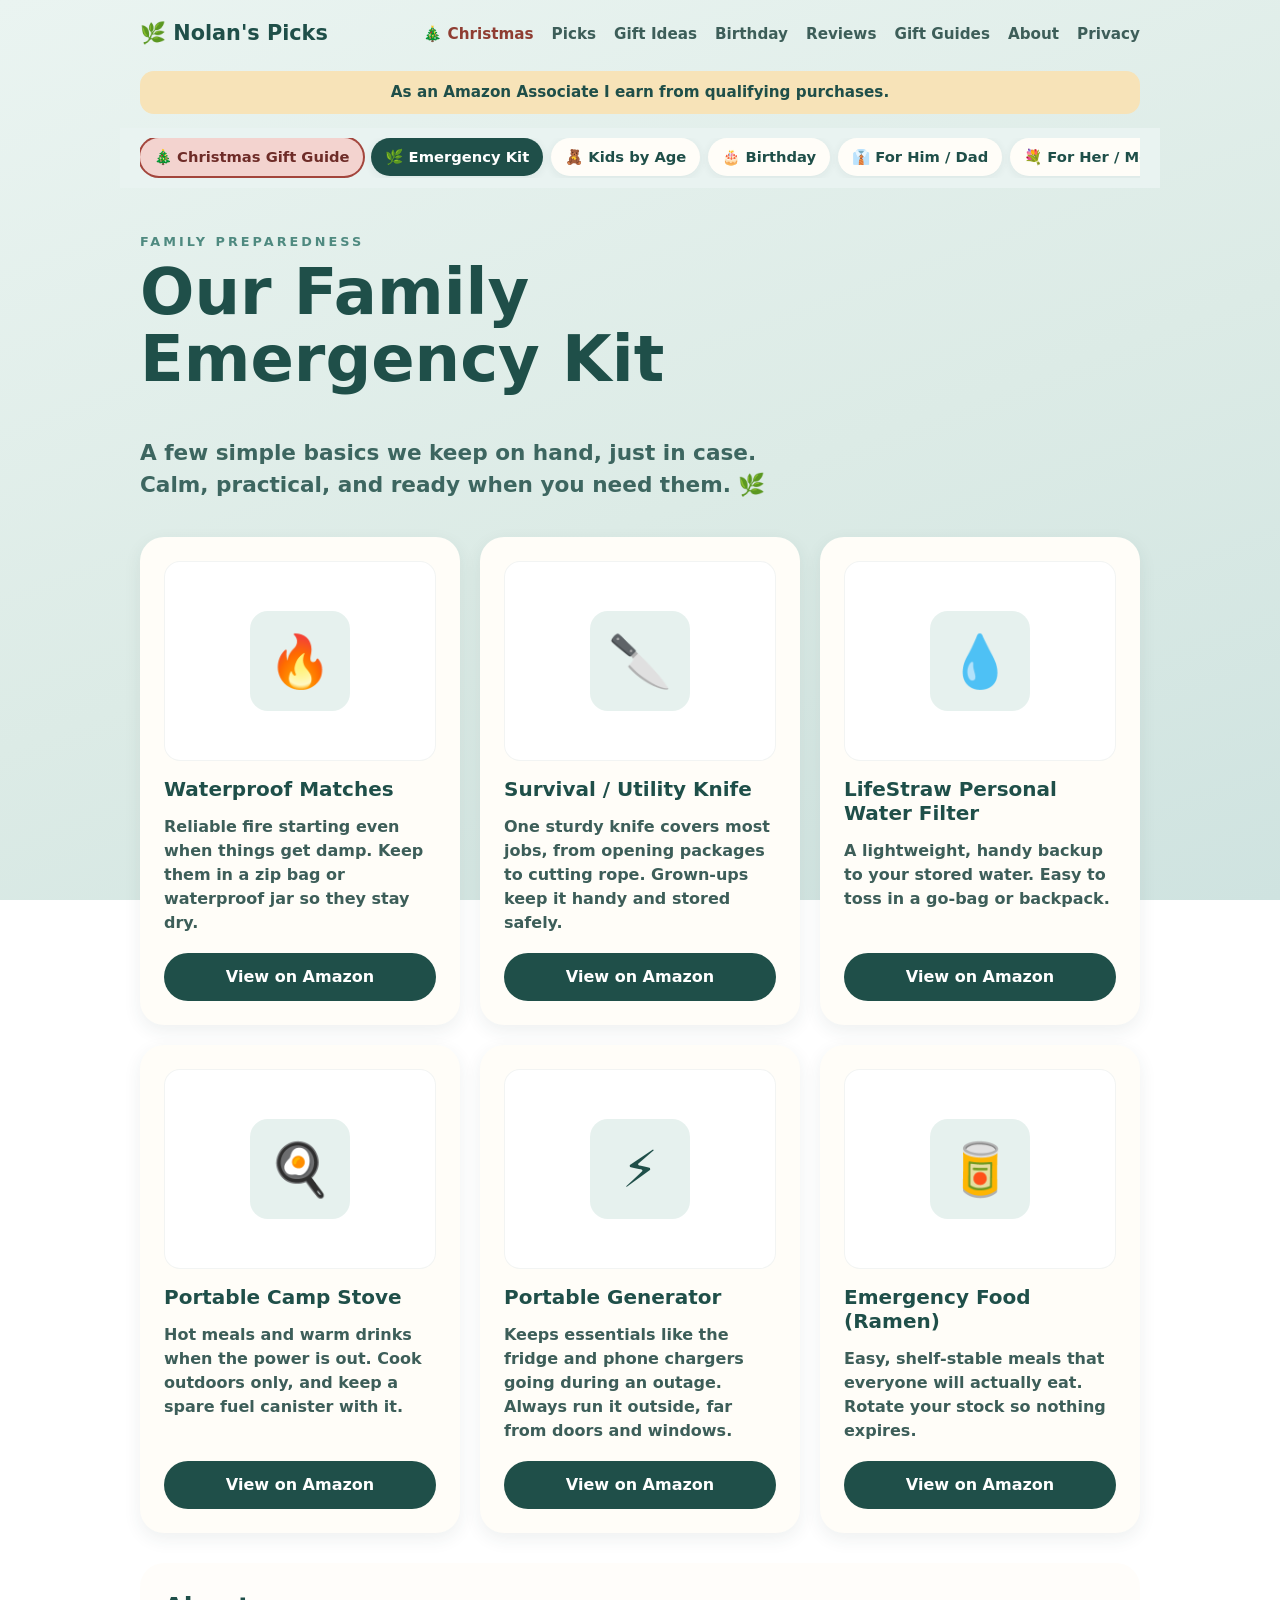
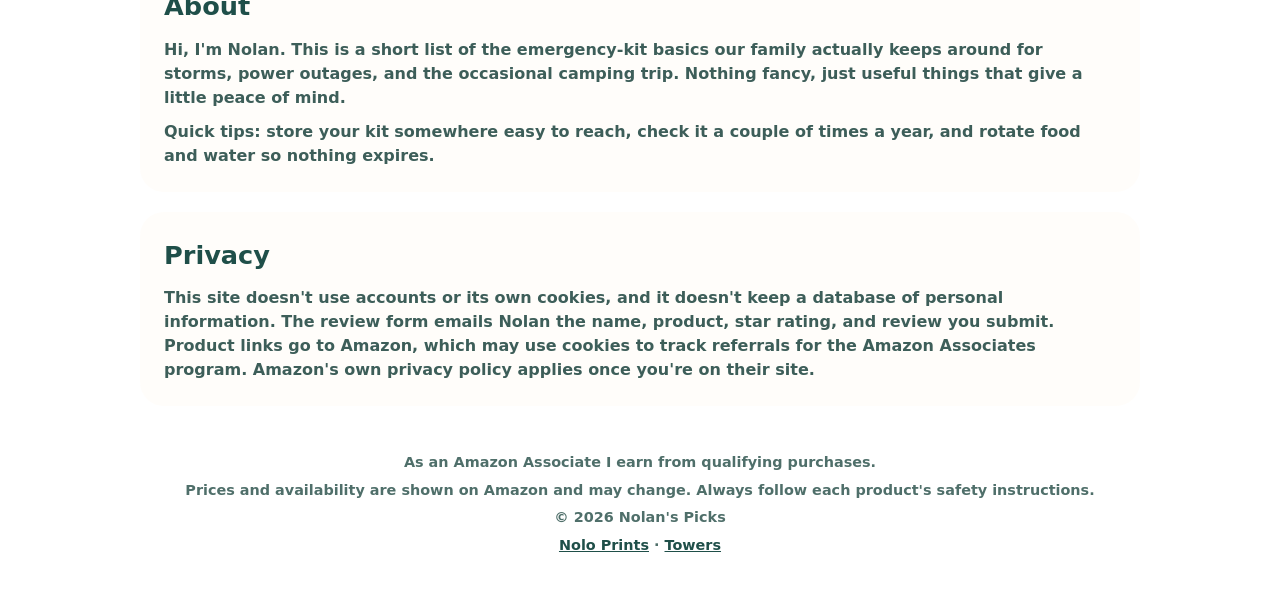
==== commit 1ae6d436: "Add Towers, a desktop cardboard-castle game (#19) * Add Towers, a desktop cardboard-castle game.  Gu" ====
--- a/index.html
+++ b/index.html
@@ -3,11 +3,11 @@
 <head>
 <meta charset="utf-8">
 <meta name="viewport" content="width=device-width, initial-scale=1">
-<title>Gift Ideas &amp; Christmas Gift Guide | Nolan's Picks</title>
-<meta name="description" content="Gift ideas and a Christmas gift guide: gifts for dad, gifts for mom, gifts for travelers, pet gifts, and emergency kit essentials.">
+<title>Christmas Gift Guide &amp; Gift Ideas | Nolan's Picks</title>
+<meta name="description" content="Christmas gift guide with gifts for him, for her, kids and teens, stocking stuffers, and tech, plus gifts for dad and mom, travelers, pets, and emergency kit essentials.">
 <link rel="canonical" href="https://nolan681232.github.io/nolans-picks/">
-<meta property="og:title" content="Gift Ideas &amp; Christmas Gift Guide | Nolan's Picks">
-<meta property="og:description" content="Gift ideas and a Christmas gift guide: gifts for dad, gifts for mom, gifts for travelers, pet gifts, and emergency kit essentials.">
+<meta property="og:title" content="Christmas Gift Guide &amp; Gift Ideas | Nolan's Picks">
+<meta property="og:description" content="Christmas gift guide with gifts for him, for her, kids and teens, stocking stuffers, and tech, plus gifts for dad and mom, travelers, pets, and emergency kit essentials.">
 <meta property="og:url" content="https://nolan681232.github.io/nolans-picks/">
 <meta property="og:type" content="website">
 <meta property="og:site_name" content="Nolan's Picks">
@@ -16,8 +16,8 @@
 <meta property="og:image:height" content="800">
 <meta property="og:image:alt" content="Nolan's Picks">
 <meta name="twitter:card" content="summary">
-<meta name="twitter:title" content="Gift Ideas &amp; Christmas Gift Guide | Nolan's Picks">
-<meta name="twitter:description" content="Gift ideas and a Christmas gift guide: gifts for dad, gifts for mom, gifts for travelers, pet gifts, and emergency kit essentials.">
+<meta name="twitter:title" content="Christmas Gift Guide &amp; Gift Ideas | Nolan's Picks">
+<meta name="twitter:description" content="Christmas gift guide with gifts for him, for her, kids and teens, stocking stuffers, and tech, plus gifts for dad and mom, travelers, pets, and emergency kit essentials.">
 <meta name="twitter:image" content="https://nolan681232.github.io/nolans-picks/prints/img/about.png">
 <meta name="twitter:image:alt" content="Nolan's Picks">
 <link rel="icon" href="prints/img/about.png" type="image/png">
@@ -30,7 +30,7 @@
       "@id": "https://nolan681232.github.io/nolans-picks/#website",
       "name": "Nolan's Picks",
       "url": "https://nolan681232.github.io/nolans-picks/",
-      "description": "Gift ideas and a Christmas gift guide: gifts for dad, gifts for mom, gifts for travelers, pet gifts, and emergency kit essentials.",
+      "description": "Christmas gift guide with gifts for him, for her, kids and teens, stocking stuffers, and tech, plus gifts for dad and mom, travelers, pets, and emergency kit essentials.",
       "publisher": {
         "@id": "https://nolan681232.github.io/nolans-picks/#organization"
       }
@@ -294,6 +294,134 @@
           "name": "Hot Wheels Action Loop Cyclone Challenge Track Set",
           "url": "https://www.amazon.com/dp/B0CKJ6WGWW?tag=verdantlink0d-20",
           "image": "https://m.media-amazon.com/images/I/71Spv-jV5hL._AC_SL500_.jpg"
+        }
+      ]
+    },
+    {
+      "@type": "ItemList",
+      "@id": "https://nolan681232.github.io/nolans-picks/#christmas-guide",
+      "name": "Christmas Gift Guide",
+      "url": "https://nolan681232.github.io/nolans-picks/#christmas-guide",
+      "numberOfItems": 17,
+      "itemListElement": [
+        {
+          "@type": "ListItem",
+          "position": 1,
+          "name": "Bose QuietComfort Headphones - Wireless Bluetooth Headphones, Active Over Ear Noise Cancelling and Mic, USB-C Charging, Deep Bass, Up to 24 Hours of Playtime, Black",
+          "url": "https://www.amazon.com/dp/B0CCZ26B5V/?tag=verdantlink0d-20",
+          "image": "https://m.media-amazon.com/images/I/61windvlNZL._AC_SL500_.jpg"
+        },
+        {
+          "@type": "ListItem",
+          "position": 2,
+          "name": "Ninja® CREAMi® 7-in-1 Ice Cream Maker, Ice Cream, Gelato & more, NC299AMZ",
+          "url": "https://www.amazon.com/dp/B09QV24FFZ/?tag=verdantlink0d-20",
+          "image": "https://m.media-amazon.com/images/I/71sfGeMtEgL._AC_SL500_.jpg"
+        },
+        {
+          "@type": "ListItem",
+          "position": 3,
+          "name": "Lodge Pre-Seasoned Cast Iron Skillet, PFAS-Free, 10.25 Inches",
+          "url": "https://www.amazon.com/dp/B00006JSUA/?tag=verdantlink0d-20",
+          "image": "https://m.media-amazon.com/images/I/71iH2iNxTZL._AC_SL500_.jpg"
+        },
+        {
+          "@type": "ListItem",
+          "position": 4,
+          "name": "LEGO Botanicals Orchid - Artificial, Fake Indoor Flowers Building Set for Home, Kitchen, Desk Decoration, Adults Ages 18+ - Gift for Birthdays - 10311",
+          "url": "https://www.amazon.com/dp/B09Q4L157D/?tag=verdantlink0d-20",
+          "image": "https://m.media-amazon.com/images/I/71iY-AO2D1L._AC_SL500_.jpg"
+        },
+        {
+          "@type": "ListItem",
+          "position": 5,
+          "name": "Shark FlexStyle, Air Multi-Styler & Hair Drying System, Stone, HD430",
+          "url": "https://www.amazon.com/dp/B0B89P16MC/?tag=verdantlink0d-20",
+          "image": "https://m.media-amazon.com/images/I/71XnLIh6Q1L._AC_SL500_.jpg"
+        },
+        {
+          "@type": "ListItem",
+          "position": 6,
+          "name": "Hatch Restore 3 | Science-Backed Sleep Audio, Circadian Lighting (Putty)",
+          "url": "https://www.amazon.com/dp/B0DLLSCVZW/?tag=verdantlink0d-20",
+          "image": "https://m.media-amazon.com/images/I/81CwfQrlU7L._AC_SL500_.jpg"
+        },
+        {
+          "@type": "ListItem",
+          "position": 7,
+          "name": "Nex Playground - The Active Play System for Kids & Families Where Indoor Physical Activity Meets Interactive Family Fun and is Great for Gaming Nights, Parties and Playdates",
+          "url": "https://www.amazon.com/dp/B0D2JGYX3F/?tag=verdantlink0d-20",
+          "image": "https://m.media-amazon.com/images/I/61Pg7ofgYHL._AC_SL500_.jpg"
+        },
+        {
+          "@type": "ListItem",
+          "position": 8,
+          "name": "KODAK Printomatic Full-Color Instant Print Digital Camera, Zink 2x3\" (5.1x7.5 cm) Sticky-Back Photo Paper, 5MP, Portable, Creative Fun Gift for Birthday, Christmas, Holiday, Blue",
+          "url": "https://www.amazon.com/dp/B07BB5FDS2/?tag=verdantlink0d-20",
+          "image": "https://m.media-amazon.com/images/I/71dQCQTM3jL._AC_SL500_.jpg"
+        },
+        {
+          "@type": "ListItem",
+          "position": 9,
+          "name": "Yoto Mini (2024 Edition) - Portable Kids Audio Player, Ages 3-12",
+          "url": "https://www.amazon.com/dp/B0D541M5C6/?tag=verdantlink0d-20",
+          "image": "https://m.media-amazon.com/images/I/61NzfPs8soL._AC_SL500_.jpg"
+        },
+        {
+          "@type": "ListItem",
+          "position": 10,
+          "name": "BIODANCE Bio-Collagen Real Deep Mask for Hydrating & Plumping (4ea)",
+          "url": "https://www.amazon.com/dp/B0B2RM68G2/?tag=verdantlink0d-20",
+          "image": "https://m.media-amazon.com/images/I/51ubxqzNGIL._AC_SL500_.jpg"
+        },
+        {
+          "@type": "ListItem",
+          "position": 11,
+          "name": "Crayola Globbles Fidget Toy, 6ct, Sticky Stress Ball, Kid Stocking Stuffers",
+          "url": "https://www.amazon.com/dp/B07HDX46HS/?tag=verdantlink0d-20",
+          "image": "https://m.media-amazon.com/images/I/71uE0L7cFOL._AC_SL500_.jpg"
+        },
+        {
+          "@type": "ListItem",
+          "position": 12,
+          "name": "LEGO Snowman Ornaments 40812",
+          "url": "https://www.amazon.com/dp/B0G2KJ8V5R/?tag=verdantlink0d-20",
+          "image": "https://m.media-amazon.com/images/I/71mUU78SAJL._AC_SL500_.jpg"
+        },
+        {
+          "@type": "ListItem",
+          "position": 13,
+          "name": "Burt's Bees 100% Natural Moisturizing Lip Balm (Original Beeswax)",
+          "url": "https://www.amazon.com/dp/B0054LHI5A/?tag=verdantlink0d-20",
+          "image": "https://m.media-amazon.com/images/I/81Ve-s0I-5L._AC_SL500_.jpg"
+        },
+        {
+          "@type": "ListItem",
+          "position": 14,
+          "name": "Amazon Kindle Colorsoft 16 GB (2024 model) – With color display that brings covers and content to life, now highlight in color – No Ads – Black, With 3 months of Kindle+ (auto-renewal)",
+          "url": "https://www.amazon.com/dp/B0FJBNPJ9P/?tag=verdantlink0d-20",
+          "image": "https://m.media-amazon.com/images/I/71yOMwSc3aL._AC_SL500_.jpg"
+        },
+        {
+          "@type": "ListItem",
+          "position": 15,
+          "name": "Amazon Fire TV Stick 4K Max (newest model), streaming device, with AI-powered Fire TV Search, supports Wi-Fi 6E, free & live TV without cable or satellite, find shows faster with Alexa+",
+          "url": "https://www.amazon.com/dp/B0BP9SNVH9/?tag=verdantlink0d-20",
+          "image": "https://m.media-amazon.com/images/I/616r+TN+VRL._AC_SL500_.jpg"
+        },
+        {
+          "@type": "ListItem",
+          "position": 16,
+          "name": "Amazon Echo Spot, Great for nightstands, offices and kitchens, Smart alarm clock, Designed for Alexa+, Glacier White",
+          "url": "https://www.amazon.com/dp/B0BFCBKXWL/?tag=verdantlink0d-20",
+          "image": "https://m.media-amazon.com/images/I/71xDWzzTO5L._AC_SL500_.jpg"
+        },
+        {
+          "@type": "ListItem",
+          "position": 17,
+          "name": "Anker Power Bank,10,000mAh 30W with USB-C Travel Essential Portable Charger",
+          "url": "https://www.amazon.com/dp/B0CZ9M6X8Q/?tag=verdantlink0d-20",
+          "image": "https://m.media-amazon.com/images/I/61wj4AVKTGL._AC_SL500_.jpg"
         }
       ]
     },
@@ -905,11 +1033,16 @@
 .tabs a{display:inline-block;white-space:nowrap;text-decoration:none;font-weight:800;font-size:.92rem;color:var(--deep);background:var(--card);border-radius:999px;padding:8px 14px;box-shadow:0 2px 8px rgba(36,67,63,.08);transition:background .2s,color .2s}
 .tabs a:hover,.tabs a:focus{background:var(--mint)}
 .tabs a[aria-current="page"]{background:var(--deep);color:#fff}
+.tabs a.festive{background:#f3d3cf;color:#6e2c28;box-shadow:0 0 0 2px #a3453c}
+.tabs a.festive:hover,.tabs a.festive:focus{background:#e8b8b2;color:#6e2c28}
+.tabs a.festive[aria-current="page"]{background:#8f3d32;color:#fff;box-shadow:none}
+nav ul a.nav-festive{color:#8f3d32}
+nav ul a.nav-festive:hover,nav ul a.nav-festive:focus{color:#6e2c28}
 .shop .btn{width:100%}
 .shop .disclosure{margin-top:16px}
 .tabs-on .tab-panel{display:none}
 .tabs-on .tab-panel.active{display:block}
-#for-him,#for-her,#travel,#pets,#reviews{scroll-margin-top:70px}
+#christmas-guide,#for-him,#for-her,#travel,#pets,#reviews{scroll-margin-top:70px}
 
 .sr-only{position:absolute;width:1px;height:1px;padding:0;margin:-1px;overflow:hidden;clip:rect(0,0,0,0);white-space:nowrap;border:0}
 a:focus-visible{outline:3px solid var(--accent);outline-offset:3px}
@@ -943,7 +1076,7 @@
 <div class="wrap">
   <nav aria-label="Primary">
     <h1 class="brand"><a href="#">🌿 Nolan's Picks</a></h1>
-    <ul><li><a href="#picks">Picks</a></li><li><a href="#gifts">Gift Ideas</a></li><li><a href="#birthday">Birthday</a></li><li><a href="#reviews">Reviews</a></li><li><a href="#for-him">Gift Guides</a></li><li><a href="#about">About</a></li><li><a href="#privacy">Privacy</a></li></ul>
+    <ul><li><a class="nav-festive" href="#christmas-guide">🎄 Christmas</a></li><li><a href="#picks">Picks</a></li><li><a href="#gifts">Gift Ideas</a></li><li><a href="#birthday">Birthday</a></li><li><a href="#reviews">Reviews</a></li><li><a href="#for-him">Gift Guides</a></li><li><a href="#about">About</a></li><li><a href="#privacy">Privacy</a></li></ul>
   </nav>
 
   <!-- Required Amazon Associates disclosure (top) -->
@@ -953,8 +1086,9 @@
   <!-- Section tabs -->
   <nav class="tabs" aria-label="Sections">
     <ul>
+      <li><a class="festive" href="#christmas-guide">🎄 Christmas Gift Guide</a></li>
       <li><a href="#picks">🌿 Emergency Kit</a></li>
-      <li><a href="#gifts">🎄 Christmas</a></li>
+      <li><a href="#gifts">🧸 Kids by Age</a></li>
       <li><a href="#birthday">🎂 Birthday</a></li>
       <li><a href="#for-him">👔 For Him / Dad</a></li>
       <li><a href="#for-her">💐 For Her / Mom</a></li>
@@ -971,6 +1105,16 @@
   </header>
 
   <main>
+    <section class="tab-panel shop" id="christmas-guide" aria-labelledby="christmas-guide-heading">
+      <div class="section-head">
+        <div class="eyebrow">Holiday 2026</div>
+        <h2 id="christmas-guide-heading">🎄 Christmas Gift Guide</h2>
+        <p class="sub">Popular gifts grouped for him, for her, kids and teens, stockings, and tech. Prices change often, so check Amazon for today's price.</p>
+        <p class="disclosure">As an Amazon Associate I earn from qualifying purchases.</p>
+      </div>
+      <div id="christmas-groups"><!-- groups are rendered from the CHRISTMAS list below --></div>
+    </section>
+
     <section class="tab-panel" id="picks" aria-label="Emergency kit picks">
       <div class="grid" id="product-grid"><!-- cards are rendered from the PRODUCTS list below --></div>
       <noscript><p>Please enable JavaScript to see the product list.</p></noscript>
@@ -1892,6 +2036,179 @@
   document.querySelectorAll("[data-shop]").forEach(el => { el.innerHTML = (SHOP[el.dataset.shop] || []).map(card).join(""); });
 })();
 
+
+/* =========================================================
+   CHRISTMAS GIFT GUIDE — same fields as GIFTS.
+   Product names are the current Amazon listing titles.
+   Tips describe the listing. No prices, star ratings,
+   review counts, or review quotes.
+   ========================================================= */
+const CHRISTMAS_GROUPS = ["For Him", "For Her", "For Kids & Teens", "Stocking Stuffers", "Tech Gifts"];
+const CHRISTMAS_LABELS = {
+  "For Him": "Useful gear",
+  "For Her": "Cozy picks",
+  "For Kids & Teens": "Play and make",
+  "Stocking Stuffers": "Small gifts for a stocking",
+  "Tech Gifts": "Gadgets"
+};
+const CHRISTMAS = [
+  {
+    group: "For Him",
+    icon: "🎧",
+    name: "Bose QuietComfort Headphones - Wireless Bluetooth Headphones, Active Over Ear Noise Cancelling and Mic, USB-C Charging, Deep Bass, Up to 24 Hours of Playtime, Black",
+    tip: "Over-ear Bluetooth headphones with noise cancelling, Quiet and Aware modes, and adjustable EQ. Bose rates the battery at up to 24 hours, and a short USB-C charge adds more play time. A wired audio cable with a microphone is included. This listing is the black pair.",
+    url: "https://www.amazon.com/dp/B0CCZ26B5V/?tag=verdantlink0d-20",
+    img: "https://m.media-amazon.com/images/I/61windvlNZL._AC_SL500_.jpg"
+  },
+  {
+    group: "For Him",
+    icon: "🍦",
+    name: "Ninja® CREAMi® 7-in-1 Ice Cream Maker, Ice Cream, Gelato & more, NC299AMZ",
+    tip: "A pint-style ice cream maker with seven one-touch programs: ice cream, gelato, sorbet, milkshake, smoothie bowl, lite ice cream, and mix-in. Freeze the base first, then the machine processes it. This listing is the NC299AMZ model with one pint.",
+    url: "https://www.amazon.com/dp/B09QV24FFZ/?tag=verdantlink0d-20",
+    img: "https://m.media-amazon.com/images/I/71sfGeMtEgL._AC_SL500_.jpg"
+  },
+  {
+    group: "For Him",
+    icon: "🍳",
+    name: "Lodge Pre-Seasoned Cast Iron Skillet, PFAS-Free, 10.25 Inches",
+    tip: "A pre-seasoned 10.25-inch cast iron skillet with a teardrop handle. Lodge says it is oven-safe, works on the stovetop, and is made in the USA. The listing calls it PFAS-free.",
+    url: "https://www.amazon.com/dp/B00006JSUA/?tag=verdantlink0d-20",
+    img: "https://m.media-amazon.com/images/I/71iH2iNxTZL._AC_SL500_.jpg"
+  },
+  {
+    group: "For Her",
+    icon: "🌸",
+    name: "LEGO Botanicals Orchid - Artificial, Fake Indoor Flowers Building Set for Home, Kitchen, Desk Decoration, Adults Ages 18+ - Gift for Birthdays - 10311",
+    tip: "LEGO set 10311, an adult build for ages 18 and up, of an orchid you can pose and leave on a shelf. The set has 608 pieces and is part of the Botanicals collection.",
+    url: "https://www.amazon.com/dp/B09Q4L157D/?tag=verdantlink0d-20",
+    img: "https://m.media-amazon.com/images/I/71iY-AO2D1L._AC_SL500_.jpg"
+  },
+  {
+    group: "For Her",
+    icon: "💇",
+    name: "Shark FlexStyle, Air Multi-Styler & Hair Drying System, Stone, HD430",
+    tip: "A Stone Shark FlexStyle, model HD430, that switches between a hair dryer and a multi-styler. The listing includes two 1.25-inch auto-wrap curlers, an oval brush, a paddle brush, and a styling concentrator.",
+    url: "https://www.amazon.com/dp/B0B89P16MC/?tag=verdantlink0d-20",
+    img: "https://m.media-amazon.com/images/I/71XnLIh6Q1L._AC_SL500_.jpg"
+  },
+  {
+    group: "For Her",
+    icon: "🌅",
+    name: "Hatch Restore 3 | Science-Backed Sleep Audio, Circadian Lighting (Putty)",
+    tip: "A bedside clock in Putty with dimmable light, a library of sleep sounds, and a sunrise alarm. This purchase includes a Hatch+ trial for new subscribers that can renew, so read the offer terms on Amazon before you buy.",
+    url: "https://www.amazon.com/dp/B0DLLSCVZW/?tag=verdantlink0d-20",
+    img: "https://m.media-amazon.com/images/I/81CwfQrlU7L._AC_SL500_.jpg"
+  },
+  {
+    group: "For Kids & Teens",
+    icon: "🎮",
+    name: "Nex Playground - The Active Play System for Kids & Families Where Indoor Physical Activity Meets Interactive Family Fun and is Great for Gaming Nights, Parties and Playdates",
+    tip: "A small console that plugs into a TV with HDMI and follows up to four players with a camera, so you move instead of holding a controller. Five games are included. A Play Pass is sold separately for the wider catalog. The listing says there are no ads or in-app purchases.",
+    url: "https://www.amazon.com/dp/B0D2JGYX3F/?tag=verdantlink0d-20",
+    img: "https://m.media-amazon.com/images/I/61Pg7ofgYHL._AC_SL500_.jpg"
+  },
+  {
+    group: "For Kids & Teens",
+    icon: "📸",
+    name: "KODAK Printomatic Full-Color Instant Print Digital Camera, Zink 2x3\" (5.1x7.5 cm) Sticky-Back Photo Paper, 5MP, Portable, Creative Fun Gift for Birthday, Christmas, Holiday, Blue",
+    tip: "A pocket instant camera in blue. It prints 2x3 inch photos on Kodak Zink paper, so there are no ink cartridges, and it can also save shots to a microSD card. The listing says a USB cable is not included.",
+    url: "https://www.amazon.com/dp/B07BB5FDS2/?tag=verdantlink0d-20",
+    img: "https://m.media-amazon.com/images/I/71dQCQTM3jL._AC_SL500_.jpg"
+  },
+  {
+    group: "For Kids & Teens",
+    icon: "🃏",
+    name: "Yoto Mini (2024 Edition) - Portable Kids Audio Player, Ages 3-12",
+    tip: "A screen-free audio player for about ages 3 to 12. Kids pop in a Yoto card to play stories, music, or sleep sounds. The listing says there is no camera, microphone, or ads, and Yoto rates the battery at up to 14 hours.",
+    url: "https://www.amazon.com/dp/B0D541M5C6/?tag=verdantlink0d-20",
+    img: "https://m.media-amazon.com/images/I/61NzfPs8soL._AC_SL500_.jpg"
+  },
+  {
+    group: "Stocking Stuffers",
+    icon: "✨",
+    name: "BIODANCE Bio-Collagen Real Deep Mask for Hydrating & Plumping (4ea)",
+    tip: "A four-pack of hydrogel sheet masks. The listing suggests wearing one overnight, or for at least three to four hours, and says the formula is made with sensitive skin in mind.",
+    url: "https://www.amazon.com/dp/B0B2RM68G2/?tag=verdantlink0d-20",
+    img: "https://m.media-amazon.com/images/I/51ubxqzNGIL._AC_SL500_.jpg"
+  },
+  {
+    group: "Stocking Stuffers",
+    icon: "🫧",
+    name: "Crayola Globbles Fidget Toy, 6ct, Sticky Stress Ball, Kid Stocking Stuffers",
+    tip: "Six sticky, squishy fidget balls. Crayola says they wash clean, do not leave a residue, and are for ages 4 and up.",
+    url: "https://www.amazon.com/dp/B07HDX46HS/?tag=verdantlink0d-20",
+    img: "https://m.media-amazon.com/images/I/71uE0L7cFOL._AC_SL500_.jpg"
+  },
+  {
+    group: "Stocking Stuffers",
+    icon: "⛄",
+    name: "LEGO Snowman Ornaments 40812",
+    tip: "LEGO set 40812, a 168-piece build of two snowman ornaments with hanging rings, for ages 6 and up. One snowman has a top hat. The other has a beanie and glasses.",
+    url: "https://www.amazon.com/dp/B0G2KJ8V5R/?tag=verdantlink0d-20",
+    img: "https://m.media-amazon.com/images/I/71mUU78SAJL._AC_SL500_.jpg"
+  },
+  {
+    group: "Stocking Stuffers",
+    icon: "🐝",
+    name: "Burt's Bees 100% Natural Moisturizing Lip Balm (Original Beeswax)",
+    tip: "Four 0.15 oz tubes of Burt's Bees original beeswax lip balm. The listing describes a tint-free balm with beeswax, vitamin E, and a peppermint tingle.",
+    url: "https://www.amazon.com/dp/B0054LHI5A/?tag=verdantlink0d-20",
+    img: "https://m.media-amazon.com/images/I/81Ve-s0I-5L._AC_SL500_.jpg"
+  },
+  {
+    group: "Tech Gifts",
+    icon: "📖",
+    name: "Amazon Kindle Colorsoft 16 GB (2024 model) – With color display that brings covers and content to life, now highlight in color – No Ads – Black, With 3 months of Kindle+ (auto-renewal)",
+    tip: "A 16GB Kindle in black with a color E Ink display, a warm front light, and no lockscreen ads. The listing says a USB-C charge lasts up to 8 weeks of reading. It includes a Kindle+ offer that can renew, so read the terms on Amazon before you buy.",
+    url: "https://www.amazon.com/dp/B0FJBNPJ9P/?tag=verdantlink0d-20",
+    img: "https://m.media-amazon.com/images/I/71yOMwSc3aL._AC_SL500_.jpg"
+  },
+  {
+    group: "Tech Gifts",
+    icon: "📺",
+    name: "Amazon Fire TV Stick 4K Max (newest model), streaming device, with AI-powered Fire TV Search, supports Wi-Fi 6E, free & live TV without cable or satellite, find shows faster with Alexa+",
+    tip: "A 4K streaming stick with Wi-Fi 6E and Alexa voice search. It needs a TV with HDMI. Streaming apps and live channels can require their own subscriptions.",
+    url: "https://www.amazon.com/dp/B0BP9SNVH9/?tag=verdantlink0d-20",
+    img: "https://m.media-amazon.com/images/I/616r+TN+VRL._AC_SL500_.jpg"
+  },
+  {
+    group: "Tech Gifts",
+    icon: "⏰",
+    name: "Amazon Echo Spot, Great for nightstands, offices and kitchens, Smart alarm clock, Designed for Alexa+, Glacier White",
+    tip: "A compact smart alarm clock in Glacier White, with Alexa, a screen for the time, and a speaker for music and routines.",
+    url: "https://www.amazon.com/dp/B0BFCBKXWL/?tag=verdantlink0d-20",
+    img: "https://m.media-amazon.com/images/I/71xDWzzTO5L._AC_SL500_.jpg"
+  },
+  {
+    group: "Tech Gifts",
+    icon: "🔋",
+    name: "Anker Power Bank,10,000mAh 30W with USB-C Travel Essential Portable Charger",
+    tip: "A 10,000mAh portable charger with 30W USB-C and a built-in USB-C cable. The listing describes two-way charging, so it can power a phone and be recharged from the same kind of port.",
+    url: "https://www.amazon.com/dp/B0CZ9M6X8Q/?tag=verdantlink0d-20",
+    img: "https://m.media-amazon.com/images/I/61wj4AVKTGL._AC_SL500_.jpg"
+  }
+];
+(function () {
+  const esc = s => String(s).replace(/[&<>"']/g, c => ({"&":"&amp;","<":"&lt;",">":"&gt;",'"':"&quot;","'":"&#39;"}[c]));
+  const thumb = p => `<a class="thumb" href="${esc(p.url)}" target="_blank" rel="sponsored noopener" aria-label="${esc(p.name)} on Amazon">${p.img
+    ? `<img src="${esc(p.img)}" alt="${esc(p.name)}" loading="lazy" data-icon="${esc(p.icon)}" onerror="this.replaceWith(Object.assign(document.createElement('div'),{className:'ico',textContent:this.dataset.icon}))">`
+    : `<div class="ico" aria-hidden="true">${esc(p.icon)}</div>`}</a>`;
+  const card = p => `
+    <article class="card">
+      ${thumb(p)}
+      <h3 class="name">${esc(p.name)}</h3>
+      <p class="tip">${esc(p.tip)}</p>
+      <a class="btn" href="${esc(p.url)}" target="_blank" rel="sponsored noopener">View on Amazon<span class="sr-only">: ${esc(p.name)} (opens in a new tab)</span></a>
+      ${seeReviewsLink(p.url, p.name)}
+    </article>`;
+  document.getElementById("christmas-groups").innerHTML = CHRISTMAS_GROUPS.map(g => `
+    <div class="group">
+      <h3><span class="badge">${esc(g)}</span> ${esc(CHRISTMAS_LABELS[g] || "")}</h3>
+      <div class="grid">${CHRISTMAS.filter(p => p.group === g).map(card).join("")}</div>
+    </div>`).join("");
+})();
+
 /* Tabs: show one section at a time. Without JavaScript every section shows. */
 (function () {
   const panels = [...document.querySelectorAll(".tab-panel")];
